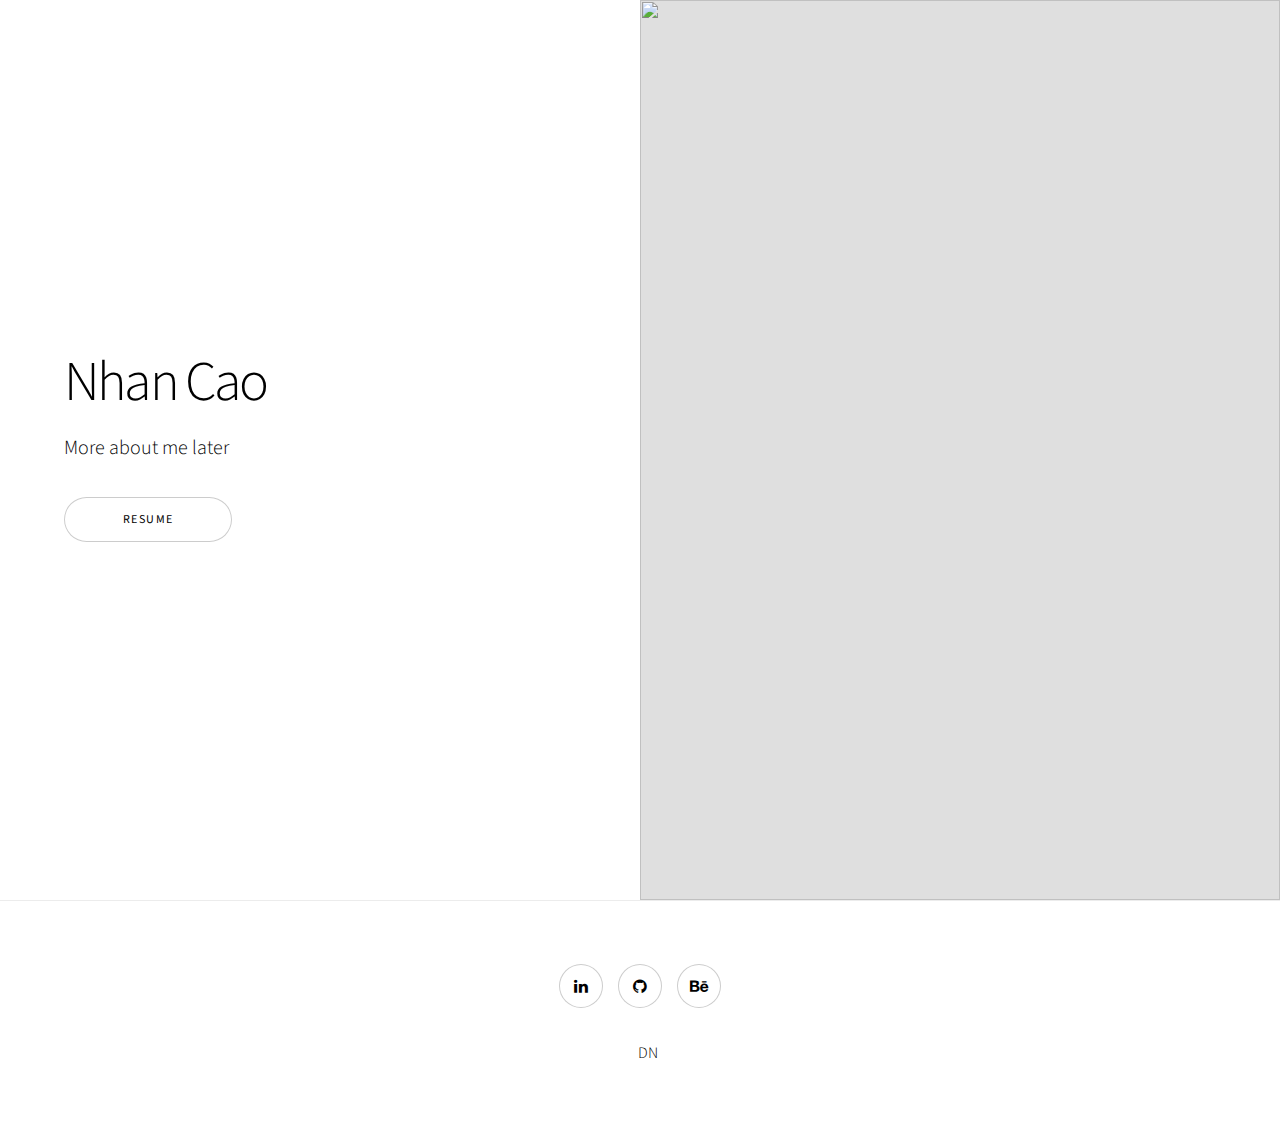
==== aboutme.html @ eec1fcb3 "Added about me" ====
<!DOCTYPE HTML>
<html>
<head>
    <title>Nhan Cao</title>
    <meta charset="utf-8" />
    <meta name="viewport" content="width=device-width, initial-scale=1, user-scalable=no" />
    <link rel="stylesheet" href="assets2/css/main.css" />
    <noscript><link rel="stylesheet" href="assets2 /css/noscript.css" /></noscript>
</head>
<body class="is-preload">

<!-- Wrapper -->
<div id="wrapper" class="divided">

    <!-- One -->
    <section class="banner style1 orient-left content-align-left image-position-right fullscreen onload-image-fade-in onload-content-fade-right">
        <div class="content">
            <h1><a href="index.html">Nhan Cao</a></h1>
            <p class="major">More about me later</p>
            <ul class="actions stacked">
                <li><a href="#first" class="button big wide smooth-scroll-middle">Resume</a></li>
            </ul>
        </div>
        <div class="image">
            <img src="images/banner.jpg" alt="" />
        </div>
    </section>

    <!-- Two -->
    <!--
    <section class="spotlight style1 orient-right content-align-left image-position-center onscroll-image-fade-in" id="first">
        <div class="content">
            <h2>Magna etiam feugiat</h2>
            <p>Lorem ipsum dolor sit amet, consectetur adipiscing elit. Morbi id ante sed ex pharetra lacinia sit amet vel massa. Donec facilisis laoreet nulla eu bibendum. Donec ut ex risus. Fusce lorem lectus, pharetra pretium massa et, hendrerit vestibulum odio lorem ipsum dolor sit amet.</p>
            <ul class="actions stacked">
                <li><a href="#" class="button">Learn More</a></li>
            </ul>
        </div>
        <div class="image">
            <img src="images/spotlight01.jpg" alt="" />
        </div>
    </section>
    -->


    <!-- Footer -->
    <footer class="wrapper style1 align-center">
        <div class="inner">
            <ul class="icons">
                <li><a href="https://www.linkedin.com/in/nhan-cao/" class="icon style2 fa-linkedin"><span class="label">LinkedIn</span></a></li>
                <li><a href="https://github.com/duynhan39" class="icon style2 fa-github"><span class="label">GitHub</span></a></li>
                <li><a href="https://www.behance.net/duynhan39" class="icon style2 fa-behance"><span class="label">Behance</span></a></li>
            </ul>
            <ul>DN</ul>
        </div>
    </footer>

</div>

<!-- Scripts -->
<script src="assets2/js/jquery.min.js"></script>
<script src="assets2/js/jquery.scrollex.min.js"></script>
<script src="assets2/js/jquery.scrolly.min.js"></script>
<script src="assets2/js/browser.min.js"></script>
<script src="assets2/js/breakpoints.min.js"></script>
<script src="assets2/js/util.js"></script>
<script src="assets2/js/main.js"></script>

</body>
</html>
---- assets2/css/main.css ----
@import url(font-awesome.min.css);
@import url("https://fonts.googleapis.com/css?family=Source+Sans+Pro:300,300i,400,400i");

/*
	Story by HTML5 UP
	html5up.net | @ajlkn
	Free for personal and commercial use under the CCA 3.0 license (html5up.net/license)
*/

html, body, div, span, applet, object,
iframe, h1, h2, h3, h4, h5, h6, p, blockquote,
pre, a, abbr, acronym, address, big, cite,
code, del, dfn, em, img, ins, kbd, q, s, samp,
small, strike, strong, sub, sup, tt, var, b,
u, i, center, dl, dt, dd, ol, ul, li, fieldset,
form, label, legend, table, caption, tbody,
tfoot, thead, tr, th, td, article, aside,
canvas, details, embed, figure, figcaption,
footer, header, hgroup, menu, nav, output, ruby,
section, summary, time, mark, audio, video {
	margin: 0;
	padding: 0;
	border: 0;
	font-size: 100%;
	font: inherit;
	vertical-align: baseline;}

article, aside, details, figcaption, figure,
footer, header, hgroup, menu, nav, section {
	display: block;}

body {
	line-height: 1;
}

ol, ul {
	list-style: none;
}

blockquote, q {
	quotes: none;
}

	blockquote:before, blockquote:after, q:before, q:after {
		content: '';
		content: none;
	}

table {
	border-collapse: collapse;
	border-spacing: 0;
}

body {
	-webkit-text-size-adjust: none;
}

mark {
	background-color: transparent;
	color: inherit;
}

input::-moz-focus-inner {
	border: 0;
	padding: 0;
}

input, select, textarea {
	-moz-appearance: none;
	-webkit-appearance: none;
	-ms-appearance: none;
	appearance: none;
}

/* Basic */

	@-ms-viewport {
		width: device-width;
	}

	body {
		-ms-overflow-style: scrollbar;
	}

	@media screen and (max-width: 480px) {

		html, body {
			min-width: 320px;
		}

	}

	html {
		box-sizing: border-box;
	}

	*, *:before, *:after {
		box-sizing: inherit;
	}

	body {
		background: #ffffff;
	}

		body.is-preload *, body.is-preload *:before, body.is-preload *:after {
			-moz-animation: none !important;
			-webkit-animation: none !important;
			-ms-animation: none !important;
			animation: none !important;
			-moz-transition: none !important;
			-webkit-transition: none !important;
			-ms-transition: none !important;
			transition: none !important;
		}

/* Type */

	html {
		font-size: 18pt;
	}

		@media screen and (max-width: 1680px) {

			html {
				font-size: 14pt;
			}

		}

		@media screen and (max-width: 1280px) {

			html {
				font-size: 12pt;
			}

		}

		@media screen and (max-width: 736px) {

			html {
				font-size: 11pt;
			}

		}

		@media screen and (max-width: 360px) {

			html {
				font-size: 10pt;
			}

		}

	body {
		background-color: #ffffff;
		color: #000000;
	}

	body, input, select, textarea {
		font-family: "Source Sans Pro", Helvetica, sans-serif;
		font-size: 1rem;
		font-weight: 300;
		line-height: 1.65;
	}

	a {
		-moz-transition: color 0.2s ease-in-out;
		-webkit-transition: color 0.2s ease-in-out;
		-ms-transition: color 0.2s ease-in-out;
		transition: color 0.2s ease-in-out;
		text-decoration: underline;
	}

		a:hover {
			text-decoration: none;
		}

	strong, b {
		font-weight: 400;
	}

	em, i {
		font-style: italic;
	}

	p {
		margin: 0 0 2rem 0;
	}

		p.major {
			font-size: 1.25rem;
		}

	h1, h2, h3, h4, h5, h6 {
		font-weight: 300;
		line-height: 1.375;
		letter-spacing: -0.05em;
		margin: 0 0 1rem 0;
	}

		h1 a, h2 a, h3 a, h4 a, h5 a, h6 a {
			color: inherit;
			text-decoration: none;
		}

	h1 {
		font-size: 3.5rem;
		line-height: 1.2;
	}

	h2 {
		font-size: 2.25rem;
	}

	h3 {
		font-size: 1.5rem;
	}

	h4 {
		font-size: 1.1rem;
	}

	h5 {
		font-size: 0.9rem;
	}

	h6 {
		font-size: 0.7rem;
	}

	sub {
		font-size: 0.8rem;
		position: relative;
		top: 0.5rem;
	}

	sup {
		font-size: 0.8rem;
		position: relative;
		top: -0.5rem;
	}

	blockquote {
		border-left: solid 4px;
		font-style: italic;
		margin: 0 0 2rem 0;
		padding: 0.5rem 0 0.5rem 2rem;
	}

	code {
		border-radius: 4px;
		font-family: "Courier New", monospace;
		font-size: 0.9em;
		margin: 0 0.25rem;
		padding: 0.25rem 0.325rem;
	}

	pre {
		-webkit-overflow-scrolling: touch;
		font-family: "Courier New", monospace;
		font-size: 0.9em;
		margin: 0 0 2rem 0;
	}

		pre code {
			display: block;
			line-height: 1.5;
			padding: 0.75rem 1rem;
			overflow-x: auto;
		}

	hr {
		border: 0;
		border-bottom: solid 1px;
		margin: 2.5rem 0;
	}

		hr.major {
			margin: 3.5rem 0;
		}

	.align-left {
		text-align: left;
	}

	.align-center {
		text-align: center;
	}

	.align-right {
		text-align: right;
	}

	@media screen and (max-width: 736px) {

		p.major {
			font-size: 1.1rem;
		}

		h1 {
			font-size: 2.5rem;
		}

		h2 {
			font-size: 2rem;
		}

		h3 {
			font-size: 1.25rem;
		}

		h4 {
			font-size: 1rem;
		}

	}

	input, select, textarea {
		color: #000000;
	}

	a {
		color: #000000;
	}

		a:hover {
			color: #47D3E5;
		}

	strong, b {
		color: #000000;
	}

	h1, h2, h3, h4, h5, h6 {
		color: #000000;
	}

	blockquote {
		border-left-color: rgba(0, 0, 0, 0.2);
	}

	code {
		background: rgba(0, 0, 0, 0.05);
		border-color: rgba(0, 0, 0, 0.2);
	}

	hr {
		border-bottom-color: rgba(0, 0, 0, 0.2);
	}

/* Row */

	.row {
		display: flex;
		flex-wrap: wrap;
		box-sizing: border-box;
		align-items: stretch;
	}

		.row > * {
			box-sizing: border-box;
		}

		.row.gtr-uniform > * > :last-child {
			margin-bottom: 0;
		}

		.row.aln-left {
			justify-content: flex-start;
		}

		.row.aln-center {
			justify-content: center;
		}

		.row.aln-right {
			justify-content: flex-end;
		}

		.row.aln-top {
			align-items: flex-start;
		}

		.row.aln-middle {
			align-items: center;
		}

		.row.aln-bottom {
			align-items: flex-end;
		}

		.row > .imp {
			order: -1;
		}

		.row > .col-1 {
			width: 8.3333333333%;
		}

		.row > .off-1 {
			margin-left: 8.3333333333%;
		}

		.row > .col-2 {
			width: 16.6666666667%;
		}

		.row > .off-2 {
			margin-left: 16.6666666667%;
		}

		.row > .col-3 {
			width: 25%;
		}

		.row > .off-3 {
			margin-left: 25%;
		}

		.row > .col-4 {
			width: 33.3333333333%;
		}

		.row > .off-4 {
			margin-left: 33.3333333333%;
		}

		.row > .col-5 {
			width: 41.6666666667%;
		}

		.row > .off-5 {
			margin-left: 41.6666666667%;
		}

		.row > .col-6 {
			width: 50%;
		}

		.row > .off-6 {
			margin-left: 50%;
		}

		.row > .col-7 {
			width: 58.3333333333%;
		}

		.row > .off-7 {
			margin-left: 58.3333333333%;
		}

		.row > .col-8 {
			width: 66.6666666667%;
		}

		.row > .off-8 {
			margin-left: 66.6666666667%;
		}

		.row > .col-9 {
			width: 75%;
		}

		.row > .off-9 {
			margin-left: 75%;
		}

		.row > .col-10 {
			width: 83.3333333333%;
		}

		.row > .off-10 {
			margin-left: 83.3333333333%;
		}

		.row > .col-11 {
			width: 91.6666666667%;
		}

		.row > .off-11 {
			margin-left: 91.6666666667%;
		}

		.row > .col-12 {
			width: 100%;
		}

		.row > .off-12 {
			margin-left: 100%;
		}

		.row.gtr-0 {
			margin-top: 0;
			margin-left: 0rem;
		}

			.row.gtr-0 > * {
				padding: 0 0 0 0rem;
			}

			.row.gtr-0.gtr-uniform {
				margin-top: 0rem;
			}

				.row.gtr-0.gtr-uniform > * {
					padding-top: 0rem;
				}

		.row.gtr-25 {
			margin-top: 0;
			margin-left: -0.5rem;
		}

			.row.gtr-25 > * {
				padding: 0 0 0 0.5rem;
			}

			.row.gtr-25.gtr-uniform {
				margin-top: -0.5rem;
			}

				.row.gtr-25.gtr-uniform > * {
					padding-top: 0.5rem;
				}

		.row.gtr-50 {
			margin-top: 0;
			margin-left: -1rem;
		}

			.row.gtr-50 > * {
				padding: 0 0 0 1rem;
			}

			.row.gtr-50.gtr-uniform {
				margin-top: -1rem;
			}

				.row.gtr-50.gtr-uniform > * {
					padding-top: 1rem;
				}

		.row {
			margin-top: 0;
			margin-left: -2rem;
		}

			.row > * {
				padding: 0 0 0 2rem;
			}

			.row.gtr-uniform {
				margin-top: -2rem;
			}

				.row.gtr-uniform > * {
					padding-top: 2rem;
				}

		.row.gtr-150 {
			margin-top: 0;
			margin-left: -3rem;
		}

			.row.gtr-150 > * {
				padding: 0 0 0 3rem;
			}

			.row.gtr-150.gtr-uniform {
				margin-top: -3rem;
			}

				.row.gtr-150.gtr-uniform > * {
					padding-top: 3rem;
				}

		.row.gtr-200 {
			margin-top: 0;
			margin-left: -4rem;
		}

			.row.gtr-200 > * {
				padding: 0 0 0 4rem;
			}

			.row.gtr-200.gtr-uniform {
				margin-top: -4rem;
			}

				.row.gtr-200.gtr-uniform > * {
					padding-top: 4rem;
				}

		@media screen and (max-width: 1680px) {

			.row {
				display: flex;
				flex-wrap: wrap;
				box-sizing: border-box;
				align-items: stretch;
			}

				.row > * {
					box-sizing: border-box;
				}

				.row.gtr-uniform > * > :last-child {
					margin-bottom: 0;
				}

				.row.aln-left {
					justify-content: flex-start;
				}

				.row.aln-center {
					justify-content: center;
				}

				.row.aln-right {
					justify-content: flex-end;
				}

				.row.aln-top {
					align-items: flex-start;
				}

				.row.aln-middle {
					align-items: center;
				}

				.row.aln-bottom {
					align-items: flex-end;
				}

				.row > .imp-xlarge {
					order: -1;
				}

				.row > .col-1-xlarge {
					width: 8.3333333333%;
				}

				.row > .off-1-xlarge {
					margin-left: 8.3333333333%;
				}

				.row > .col-2-xlarge {
					width: 16.6666666667%;
				}

				.row > .off-2-xlarge {
					margin-left: 16.6666666667%;
				}

				.row > .col-3-xlarge {
					width: 25%;
				}

				.row > .off-3-xlarge {
					margin-left: 25%;
				}

				.row > .col-4-xlarge {
					width: 33.3333333333%;
				}

				.row > .off-4-xlarge {
					margin-left: 33.3333333333%;
				}

				.row > .col-5-xlarge {
					width: 41.6666666667%;
				}

				.row > .off-5-xlarge {
					margin-left: 41.6666666667%;
				}

				.row > .col-6-xlarge {
					width: 50%;
				}

				.row > .off-6-xlarge {
					margin-left: 50%;
				}

				.row > .col-7-xlarge {
					width: 58.3333333333%;
				}

				.row > .off-7-xlarge {
					margin-left: 58.3333333333%;
				}

				.row > .col-8-xlarge {
					width: 66.6666666667%;
				}

				.row > .off-8-xlarge {
					margin-left: 66.6666666667%;
				}

				.row > .col-9-xlarge {
					width: 75%;
				}

				.row > .off-9-xlarge {
					margin-left: 75%;
				}

				.row > .col-10-xlarge {
					width: 83.3333333333%;
				}

				.row > .off-10-xlarge {
					margin-left: 83.3333333333%;
				}

				.row > .col-11-xlarge {
					width: 91.6666666667%;
				}

				.row > .off-11-xlarge {
					margin-left: 91.6666666667%;
				}

				.row > .col-12-xlarge {
					width: 100%;
				}

				.row > .off-12-xlarge {
					margin-left: 100%;
				}

				.row.gtr-0 {
					margin-top: 0;
					margin-left: 0rem;
				}

					.row.gtr-0 > * {
						padding: 0 0 0 0rem;
					}

					.row.gtr-0.gtr-uniform {
						margin-top: 0rem;
					}

						.row.gtr-0.gtr-uniform > * {
							padding-top: 0rem;
						}

				.row.gtr-25 {
					margin-top: 0;
					margin-left: -0.5rem;
				}

					.row.gtr-25 > * {
						padding: 0 0 0 0.5rem;
					}

					.row.gtr-25.gtr-uniform {
						margin-top: -0.5rem;
					}

						.row.gtr-25.gtr-uniform > * {
							padding-top: 0.5rem;
						}

				.row.gtr-50 {
					margin-top: 0;
					margin-left: -1rem;
				}

					.row.gtr-50 > * {
						padding: 0 0 0 1rem;
					}

					.row.gtr-50.gtr-uniform {
						margin-top: -1rem;
					}

						.row.gtr-50.gtr-uniform > * {
							padding-top: 1rem;
						}

				.row {
					margin-top: 0;
					margin-left: -2rem;
				}

					.row > * {
						padding: 0 0 0 2rem;
					}

					.row.gtr-uniform {
						margin-top: -2rem;
					}

						.row.gtr-uniform > * {
							padding-top: 2rem;
						}

				.row.gtr-150 {
					margin-top: 0;
					margin-left: -3rem;
				}

					.row.gtr-150 > * {
						padding: 0 0 0 3rem;
					}

					.row.gtr-150.gtr-uniform {
						margin-top: -3rem;
					}

						.row.gtr-150.gtr-uniform > * {
							padding-top: 3rem;
						}

				.row.gtr-200 {
					margin-top: 0;
					margin-left: -4rem;
				}

					.row.gtr-200 > * {
						padding: 0 0 0 4rem;
					}

					.row.gtr-200.gtr-uniform {
						margin-top: -4rem;
					}

						.row.gtr-200.gtr-uniform > * {
							padding-top: 4rem;
						}

		}

		@media screen and (max-width: 1280px) {

			.row {
				display: flex;
				flex-wrap: wrap;
				box-sizing: border-box;
				align-items: stretch;
			}

				.row > * {
					box-sizing: border-box;
				}

				.row.gtr-uniform > * > :last-child {
					margin-bottom: 0;
				}

				.row.aln-left {
					justify-content: flex-start;
				}

				.row.aln-center {
					justify-content: center;
				}

				.row.aln-right {
					justify-content: flex-end;
				}

				.row.aln-top {
					align-items: flex-start;
				}

				.row.aln-middle {
					align-items: center;
				}

				.row.aln-bottom {
					align-items: flex-end;
				}

				.row > .imp-large {
					order: -1;
				}

				.row > .col-1-large {
					width: 8.3333333333%;
				}

				.row > .off-1-large {
					margin-left: 8.3333333333%;
				}

				.row > .col-2-large {
					width: 16.6666666667%;
				}

				.row > .off-2-large {
					margin-left: 16.6666666667%;
				}

				.row > .col-3-large {
					width: 25%;
				}

				.row > .off-3-large {
					margin-left: 25%;
				}

				.row > .col-4-large {
					width: 33.3333333333%;
				}

				.row > .off-4-large {
					margin-left: 33.3333333333%;
				}

				.row > .col-5-large {
					width: 41.6666666667%;
				}

				.row > .off-5-large {
					margin-left: 41.6666666667%;
				}

				.row > .col-6-large {
					width: 50%;
				}

				.row > .off-6-large {
					margin-left: 50%;
				}

				.row > .col-7-large {
					width: 58.3333333333%;
				}

				.row > .off-7-large {
					margin-left: 58.3333333333%;
				}

				.row > .col-8-large {
					width: 66.6666666667%;
				}

				.row > .off-8-large {
					margin-left: 66.6666666667%;
				}

				.row > .col-9-large {
					width: 75%;
				}

				.row > .off-9-large {
					margin-left: 75%;
				}

				.row > .col-10-large {
					width: 83.3333333333%;
				}

				.row > .off-10-large {
					margin-left: 83.3333333333%;
				}

				.row > .col-11-large {
					width: 91.6666666667%;
				}

				.row > .off-11-large {
					margin-left: 91.6666666667%;
				}

				.row > .col-12-large {
					width: 100%;
				}

				.row > .off-12-large {
					margin-left: 100%;
				}

				.row.gtr-0 {
					margin-top: 0;
					margin-left: 0rem;
				}

					.row.gtr-0 > * {
						padding: 0 0 0 0rem;
					}

					.row.gtr-0.gtr-uniform {
						margin-top: 0rem;
					}

						.row.gtr-0.gtr-uniform > * {
							padding-top: 0rem;
						}

				.row.gtr-25 {
					margin-top: 0;
					margin-left: -0.5rem;
				}

					.row.gtr-25 > * {
						padding: 0 0 0 0.5rem;
					}

					.row.gtr-25.gtr-uniform {
						margin-top: -0.5rem;
					}

						.row.gtr-25.gtr-uniform > * {
							padding-top: 0.5rem;
						}

				.row.gtr-50 {
					margin-top: 0;
					margin-left: -1rem;
				}

					.row.gtr-50 > * {
						padding: 0 0 0 1rem;
					}

					.row.gtr-50.gtr-uniform {
						margin-top: -1rem;
					}

						.row.gtr-50.gtr-uniform > * {
							padding-top: 1rem;
						}

				.row {
					margin-top: 0;
					margin-left: -2rem;
				}

					.row > * {
						padding: 0 0 0 2rem;
					}

					.row.gtr-uniform {
						margin-top: -2rem;
					}

						.row.gtr-uniform > * {
							padding-top: 2rem;
						}

				.row.gtr-150 {
					margin-top: 0;
					margin-left: -3rem;
				}

					.row.gtr-150 > * {
						padding: 0 0 0 3rem;
					}

					.row.gtr-150.gtr-uniform {
						margin-top: -3rem;
					}

						.row.gtr-150.gtr-uniform > * {
							padding-top: 3rem;
						}

				.row.gtr-200 {
					margin-top: 0;
					margin-left: -4rem;
				}

					.row.gtr-200 > * {
						padding: 0 0 0 4rem;
					}

					.row.gtr-200.gtr-uniform {
						margin-top: -4rem;
					}

						.row.gtr-200.gtr-uniform > * {
							padding-top: 4rem;
						}

		}

		@media screen and (max-width: 980px) {

			.row {
				display: flex;
				flex-wrap: wrap;
				box-sizing: border-box;
				align-items: stretch;
			}

				.row > * {
					box-sizing: border-box;
				}

				.row.gtr-uniform > * > :last-child {
					margin-bottom: 0;
				}

				.row.aln-left {
					justify-content: flex-start;
				}

				.row.aln-center {
					justify-content: center;
				}

				.row.aln-right {
					justify-content: flex-end;
				}

				.row.aln-top {
					align-items: flex-start;
				}

				.row.aln-middle {
					align-items: center;
				}

				.row.aln-bottom {
					align-items: flex-end;
				}

				.row > .imp-medium {
					order: -1;
				}

				.row > .col-1-medium {
					width: 8.3333333333%;
				}

				.row > .off-1-medium {
					margin-left: 8.3333333333%;
				}

				.row > .col-2-medium {
					width: 16.6666666667%;
				}

				.row > .off-2-medium {
					margin-left: 16.6666666667%;
				}

				.row > .col-3-medium {
					width: 25%;
				}

				.row > .off-3-medium {
					margin-left: 25%;
				}

				.row > .col-4-medium {
					width: 33.3333333333%;
				}

				.row > .off-4-medium {
					margin-left: 33.3333333333%;
				}

				.row > .col-5-medium {
					width: 41.6666666667%;
				}

				.row > .off-5-medium {
					margin-left: 41.6666666667%;
				}

				.row > .col-6-medium {
					width: 50%;
				}

				.row > .off-6-medium {
					margin-left: 50%;
				}

				.row > .col-7-medium {
					width: 58.3333333333%;
				}

				.row > .off-7-medium {
					margin-left: 58.3333333333%;
				}

				.row > .col-8-medium {
					width: 66.6666666667%;
				}

				.row > .off-8-medium {
					margin-left: 66.6666666667%;
				}

				.row > .col-9-medium {
					width: 75%;
				}

				.row > .off-9-medium {
					margin-left: 75%;
				}

				.row > .col-10-medium {
					width: 83.3333333333%;
				}

				.row > .off-10-medium {
					margin-left: 83.3333333333%;
				}

				.row > .col-11-medium {
					width: 91.6666666667%;
				}

				.row > .off-11-medium {
					margin-left: 91.6666666667%;
				}

				.row > .col-12-medium {
					width: 100%;
				}

				.row > .off-12-medium {
					margin-left: 100%;
				}

				.row.gtr-0 {
					margin-top: 0;
					margin-left: 0rem;
				}

					.row.gtr-0 > * {
						padding: 0 0 0 0rem;
					}

					.row.gtr-0.gtr-uniform {
						margin-top: 0rem;
					}

						.row.gtr-0.gtr-uniform > * {
							padding-top: 0rem;
						}

				.row.gtr-25 {
					margin-top: 0;
					margin-left: -0.5rem;
				}

					.row.gtr-25 > * {
						padding: 0 0 0 0.5rem;
					}

					.row.gtr-25.gtr-uniform {
						margin-top: -0.5rem;
					}

						.row.gtr-25.gtr-uniform > * {
							padding-top: 0.5rem;
						}

				.row.gtr-50 {
					margin-top: 0;
					margin-left: -1rem;
				}

					.row.gtr-50 > * {
						padding: 0 0 0 1rem;
					}

					.row.gtr-50.gtr-uniform {
						margin-top: -1rem;
					}

						.row.gtr-50.gtr-uniform > * {
							padding-top: 1rem;
						}

				.row {
					margin-top: 0;
					margin-left: -2rem;
				}

					.row > * {
						padding: 0 0 0 2rem;
					}

					.row.gtr-uniform {
						margin-top: -2rem;
					}

						.row.gtr-uniform > * {
							padding-top: 2rem;
						}

				.row.gtr-150 {
					margin-top: 0;
					margin-left: -3rem;
				}

					.row.gtr-150 > * {
						padding: 0 0 0 3rem;
					}

					.row.gtr-150.gtr-uniform {
						margin-top: -3rem;
					}

						.row.gtr-150.gtr-uniform > * {
							padding-top: 3rem;
						}

				.row.gtr-200 {
					margin-top: 0;
					margin-left: -4rem;
				}

					.row.gtr-200 > * {
						padding: 0 0 0 4rem;
					}

					.row.gtr-200.gtr-uniform {
						margin-top: -4rem;
					}

						.row.gtr-200.gtr-uniform > * {
							padding-top: 4rem;
						}

		}

		@media screen and (max-width: 736px) {

			.row {
				display: flex;
				flex-wrap: wrap;
				box-sizing: border-box;
				align-items: stretch;
			}

				.row > * {
					box-sizing: border-box;
				}

				.row.gtr-uniform > * > :last-child {
					margin-bottom: 0;
				}

				.row.aln-left {
					justify-content: flex-start;
				}

				.row.aln-center {
					justify-content: center;
				}

				.row.aln-right {
					justify-content: flex-end;
				}

				.row.aln-top {
					align-items: flex-start;
				}

				.row.aln-middle {
					align-items: center;
				}

				.row.aln-bottom {
					align-items: flex-end;
				}

				.row > .imp-small {
					order: -1;
				}

				.row > .col-1-small {
					width: 8.3333333333%;
				}

				.row > .off-1-small {
					margin-left: 8.3333333333%;
				}

				.row > .col-2-small {
					width: 16.6666666667%;
				}

				.row > .off-2-small {
					margin-left: 16.6666666667%;
				}

				.row > .col-3-small {
					width: 25%;
				}

				.row > .off-3-small {
					margin-left: 25%;
				}

				.row > .col-4-small {
					width: 33.3333333333%;
				}

				.row > .off-4-small {
					margin-left: 33.3333333333%;
				}

				.row > .col-5-small {
					width: 41.6666666667%;
				}

				.row > .off-5-small {
					margin-left: 41.6666666667%;
				}

				.row > .col-6-small {
					width: 50%;
				}

				.row > .off-6-small {
					margin-left: 50%;
				}

				.row > .col-7-small {
					width: 58.3333333333%;
				}

				.row > .off-7-small {
					margin-left: 58.3333333333%;
				}

				.row > .col-8-small {
					width: 66.6666666667%;
				}

				.row > .off-8-small {
					margin-left: 66.6666666667%;
				}

				.row > .col-9-small {
					width: 75%;
				}

				.row > .off-9-small {
					margin-left: 75%;
				}

				.row > .col-10-small {
					width: 83.3333333333%;
				}

				.row > .off-10-small {
					margin-left: 83.3333333333%;
				}

				.row > .col-11-small {
					width: 91.6666666667%;
				}

				.row > .off-11-small {
					margin-left: 91.6666666667%;
				}

				.row > .col-12-small {
					width: 100%;
				}

				.row > .off-12-small {
					margin-left: 100%;
				}

				.row.gtr-0 {
					margin-top: 0;
					margin-left: 0rem;
				}

					.row.gtr-0 > * {
						padding: 0 0 0 0rem;
					}

					.row.gtr-0.gtr-uniform {
						margin-top: 0rem;
					}

						.row.gtr-0.gtr-uniform > * {
							padding-top: 0rem;
						}

				.row.gtr-25 {
					margin-top: 0;
					margin-left: -0.5rem;
				}

					.row.gtr-25 > * {
						padding: 0 0 0 0.5rem;
					}

					.row.gtr-25.gtr-uniform {
						margin-top: -0.5rem;
					}

						.row.gtr-25.gtr-uniform > * {
							padding-top: 0.5rem;
						}

				.row.gtr-50 {
					margin-top: 0;
					margin-left: -1rem;
				}

					.row.gtr-50 > * {
						padding: 0 0 0 1rem;
					}

					.row.gtr-50.gtr-uniform {
						margin-top: -1rem;
					}

						.row.gtr-50.gtr-uniform > * {
							padding-top: 1rem;
						}

				.row {
					margin-top: 0;
					margin-left: -2rem;
				}

					.row > * {
						padding: 0 0 0 2rem;
					}

					.row.gtr-uniform {
						margin-top: -2rem;
					}

						.row.gtr-uniform > * {
							padding-top: 2rem;
						}

				.row.gtr-150 {
					margin-top: 0;
					margin-left: -3rem;
				}

					.row.gtr-150 > * {
						padding: 0 0 0 3rem;
					}

					.row.gtr-150.gtr-uniform {
						margin-top: -3rem;
					}

						.row.gtr-150.gtr-uniform > * {
							padding-top: 3rem;
						}

				.row.gtr-200 {
					margin-top: 0;
					margin-left: -4rem;
				}

					.row.gtr-200 > * {
						padding: 0 0 0 4rem;
					}

					.row.gtr-200.gtr-uniform {
						margin-top: -4rem;
					}

						.row.gtr-200.gtr-uniform > * {
							padding-top: 4rem;
						}

		}

		@media screen and (max-width: 480px) {

			.row {
				display: flex;
				flex-wrap: wrap;
				box-sizing: border-box;
				align-items: stretch;
			}

				.row > * {
					box-sizing: border-box;
				}

				.row.gtr-uniform > * > :last-child {
					margin-bottom: 0;
				}

				.row.aln-left {
					justify-content: flex-start;
				}

				.row.aln-center {
					justify-content: center;
				}

				.row.aln-right {
					justify-content: flex-end;
				}

				.row.aln-top {
					align-items: flex-start;
				}

				.row.aln-middle {
					align-items: center;
				}

				.row.aln-bottom {
					align-items: flex-end;
				}

				.row > .imp-xsmall {
					order: -1;
				}

				.row > .col-1-xsmall {
					width: 8.3333333333%;
				}

				.row > .off-1-xsmall {
					margin-left: 8.3333333333%;
				}

				.row > .col-2-xsmall {
					width: 16.6666666667%;
				}

				.row > .off-2-xsmall {
					margin-left: 16.6666666667%;
				}

				.row > .col-3-xsmall {
					width: 25%;
				}

				.row > .off-3-xsmall {
					margin-left: 25%;
				}

				.row > .col-4-xsmall {
					width: 33.3333333333%;
				}

				.row > .off-4-xsmall {
					margin-left: 33.3333333333%;
				}

				.row > .col-5-xsmall {
					width: 41.6666666667%;
				}

				.row > .off-5-xsmall {
					margin-left: 41.6666666667%;
				}

				.row > .col-6-xsmall {
					width: 50%;
				}

				.row > .off-6-xsmall {
					margin-left: 50%;
				}

				.row > .col-7-xsmall {
					width: 58.3333333333%;
				}

				.row > .off-7-xsmall {
					margin-left: 58.3333333333%;
				}

				.row > .col-8-xsmall {
					width: 66.6666666667%;
				}

				.row > .off-8-xsmall {
					margin-left: 66.6666666667%;
				}

				.row > .col-9-xsmall {
					width: 75%;
				}

				.row > .off-9-xsmall {
					margin-left: 75%;
				}

				.row > .col-10-xsmall {
					width: 83.3333333333%;
				}

				.row > .off-10-xsmall {
					margin-left: 83.3333333333%;
				}

				.row > .col-11-xsmall {
					width: 91.6666666667%;
				}

				.row > .off-11-xsmall {
					margin-left: 91.6666666667%;
				}

				.row > .col-12-xsmall {
					width: 100%;
				}

				.row > .off-12-xsmall {
					margin-left: 100%;
				}

				.row.gtr-0 {
					margin-top: 0;
					margin-left: 0rem;
				}

					.row.gtr-0 > * {
						padding: 0 0 0 0rem;
					}

					.row.gtr-0.gtr-uniform {
						margin-top: 0rem;
					}

						.row.gtr-0.gtr-uniform > * {
							padding-top: 0rem;
						}

				.row.gtr-25 {
					margin-top: 0;
					margin-left: -0.5rem;
				}

					.row.gtr-25 > * {
						padding: 0 0 0 0.5rem;
					}

					.row.gtr-25.gtr-uniform {
						margin-top: -0.5rem;
					}

						.row.gtr-25.gtr-uniform > * {
							padding-top: 0.5rem;
						}

				.row.gtr-50 {
					margin-top: 0;
					margin-left: -1rem;
				}

					.row.gtr-50 > * {
						padding: 0 0 0 1rem;
					}

					.row.gtr-50.gtr-uniform {
						margin-top: -1rem;
					}

						.row.gtr-50.gtr-uniform > * {
							padding-top: 1rem;
						}

				.row {
					margin-top: 0;
					margin-left: -2rem;
				}

					.row > * {
						padding: 0 0 0 2rem;
					}

					.row.gtr-uniform {
						margin-top: -2rem;
					}

						.row.gtr-uniform > * {
							padding-top: 2rem;
						}

				.row.gtr-150 {
					margin-top: 0;
					margin-left: -3rem;
				}

					.row.gtr-150 > * {
						padding: 0 0 0 3rem;
					}

					.row.gtr-150.gtr-uniform {
						margin-top: -3rem;
					}

						.row.gtr-150.gtr-uniform > * {
							padding-top: 3rem;
						}

				.row.gtr-200 {
					margin-top: 0;
					margin-left: -4rem;
				}

					.row.gtr-200 > * {
						padding: 0 0 0 4rem;
					}

					.row.gtr-200.gtr-uniform {
						margin-top: -4rem;
					}

						.row.gtr-200.gtr-uniform > * {
							padding-top: 4rem;
						}

		}

		@media screen and (max-width: 360px) {

			.row {
				display: flex;
				flex-wrap: wrap;
				box-sizing: border-box;
				align-items: stretch;
			}

				.row > * {
					box-sizing: border-box;
				}

				.row.gtr-uniform > * > :last-child {
					margin-bottom: 0;
				}

				.row.aln-left {
					justify-content: flex-start;
				}

				.row.aln-center {
					justify-content: center;
				}

				.row.aln-right {
					justify-content: flex-end;
				}

				.row.aln-top {
					align-items: flex-start;
				}

				.row.aln-middle {
					align-items: center;
				}

				.row.aln-bottom {
					align-items: flex-end;
				}

				.row > .imp-xxsmall {
					order: -1;
				}

				.row > .col-1-xxsmall {
					width: 8.3333333333%;
				}

				.row > .off-1-xxsmall {
					margin-left: 8.3333333333%;
				}

				.row > .col-2-xxsmall {
					width: 16.6666666667%;
				}

				.row > .off-2-xxsmall {
					margin-left: 16.6666666667%;
				}

				.row > .col-3-xxsmall {
					width: 25%;
				}

				.row > .off-3-xxsmall {
					margin-left: 25%;
				}

				.row > .col-4-xxsmall {
					width: 33.3333333333%;
				}

				.row > .off-4-xxsmall {
					margin-left: 33.3333333333%;
				}

				.row > .col-5-xxsmall {
					width: 41.6666666667%;
				}

				.row > .off-5-xxsmall {
					margin-left: 41.6666666667%;
				}

				.row > .col-6-xxsmall {
					width: 50%;
				}

				.row > .off-6-xxsmall {
					margin-left: 50%;
				}

				.row > .col-7-xxsmall {
					width: 58.3333333333%;
				}

				.row > .off-7-xxsmall {
					margin-left: 58.3333333333%;
				}

				.row > .col-8-xxsmall {
					width: 66.6666666667%;
				}

				.row > .off-8-xxsmall {
					margin-left: 66.6666666667%;
				}

				.row > .col-9-xxsmall {
					width: 75%;
				}

				.row > .off-9-xxsmall {
					margin-left: 75%;
				}

				.row > .col-10-xxsmall {
					width: 83.3333333333%;
				}

				.row > .off-10-xxsmall {
					margin-left: 83.3333333333%;
				}

				.row > .col-11-xxsmall {
					width: 91.6666666667%;
				}

				.row > .off-11-xxsmall {
					margin-left: 91.6666666667%;
				}

				.row > .col-12-xxsmall {
					width: 100%;
				}

				.row > .off-12-xxsmall {
					margin-left: 100%;
				}

				.row.gtr-0 {
					margin-top: 0;
					margin-left: 0rem;
				}

					.row.gtr-0 > * {
						padding: 0 0 0 0rem;
					}

					.row.gtr-0.gtr-uniform {
						margin-top: 0rem;
					}

						.row.gtr-0.gtr-uniform > * {
							padding-top: 0rem;
						}

				.row.gtr-25 {
					margin-top: 0;
					margin-left: -0.5rem;
				}

					.row.gtr-25 > * {
						padding: 0 0 0 0.5rem;
					}

					.row.gtr-25.gtr-uniform {
						margin-top: -0.5rem;
					}

						.row.gtr-25.gtr-uniform > * {
							padding-top: 0.5rem;
						}

				.row.gtr-50 {
					margin-top: 0;
					margin-left: -1rem;
				}

					.row.gtr-50 > * {
						padding: 0 0 0 1rem;
					}

					.row.gtr-50.gtr-uniform {
						margin-top: -1rem;
					}

						.row.gtr-50.gtr-uniform > * {
							padding-top: 1rem;
						}

				.row {
					margin-top: 0;
					margin-left: -2rem;
				}

					.row > * {
						padding: 0 0 0 2rem;
					}

					.row.gtr-uniform {
						margin-top: -2rem;
					}

						.row.gtr-uniform > * {
							padding-top: 2rem;
						}

				.row.gtr-150 {
					margin-top: 0;
					margin-left: -3rem;
				}

					.row.gtr-150 > * {
						padding: 0 0 0 3rem;
					}

					.row.gtr-150.gtr-uniform {
						margin-top: -3rem;
					}

						.row.gtr-150.gtr-uniform > * {
							padding-top: 3rem;
						}

				.row.gtr-200 {
					margin-top: 0;
					margin-left: -4rem;
				}

					.row.gtr-200 > * {
						padding: 0 0 0 4rem;
					}

					.row.gtr-200.gtr-uniform {
						margin-top: -4rem;
					}

						.row.gtr-200.gtr-uniform > * {
							padding-top: 4rem;
						}

		}

/* Box */

	.box {
		border-radius: 4px;
		border: solid 1px;
		margin-bottom: 2rem;
		padding: 1.5rem;
	}

		.box > :last-child,
		.box > :last-child > :last-child,
		.box > :last-child > :last-child > :last-child {
			margin-bottom: 0;
		}

		.box.alt {
			border: 0;
			border-radius: 0;
			padding: 0;
		}

	.box {
		border-color: rgba(0, 0, 0, 0.2);
	}

/* Button */

	input[type="submit"],
	input[type="reset"],
	input[type="button"],
	button,
	.button {
		-moz-appearance: none;
		-webkit-appearance: none;
		-ms-appearance: none;
		appearance: none;
		-moz-transition: background-color 0.2s ease-in-out, box-shadow 0.2s ease-in-out, color 0.2s ease-in-out;
		-webkit-transition: background-color 0.2s ease-in-out, box-shadow 0.2s ease-in-out, color 0.2s ease-in-out;
		-ms-transition: background-color 0.2s ease-in-out, box-shadow 0.2s ease-in-out, color 0.2s ease-in-out;
		transition: background-color 0.2s ease-in-out, box-shadow 0.2s ease-in-out, color 0.2s ease-in-out;
		border: 0;
		cursor: pointer;
		display: inline-block;
		font-weight: 400;
		letter-spacing: 0.125em;
		text-align: center;
		text-decoration: none;
		text-transform: uppercase;
		white-space: nowrap;
		font-size: 0.75rem;
		max-width: 20rem;
		height: 3.75em;
		line-height: 3.75em;
		border-radius: 3.75em;
		padding: 0 2.5em;
		text-overflow: ellipsis;
		overflow: hidden;
	}

		input[type="submit"].icon:before,
		input[type="reset"].icon:before,
		input[type="button"].icon:before,
		button.icon:before,
		.button.icon:before {
			margin-right: 0.5rem;
		}

		input[type="submit"].fit,
		input[type="reset"].fit,
		input[type="button"].fit,
		button.fit,
		.button.fit {
			width: 100%;
		}

		input[type="submit"].small,
		input[type="reset"].small,
		input[type="button"].small,
		button.small,
		.button.small {
			font-size: 0.6rem;
			height: 3.325em;
			line-height: 3.325em;
			border-radius: 3.325em;
			padding: 0 2em;
		}

		input[type="submit"].large,
		input[type="reset"].large,
		input[type="button"].large,
		button.large,
		.button.large {
			font-size: 0.8rem;
			height: 4em;
			line-height: 4em;
			border-radius: 4em;
			padding: 0 3em;
		}

		input[type="submit"].wide,
		input[type="reset"].wide,
		input[type="button"].wide,
		button.wide,
		.button.wide {
			min-width: 14em;
		}

		input[type="submit"].disabled, input[type="submit"]:disabled,
		input[type="reset"].disabled,
		input[type="reset"]:disabled,
		input[type="button"].disabled,
		input[type="button"]:disabled,
		button.disabled,
		button:disabled,
		.button.disabled,
		.button:disabled {
			pointer-events: none;
			opacity: 0.25;
		}

	input[type="submit"],
	input[type="reset"],
	input[type="button"],
	button,
	.button {
		background-color: transparent;
		box-shadow: inset 0 0 0 1px rgba(0, 0, 0, 0.2);
		color: #000000 !important;
	}

		input[type="submit"]:hover,
		input[type="reset"]:hover,
		input[type="button"]:hover,
		button:hover,
		.button:hover {
			box-shadow: inset 0 0 0 1px #47D3E5;
			color: #47D3E5 !important;
		}

		input[type="submit"]:active,
		input[type="reset"]:active,
		input[type="button"]:active,
		button:active,
		.button:active {
			background-color: rgba(71, 211, 229, 0.2);
			box-shadow: inset 0 0 0 1px #47D3E5;
			color: #47D3E5 !important;
		}

		input[type="submit"].primary,
		input[type="reset"].primary,
		input[type="button"].primary,
		button.primary,
		.button.primary {
			background-color: #000000;
			box-shadow: none;
			color: #ffffff !important;
		}

			input[type="submit"].primary:hover,
			input[type="reset"].primary:hover,
			input[type="button"].primary:hover,
			button.primary:hover,
			.button.primary:hover {
				background-color: #47D3E5;
			}

			input[type="submit"].primary:active,
			input[type="reset"].primary:active,
			input[type="button"].primary:active,
			button.primary:active,
			.button.primary:active {
				background-color: #1ebdd1;
			}

/* Form */

	form {
		margin: 0 0 2rem 0;
	}

		form > :last-child {
			margin-bottom: 0;
		}

		form > .fields {
			display: -moz-flex;
			display: -webkit-flex;
			display: -ms-flex;
			display: flex;
			-moz-flex-wrap: wrap;
			-webkit-flex-wrap: wrap;
			-ms-flex-wrap: wrap;
			flex-wrap: wrap;
			width: calc(100% + 3rem);
			margin: -1.5rem 0 2rem -1.5rem;
		}

			form > .fields > .field {
				-moz-flex-grow: 0;
				-webkit-flex-grow: 0;
				-ms-flex-grow: 0;
				flex-grow: 0;
				-moz-flex-shrink: 0;
				-webkit-flex-shrink: 0;
				-ms-flex-shrink: 0;
				flex-shrink: 0;
				padding: 1.5rem 0 0 1.5rem;
				width: calc(100% - 1.5rem);
			}

				form > .fields > .field.half {
					width: calc(50% - 0.75rem);
				}

				form > .fields > .field.third {
					width: calc(100%/3 - 0.5rem);
				}

				form > .fields > .field.quarter {
					width: calc(25% - 0.375rem);
				}

		@media screen and (max-width: 480px) {

			form > .fields {
				width: calc(100% + 3rem);
				margin: -1.5rem 0 2rem -1.5rem;
			}

				form > .fields > .field {
					padding: 1.5rem 0 0 1.5rem;
					width: calc(100% - 1.5rem);
				}

					form > .fields > .field.half {
						width: calc(100% - 1.5rem);
					}

					form > .fields > .field.third {
						width: calc(100% - 1.5rem);
					}

					form > .fields > .field.quarter {
						width: calc(100% - 1.5rem);
					}

		}

	label {
		display: block;
		font-size: 0.9rem;
		font-weight: 400;
		margin: 0 0 1rem 0;
	}

	input[type="text"],
	input[type="password"],
	input[type="email"],
	input[type="tel"],
	input[type="search"],
	input[type="url"],
	select,
	textarea {
		-moz-appearance: none;
		-webkit-appearance: none;
		-ms-appearance: none;
		appearance: none;
		background-color: transparent;
		border-radius: 4px;
		border: none;
		border: solid 1px;
		color: inherit;
		display: block;
		outline: 0;
		padding: 0 0.825rem;
		text-decoration: none;
		width: 100%;
	}

		input[type="text"]:invalid,
		input[type="password"]:invalid,
		input[type="email"]:invalid,
		input[type="tel"]:invalid,
		input[type="search"]:invalid,
		input[type="url"]:invalid,
		select:invalid,
		textarea:invalid {
			box-shadow: none;
		}

	select {
		background-size: 1.25rem;
		background-repeat: no-repeat;
		background-position: calc(100% - 1rem) center;
		height: 2.75rem;
		padding-right: 2.75rem;
		text-overflow: ellipsis;
	}

		select:focus::-ms-value {
			background-color: transparent;
		}

		select::-ms-expand {
			display: none;
		}

	input[type="text"],
	input[type="password"],
	input[type="email"],
	input[type="tel"],
	input[type="search"],
	input[type="url"],
	select {
		height: 2.75rem;
	}

	textarea {
		padding: 0.75rem 1rem;
	}

	input[type="checkbox"],
	input[type="radio"] {
		-moz-appearance: none;
		-webkit-appearance: none;
		-ms-appearance: none;
		appearance: none;
		display: block;
		float: left;
		margin-right: -2rem;
		opacity: 0;
		width: 1rem;
		z-index: -1;
	}

		input[type="checkbox"] + label,
		input[type="radio"] + label {
			text-decoration: none;
			-moz-user-select: none;
			-webkit-user-select: none;
			-ms-user-select: none;
			user-select: none;
			cursor: pointer;
			display: inline-block;
			font-size: 1rem;
			font-weight: 300;
			padding-left: 2.4rem;
			padding-right: 0.75rem;
			position: relative;
			margin-bottom: 0;
		}

			input[type="checkbox"] + label:before,
			input[type="radio"] + label:before {
				-moz-osx-font-smoothing: grayscale;
				-webkit-font-smoothing: antialiased;
				font-family: FontAwesome;
				font-style: normal;
				font-weight: normal;
				text-transform: none !important;
			}

			input[type="checkbox"] + label:before,
			input[type="radio"] + label:before {
				border-radius: 4px;
				border: solid 1px;
				content: '';
				display: inline-block;
				height: 1.65rem;
				left: 0;
				line-height: 1.58125rem;
				position: absolute;
				text-align: center;
				top: 0;
				width: 1.65rem;
			}

		input[type="checkbox"]:checked + label:before,
		input[type="radio"]:checked + label:before {
			content: '\f00c';
		}

	input[type="checkbox"] + label:before {
		border-radius: 4px;
	}

	input[type="radio"] + label:before {
		border-radius: 100%;
	}

	::-webkit-input-placeholder {
		opacity: 1.0;
	}

	:-moz-placeholder {
		opacity: 1.0;
	}

	::-moz-placeholder {
		opacity: 1.0;
	}

	:-ms-input-placeholder {
		opacity: 1.0;
	}

	label {
		color: #000000;
	}

	input[type="text"],
	input[type="password"],
	input[type="email"],
	input[type="tel"],
	input[type="search"],
	input[type="url"],
	select,
	textarea {
		border-color: rgba(0, 0, 0, 0.2);
	}

		input[type="text"]:focus,
		input[type="password"]:focus,
		input[type="email"]:focus,
		input[type="tel"]:focus,
		input[type="search"]:focus,
		input[type="url"]:focus,
		select:focus,
		textarea:focus {
			border-color: #47D3E5;
			box-shadow: 0 0 0 1px #47D3E5;
		}

	select {
		background-image: url("data:image/svg+xml;charset=utf8,%3Csvg xmlns='http://www.w3.org/2000/svg' width='40' height='40' preserveAspectRatio='none' viewBox='0 0 40 40'%3E%3Cpath d='M9.4,12.3l10.4,10.4l10.4-10.4c0.2-0.2,0.5-0.4,0.9-0.4c0.3,0,0.6,0.1,0.9,0.4l3.3,3.3c0.2,0.2,0.4,0.5,0.4,0.9 c0,0.4-0.1,0.6-0.4,0.9L20.7,31.9c-0.2,0.2-0.5,0.4-0.9,0.4c-0.3,0-0.6-0.1-0.9-0.4L4.3,17.3c-0.2-0.2-0.4-0.5-0.4-0.9 c0-0.4,0.1-0.6,0.4-0.9l3.3-3.3c0.2-0.2,0.5-0.4,0.9-0.4S9.1,12.1,9.4,12.3z' fill='rgba(0, 0, 0, 0.2)' /%3E%3C/svg%3E");
	}

		select option {
			color: #000000;
			background: #ffffff;
		}

	input[type="checkbox"] + label,
	input[type="radio"] + label {
		color: #000000;
	}

		input[type="checkbox"] + label:before,
		input[type="radio"] + label:before {
			border-color: rgba(0, 0, 0, 0.2);
		}

	input[type="checkbox"]:checked + label:before,
	input[type="radio"]:checked + label:before {
		background-color: #000000;
		border-color: #000000;
		color: #ffffff;
	}

	input[type="checkbox"]:focus + label:before,
	input[type="radio"]:focus + label:before {
		border-color: #47D3E5;
		box-shadow: 0 0 0 1px #47D3E5;
	}

	::-webkit-input-placeholder {
		color: rgba(0, 0, 0, 0.75) !important;
	}

	:-moz-placeholder {
		color: rgba(0, 0, 0, 0.75) !important;
	}

	::-moz-placeholder {
		color: rgba(0, 0, 0, 0.75) !important;
	}

	:-ms-input-placeholder {
		color: rgba(0, 0, 0, 0.75) !important;
	}

/* Icon */

	.icon {
		text-decoration: none;
		border-bottom: none;
		position: relative;
		text-align: center;
	}

		.icon:before {
			-moz-osx-font-smoothing: grayscale;
			-webkit-font-smoothing: antialiased;
			font-family: FontAwesome;
			font-style: normal;
			font-weight: normal;
			text-transform: none !important;
		}

		.icon > .label {
			display: none;
		}

		.icon.style2:before {
			border-radius: 2.75em;
			display: inline-block;
			height: 2.75em;
			line-height: 2.75em;
			width: 2.75em;
		}

		.icon.major {
			display: block;
			margin: 0 0 1rem 0;
		}

			.icon.major:before {
				font-size: 1.25rem;
			}

	a.icon.style2:before {
		-moz-transition: background-color 0.2s ease-in-out, box-shadow 0.2s ease-in-out, color 0.2s ease-in-out;
		-webkit-transition: background-color 0.2s ease-in-out, box-shadow 0.2s ease-in-out, color 0.2s ease-in-out;
		-ms-transition: background-color 0.2s ease-in-out, box-shadow 0.2s ease-in-out, color 0.2s ease-in-out;
		transition: background-color 0.2s ease-in-out, box-shadow 0.2s ease-in-out, color 0.2s ease-in-out;
	}

	.icon.style2:before {
		box-shadow: inset 0 0 0 1px rgba(0, 0, 0, 0.2);
	}

	a.icon.style2:hover:before {
		box-shadow: inset 0 0 0 1px #47D3E5;
		color: #47D3E5;
	}

	a.icon.style2:active:before {
		background-color: rgba(71, 211, 229, 0.1);
		box-shadow: inset 0 0 0 1px #47D3E5;
		color: #47D3E5;
	}

/* Image */

	.image {
		border: 0;
		border-radius: 4px;
		display: inline-block;
		position: relative;
	}

		.image img {
			display: block;
			border-radius: 4px;
		}

		.image.left, .image.right {
			width: 40%;
			max-width: 10rem;
		}

			.image.left img, .image.right img {
				width: 100%;
			}

		.image.left {
			float: left;
			margin: 0 1.5rem 1rem 0;
			top: 0.25rem;
		}

		.image.right {
			float: right;
			margin: 0 0 1rem 1.5rem;
			top: 0.25rem;
		}

		.image.fit {
			display: block;
			margin: 0 0 2rem 0;
			width: 100%;
		}

			.image.fit img {
				width: 100%;
			}

		.image.main {
			display: block;
			margin: 0 0 3rem 0;
			width: 100%;
		}

			.image.main img {
				width: 100%;
			}

/* List */

	ol {
		list-style: decimal;
		margin: 0 0 2rem 0;
		padding-left: 1.25rem;
	}

		ol li {
			padding-left: 0.25rem;
		}

	ul {
		list-style: disc;
		margin: 0 0 2rem 0;
		padding-left: 1rem;
	}

		ul li {
			padding-left: 0.5rem;
		}

		ul.alt {
			list-style: none;
			padding-left: 0;
		}

			ul.alt li {
				border-top: solid 1px;
				padding: 0.5rem 0;
			}

				ul.alt li:first-child {
					border-top: 0;
					padding-top: 0;
				}

	dl {
		margin: 0 0 2rem 0;
	}

		dl dt {
			display: block;
			font-weight: 400;
			margin: 0 0 1rem 0;
		}

		dl dd {
			margin-left: 2rem;
		}

		dl.style2 dt {
			width: 25%;
			float: left;
		}

		dl.style2 dd {
			width: 70%;
			float: left;
		}

		dl.style2:after {
			content: '';
			display: block;
			clear: both;
		}

	ul.alt li {
		border-top-color: rgba(0, 0, 0, 0.2);
	}

/* Actions */

	ul.actions {
		display: -moz-flex;
		display: -webkit-flex;
		display: -ms-flex;
		display: flex;
		cursor: default;
		list-style: none;
		margin-left: -1rem;
		padding-left: 0;
	}

		ul.actions li {
			padding: 0 0 0 1rem;
			vertical-align: middle;
		}

		ul.actions.special {
			-moz-justify-content: center;
			-webkit-justify-content: center;
			-ms-justify-content: center;
			justify-content: center;
			width: 100%;
			margin-left: 0;
		}

			ul.actions.special li:first-child {
				padding-left: 0;
			}

		ul.actions.stacked {
			-moz-flex-direction: column;
			-webkit-flex-direction: column;
			-ms-flex-direction: column;
			flex-direction: column;
			margin-left: 0;
		}

			ul.actions.stacked li {
				padding: 1.3rem 0 0 0;
			}

				ul.actions.stacked li:first-child {
					padding-top: 0;
				}

		ul.actions.fit {
			width: calc(100% + 1rem);
		}

			ul.actions.fit li {
				-moz-flex-grow: 1;
				-webkit-flex-grow: 1;
				-ms-flex-grow: 1;
				flex-grow: 1;
				-moz-flex-shrink: 1;
				-webkit-flex-shrink: 1;
				-ms-flex-shrink: 1;
				flex-shrink: 1;
				width: 100%;
			}

				ul.actions.fit li > * {
					width: 100%;
				}

			ul.actions.fit.stacked {
				width: 100%;
			}

		@media screen and (max-width: 480px) {

			ul.actions:not(.fixed) {
				-moz-flex-direction: column;
				-webkit-flex-direction: column;
				-ms-flex-direction: column;
				flex-direction: column;
				margin-left: 0;
				width: 100% !important;
			}

				ul.actions:not(.fixed) li {
					-moz-flex-grow: 1;
					-webkit-flex-grow: 1;
					-ms-flex-grow: 1;
					flex-grow: 1;
					-moz-flex-shrink: 1;
					-webkit-flex-shrink: 1;
					-ms-flex-shrink: 1;
					flex-shrink: 1;
					padding: 1rem 0 0 0;
					text-align: center;
					width: 100%;
				}

					ul.actions:not(.fixed) li > * {
						width: 100%;
					}

					ul.actions:not(.fixed) li:first-child {
						padding-top: 0;
					}

					ul.actions:not(.fixed) li input[type="submit"],
					ul.actions:not(.fixed) li input[type="reset"],
					ul.actions:not(.fixed) li input[type="button"],
					ul.actions:not(.fixed) li button,
					ul.actions:not(.fixed) li .button {
						width: 100%;
					}

						ul.actions:not(.fixed) li input[type="submit"].icon:before,
						ul.actions:not(.fixed) li input[type="reset"].icon:before,
						ul.actions:not(.fixed) li input[type="button"].icon:before,
						ul.actions:not(.fixed) li button.icon:before,
						ul.actions:not(.fixed) li .button.icon:before {
							margin-left: -0.5rem;
						}

		}

/* Icons */

	ul.icons {
		cursor: default;
		list-style: none;
		padding-left: 0;
	}

		ul.icons li {
			display: inline-block;
			padding: 0 0.75rem 0 0;
		}

			ul.icons li:last-child {
				padding-right: 0;
			}

/* Section/Article */

	section.special, article.special {
		text-align: center;
	}

	header p {
		position: relative;
		margin: -0.65rem 0 1.5rem 0;
		font-style: italic;
	}

	header h1 + p {
		font-size: 1.375rem;
	}

	header h2 + p {
		font-size: 1.25rem;
	}

	header h3 + p {
		font-size: 1.1rem;
	}

	header h4 + p,
	header h5 + p,
	header h6 + p {
		font-size: 0.9rem;
	}

	header p {
		color: rgba(0, 0, 0, 0.75);
	}

/* Table */

	.table-wrapper {
		-webkit-overflow-scrolling: touch;
		margin: 0 0 2rem 0;
		overflow-x: auto;
	}

		.table-wrapper > table {
			margin-bottom: 0;
		}

	table {
		margin: 0 0 2rem 0;
		width: 100%;
	}

		table tbody tr {
			border: solid 1px;
			border-left: 0;
			border-right: 0;
		}

		table td {
			padding: 0.75rem 0.75rem;
		}

		table th {
			font-size: 0.9rem;
			font-weight: 400;
			padding: 0 0.75rem 0.75rem 0.75rem;
			text-align: left;
		}

		table thead {
			border-bottom: solid 2px;
		}

		table tfoot {
			border-top: solid 2px;
		}

		table.alt {
			border-collapse: separate;
		}

			table.alt tbody tr td {
				border: solid 1px;
				border-left-width: 0;
				border-top-width: 0;
			}

				table.alt tbody tr td:first-child {
					border-left-width: 1px;
				}

			table.alt tbody tr:first-child td {
				border-top-width: 1px;
			}

			table.alt thead {
				border-bottom: 0;
			}

			table.alt tfoot {
				border-top: 0;
			}

		table.fixed {
			table-layout: fixed;
		}

	table tbody tr {
		border-color: rgba(0, 0, 0, 0.2);
	}

		table tbody tr:nth-child(2n + 1) {
			background-color: rgba(0, 0, 0, 0.05);
		}

		table tbody tr.alt {
			background-color: rgba(0, 0, 0, 0.05) !important;
		}

	table th {
		color: #000000;
	}

	table thead {
		border-bottom-color: rgba(0, 0, 0, 0.2);
	}

	table tfoot {
		border-top-color: rgba(0, 0, 0, 0.2);
	}

	table.alt tbody tr td {
		border-color: rgba(0, 0, 0, 0.2);
	}

	table.uniform tbody tr:nth-child(2n + 1) {
		background-color: transparent;
	}

/* Banner (transitions) */

	.banner.onload-content-fade-up .content {
		-moz-transition: opacity 0.75s ease-in-out, -moz-transform 0.75s ease-in-out;
		-webkit-transition: opacity 0.75s ease-in-out, -webkit-transform 0.75s ease-in-out;
		-ms-transition: opacity 0.75s ease-in-out, -ms-transform 0.75s ease-in-out;
		transition: opacity 0.75s ease-in-out, transform 0.75s ease-in-out;
	}

	body.is-preload .banner.onload-content-fade-up .content {
		-moz-transform: translateY(1rem);
		-webkit-transform: translateY(1rem);
		-ms-transform: translateY(1rem);
		transform: translateY(1rem);
		opacity: 0;
	}

	.banner.onload-content-fade-down .content {
		-moz-transition: opacity 0.75s ease-in-out, -moz-transform 0.75s ease-in-out;
		-webkit-transition: opacity 0.75s ease-in-out, -webkit-transform 0.75s ease-in-out;
		-ms-transition: opacity 0.75s ease-in-out, -ms-transform 0.75s ease-in-out;
		transition: opacity 0.75s ease-in-out, transform 0.75s ease-in-out;
	}

	body.is-preload .banner.onload-content-fade-down .content {
		-moz-transform: translateY(-1rem);
		-webkit-transform: translateY(-1rem);
		-ms-transform: translateY(-1rem);
		transform: translateY(-1rem);
		opacity: 0;
	}

	.banner.onload-content-fade-left .content {
		-moz-transition: opacity 0.75s ease-in-out, -moz-transform 0.75s ease-in-out;
		-webkit-transition: opacity 0.75s ease-in-out, -webkit-transform 0.75s ease-in-out;
		-ms-transition: opacity 0.75s ease-in-out, -ms-transform 0.75s ease-in-out;
		transition: opacity 0.75s ease-in-out, transform 0.75s ease-in-out;
	}

	body.is-preload .banner.onload-content-fade-left .content {
		-moz-transform: translateX(1rem);
		-webkit-transform: translateX(1rem);
		-ms-transform: translateX(1rem);
		transform: translateX(1rem);
		opacity: 0;
	}

	.banner.onload-content-fade-right .content {
		-moz-transition: opacity 0.75s ease-in-out, -moz-transform 0.75s ease-in-out;
		-webkit-transition: opacity 0.75s ease-in-out, -webkit-transform 0.75s ease-in-out;
		-ms-transition: opacity 0.75s ease-in-out, -ms-transform 0.75s ease-in-out;
		transition: opacity 0.75s ease-in-out, transform 0.75s ease-in-out;
	}

	body.is-preload .banner.onload-content-fade-right .content {
		-moz-transform: translateX(-1rem);
		-webkit-transform: translateX(-1rem);
		-ms-transform: translateX(-1rem);
		transform: translateX(-1rem);
		opacity: 0;
	}

	.banner.onload-content-fade-in .content {
		-moz-transition: opacity 0.75s ease-in-out;
		-webkit-transition: opacity 0.75s ease-in-out;
		-ms-transition: opacity 0.75s ease-in-out;
		transition: opacity 0.75s ease-in-out;
	}

	body.is-preload .banner.onload-content-fade-in .content {
		opacity: 0;
	}

	.banner.onload-image-fade-up .image {
		-moz-transition: opacity 0.75s ease-in-out, -moz-transform 0.75s ease-in-out;
		-webkit-transition: opacity 0.75s ease-in-out, -webkit-transform 0.75s ease-in-out;
		-ms-transition: opacity 0.75s ease-in-out, -ms-transform 0.75s ease-in-out;
		transition: opacity 0.75s ease-in-out, transform 0.75s ease-in-out;
	}

		.banner.onload-image-fade-up .image img {
			-moz-transition: opacity 0.75s ease-in-out;
			-webkit-transition: opacity 0.75s ease-in-out;
			-ms-transition: opacity 0.75s ease-in-out;
			transition: opacity 0.75s ease-in-out;
			-moz-transition-delay: 0.5625s;
			-webkit-transition-delay: 0.5625s;
			-ms-transition-delay: 0.5625s;
			transition-delay: 0.5625s;
		}

	body.is-preload .banner.onload-image-fade-up .image {
		-moz-transform: translateY(1rem);
		-webkit-transform: translateY(1rem);
		-ms-transform: translateY(1rem);
		transform: translateY(1rem);
		opacity: 0;
	}

		body.is-preload .banner.onload-image-fade-up .image img {
			opacity: 0;
		}

	.banner.onload-image-fade-down .image {
		-moz-transition: opacity 0.75s ease-in-out, -moz-transform 0.75s ease-in-out;
		-webkit-transition: opacity 0.75s ease-in-out, -webkit-transform 0.75s ease-in-out;
		-ms-transition: opacity 0.75s ease-in-out, -ms-transform 0.75s ease-in-out;
		transition: opacity 0.75s ease-in-out, transform 0.75s ease-in-out;
	}

		.banner.onload-image-fade-down .image img {
			-moz-transition: opacity 0.75s ease-in-out;
			-webkit-transition: opacity 0.75s ease-in-out;
			-ms-transition: opacity 0.75s ease-in-out;
			transition: opacity 0.75s ease-in-out;
			-moz-transition-delay: 0.5625s;
			-webkit-transition-delay: 0.5625s;
			-ms-transition-delay: 0.5625s;
			transition-delay: 0.5625s;
		}

	body.is-preload .banner.onload-image-fade-down .image {
		-moz-transform: translateY(-1rem);
		-webkit-transform: translateY(-1rem);
		-ms-transform: translateY(-1rem);
		transform: translateY(-1rem);
		opacity: 0;
	}

		body.is-preload .banner.onload-image-fade-down .image img {
			opacity: 0;
		}

	.banner.onload-image-fade-left .image {
		-moz-transition: opacity 0.75s ease-in-out, -moz-transform 0.75s ease-in-out;
		-webkit-transition: opacity 0.75s ease-in-out, -webkit-transform 0.75s ease-in-out;
		-ms-transition: opacity 0.75s ease-in-out, -ms-transform 0.75s ease-in-out;
		transition: opacity 0.75s ease-in-out, transform 0.75s ease-in-out;
	}

		.banner.onload-image-fade-left .image img {
			-moz-transition: opacity 0.75s ease-in-out;
			-webkit-transition: opacity 0.75s ease-in-out;
			-ms-transition: opacity 0.75s ease-in-out;
			transition: opacity 0.75s ease-in-out;
			-moz-transition-delay: 0.5625s;
			-webkit-transition-delay: 0.5625s;
			-ms-transition-delay: 0.5625s;
			transition-delay: 0.5625s;
		}

	body.is-preload .banner.onload-image-fade-left .image {
		-moz-transform: translateX(1rem);
		-webkit-transform: translateX(1rem);
		-ms-transform: translateX(1rem);
		transform: translateX(1rem);
		opacity: 0;
	}

		body.is-preload .banner.onload-image-fade-left .image img {
			opacity: 0;
		}

	.banner.onload-image-fade-right .image {
		-moz-transition: opacity 0.75s ease-in-out, -moz-transform 0.75s ease-in-out;
		-webkit-transition: opacity 0.75s ease-in-out, -webkit-transform 0.75s ease-in-out;
		-ms-transition: opacity 0.75s ease-in-out, -ms-transform 0.75s ease-in-out;
		transition: opacity 0.75s ease-in-out, transform 0.75s ease-in-out;
	}

		.banner.onload-image-fade-right .image img {
			-moz-transition: opacity 0.75s ease-in-out;
			-webkit-transition: opacity 0.75s ease-in-out;
			-ms-transition: opacity 0.75s ease-in-out;
			transition: opacity 0.75s ease-in-out;
			-moz-transition-delay: 0.5625s;
			-webkit-transition-delay: 0.5625s;
			-ms-transition-delay: 0.5625s;
			transition-delay: 0.5625s;
		}

	body.is-preload .banner.onload-image-fade-right .image {
		-moz-transform: translateX(-1rem);
		-webkit-transform: translateX(-1rem);
		-ms-transform: translateX(-1rem);
		transform: translateX(-1rem);
		opacity: 0;
	}

		body.is-preload .banner.onload-image-fade-right .image img {
			opacity: 0;
		}

	.banner.onload-image-fade-in .image img {
		-moz-transition: opacity 0.75s ease-in-out;
		-webkit-transition: opacity 0.75s ease-in-out;
		-ms-transition: opacity 0.75s ease-in-out;
		transition: opacity 0.75s ease-in-out;
	}

	body.is-preload .banner.onload-image-fade-in .image img {
		opacity: 0;
	}

	.banner.onscroll-content-fade-up .content {
		-moz-transition: opacity 0.75s ease-in-out, -moz-transform 0.75s ease-in-out;
		-webkit-transition: opacity 0.75s ease-in-out, -webkit-transform 0.75s ease-in-out;
		-ms-transition: opacity 0.75s ease-in-out, -ms-transform 0.75s ease-in-out;
		transition: opacity 0.75s ease-in-out, transform 0.75s ease-in-out;
	}

	.banner.onscroll-content-fade-up.is-inactive .content {
		-moz-transform: translateY(1rem);
		-webkit-transform: translateY(1rem);
		-ms-transform: translateY(1rem);
		transform: translateY(1rem);
		opacity: 0;
	}

	.banner.onscroll-content-fade-down .content {
		-moz-transition: opacity 0.75s ease-in-out, -moz-transform 0.75s ease-in-out;
		-webkit-transition: opacity 0.75s ease-in-out, -webkit-transform 0.75s ease-in-out;
		-ms-transition: opacity 0.75s ease-in-out, -ms-transform 0.75s ease-in-out;
		transition: opacity 0.75s ease-in-out, transform 0.75s ease-in-out;
	}

	.banner.onscroll-content-fade-down.is-inactive .content {
		-moz-transform: translateY(-1rem);
		-webkit-transform: translateY(-1rem);
		-ms-transform: translateY(-1rem);
		transform: translateY(-1rem);
		opacity: 0;
	}

	.banner.onscroll-content-fade-left .content {
		-moz-transition: opacity 0.75s ease-in-out, -moz-transform 0.75s ease-in-out;
		-webkit-transition: opacity 0.75s ease-in-out, -webkit-transform 0.75s ease-in-out;
		-ms-transition: opacity 0.75s ease-in-out, -ms-transform 0.75s ease-in-out;
		transition: opacity 0.75s ease-in-out, transform 0.75s ease-in-out;
	}

	.banner.onscroll-content-fade-left.is-inactive .content {
		-moz-transform: translateX(1rem);
		-webkit-transform: translateX(1rem);
		-ms-transform: translateX(1rem);
		transform: translateX(1rem);
		opacity: 0;
	}

	.banner.onscroll-content-fade-right .content {
		-moz-transition: opacity 0.75s ease-in-out, -moz-transform 0.75s ease-in-out;
		-webkit-transition: opacity 0.75s ease-in-out, -webkit-transform 0.75s ease-in-out;
		-ms-transition: opacity 0.75s ease-in-out, -ms-transform 0.75s ease-in-out;
		transition: opacity 0.75s ease-in-out, transform 0.75s ease-in-out;
	}

	.banner.onscroll-content-fade-right.is-inactive .content {
		-moz-transform: translateX(-1rem);
		-webkit-transform: translateX(-1rem);
		-ms-transform: translateX(-1rem);
		transform: translateX(-1rem);
		opacity: 0;
	}

	.banner.onscroll-content-fade-in .content {
		-moz-transition: opacity 0.75s ease-in-out;
		-webkit-transition: opacity 0.75s ease-in-out;
		-ms-transition: opacity 0.75s ease-in-out;
		transition: opacity 0.75s ease-in-out;
	}

	.banner.onscroll-content-fade-in.is-inactive .content {
		opacity: 0;
	}

	.banner.onscroll-image-fade-up .image {
		-moz-transition: opacity 0.75s ease-in-out, -moz-transform 0.75s ease-in-out;
		-webkit-transition: opacity 0.75s ease-in-out, -webkit-transform 0.75s ease-in-out;
		-ms-transition: opacity 0.75s ease-in-out, -ms-transform 0.75s ease-in-out;
		transition: opacity 0.75s ease-in-out, transform 0.75s ease-in-out;
	}

		.banner.onscroll-image-fade-up .image img {
			-moz-transition: opacity 0.75s ease-in-out;
			-webkit-transition: opacity 0.75s ease-in-out;
			-ms-transition: opacity 0.75s ease-in-out;
			transition: opacity 0.75s ease-in-out;
			-moz-transition-delay: 0.5625s;
			-webkit-transition-delay: 0.5625s;
			-ms-transition-delay: 0.5625s;
			transition-delay: 0.5625s;
		}

	.banner.onscroll-image-fade-up.is-inactive .image {
		-moz-transform: translateY(1rem);
		-webkit-transform: translateY(1rem);
		-ms-transform: translateY(1rem);
		transform: translateY(1rem);
		opacity: 0;
	}

		.banner.onscroll-image-fade-up.is-inactive .image img {
			opacity: 0;
		}

	.banner.onscroll-image-fade-down .image {
		-moz-transition: opacity 0.75s ease-in-out, -moz-transform 0.75s ease-in-out;
		-webkit-transition: opacity 0.75s ease-in-out, -webkit-transform 0.75s ease-in-out;
		-ms-transition: opacity 0.75s ease-in-out, -ms-transform 0.75s ease-in-out;
		transition: opacity 0.75s ease-in-out, transform 0.75s ease-in-out;
	}

		.banner.onscroll-image-fade-down .image img {
			-moz-transition: opacity 0.75s ease-in-out;
			-webkit-transition: opacity 0.75s ease-in-out;
			-ms-transition: opacity 0.75s ease-in-out;
			transition: opacity 0.75s ease-in-out;
			-moz-transition-delay: 0.5625s;
			-webkit-transition-delay: 0.5625s;
			-ms-transition-delay: 0.5625s;
			transition-delay: 0.5625s;
		}

	.banner.onscroll-image-fade-down.is-inactive .image {
		-moz-transform: translateY(-1rem);
		-webkit-transform: translateY(-1rem);
		-ms-transform: translateY(-1rem);
		transform: translateY(-1rem);
		opacity: 0;
	}

		.banner.onscroll-image-fade-down.is-inactive .image img {
			opacity: 0;
		}

	.banner.onscroll-image-fade-left .image {
		-moz-transition: opacity 0.75s ease-in-out, -moz-transform 0.75s ease-in-out;
		-webkit-transition: opacity 0.75s ease-in-out, -webkit-transform 0.75s ease-in-out;
		-ms-transition: opacity 0.75s ease-in-out, -ms-transform 0.75s ease-in-out;
		transition: opacity 0.75s ease-in-out, transform 0.75s ease-in-out;
	}

		.banner.onscroll-image-fade-left .image img {
			-moz-transition: opacity 0.75s ease-in-out;
			-webkit-transition: opacity 0.75s ease-in-out;
			-ms-transition: opacity 0.75s ease-in-out;
			transition: opacity 0.75s ease-in-out;
			-moz-transition-delay: 0.5625s;
			-webkit-transition-delay: 0.5625s;
			-ms-transition-delay: 0.5625s;
			transition-delay: 0.5625s;
		}

	.banner.onscroll-image-fade-left.is-inactive .image {
		-moz-transform: translateX(1rem);
		-webkit-transform: translateX(1rem);
		-ms-transform: translateX(1rem);
		transform: translateX(1rem);
		opacity: 0;
	}

		.banner.onscroll-image-fade-left.is-inactive .image img {
			opacity: 0;
		}

	.banner.onscroll-image-fade-right .image {
		-moz-transition: opacity 0.75s ease-in-out, -moz-transform 0.75s ease-in-out;
		-webkit-transition: opacity 0.75s ease-in-out, -webkit-transform 0.75s ease-in-out;
		-ms-transition: opacity 0.75s ease-in-out, -ms-transform 0.75s ease-in-out;
		transition: opacity 0.75s ease-in-out, transform 0.75s ease-in-out;
	}

		.banner.onscroll-image-fade-right .image img {
			-moz-transition: opacity 0.75s ease-in-out;
			-webkit-transition: opacity 0.75s ease-in-out;
			-ms-transition: opacity 0.75s ease-in-out;
			transition: opacity 0.75s ease-in-out;
			-moz-transition-delay: 0.5625s;
			-webkit-transition-delay: 0.5625s;
			-ms-transition-delay: 0.5625s;
			transition-delay: 0.5625s;
		}

	.banner.onscroll-image-fade-right.is-inactive .image {
		-moz-transform: translateX(-1rem);
		-webkit-transform: translateX(-1rem);
		-ms-transform: translateX(-1rem);
		transform: translateX(-1rem);
		opacity: 0;
	}

		.banner.onscroll-image-fade-right.is-inactive .image img {
			opacity: 0;
		}

	.banner.onscroll-image-fade-in .image img {
		-moz-transition: opacity 0.75s ease-in-out;
		-webkit-transition: opacity 0.75s ease-in-out;
		-ms-transition: opacity 0.75s ease-in-out;
		transition: opacity 0.75s ease-in-out;
	}

	.banner.onscroll-image-fade-in.is-inactive .image img {
		opacity: 0;
	}

/* Banner (style1) */

	.banner.style1 {
		-moz-align-items: -moz-stretch;
		-webkit-align-items: -webkit-stretch;
		-ms-align-items: -ms-stretch;
		align-items: stretch;
		display: -moz-flex;
		display: -webkit-flex;
		display: -ms-flex;
		display: flex;
		-moz-flex-direction: row;
		-webkit-flex-direction: row;
		-ms-flex-direction: row;
		flex-direction: row;
		-moz-justify-content: -moz-flex-end;
		-webkit-justify-content: -webkit-flex-end;
		-ms-justify-content: -ms-flex-end;
		justify-content: flex-end;
		position: relative;
		text-align: left;
		overflow-x: hidden;
	}

		.banner.style1 .content {
			padding: 7rem 7rem 5rem 7rem ;
			-moz-align-self: center;
			-webkit-align-self: center;
			-ms-align-self: center;
			align-self: center;
			-moz-flex-grow: 1;
			-webkit-flex-grow: 1;
			-ms-flex-grow: 1;
			flex-grow: 1;
			-moz-flex-shrink: 1;
			-webkit-flex-shrink: 1;
			-ms-flex-shrink: 1;
			flex-shrink: 1;
			width: 50%;
			max-width: 48rem;
			margin: 0 auto;
		}

		.banner.style1 .image {
			-moz-flex-grow: 0;
			-webkit-flex-grow: 0;
			-ms-flex-grow: 0;
			flex-grow: 0;
			-moz-flex-shrink: 0;
			-webkit-flex-shrink: 0;
			-ms-flex-shrink: 0;
			flex-shrink: 0;
			border-radius: 0;
			width: 50%;
		}

			.banner.style1 .image img {
				-moz-object-fit: cover;
				-webkit-object-fit: cover;
				-ms-object-fit: cover;
				object-fit: cover;
				-moz-object-position: center;
				-webkit-object-position: center;
				-ms-object-position: center;
				object-position: center;
				display: block;
				position: absolute;
				top: 0;
				left: 0;
				width: 100%;
				height: 100%;
				border-radius: 0;
			}

		@media screen and (max-width: 1680px) {

			.banner.style1 .content {
				padding: 5rem 5rem 3rem 5rem ;
			}

		}

		@media screen and (max-width: 1280px) {

			.banner.style1 .content {
				padding: 4rem 4rem 2rem 4rem ;
			}

		}

		@media screen and (max-width: 980px) {

			.banner.style1 .content {
				padding: 3.75rem 3rem 1.75rem 3rem ;
			}

		}

		@media screen and (max-width: 736px) {

			.banner.style1 .content {
				padding: 2.5rem 2rem 0.5rem 2rem ;
			}

		}

		@media screen and (orientation: portrait) {

			.banner.style1 {
				-moz-flex-direction: column-reverse;
				-webkit-flex-direction: column-reverse;
				-ms-flex-direction: column-reverse;
				flex-direction: column-reverse;
				text-align: center;
			}

				.banner.style1 .content {
					display: -moz-flex;
					display: -webkit-flex;
					display: -ms-flex;
					display: flex;
					-moz-flex-direction: column;
					-webkit-flex-direction: column;
					-ms-flex-direction: column;
					flex-direction: column;
					-moz-justify-content: center;
					-webkit-justify-content: center;
					-ms-justify-content: center;
					justify-content: center;
					width: 100%;
					max-width: 100%;
				}

				.banner.style1 .image {
					width: 100%;
					max-width: 100%;
					height: 45vh;
				}

		}

		.banner.style1.fullscreen {
			min-height: 100vh;
		}

			@media screen and (orientation: portrait) {

				.banner.style1.fullscreen .content {
					min-height: 50vh;
				}

				.banner.style1.fullscreen .image {
					height: 50vh;
				}

			}

		.banner.style1.orient-right {
			-moz-flex-direction: row-reverse;
			-webkit-flex-direction: row-reverse;
			-ms-flex-direction: row-reverse;
			flex-direction: row-reverse;
		}

			@media screen and (orientation: portrait) {

				.banner.style1.orient-right {
					-moz-flex-direction: column-reverse;
					-webkit-flex-direction: column-reverse;
					-ms-flex-direction: column-reverse;
					flex-direction: column-reverse;
				}

			}

		.banner.style1.content-align-center {
			text-align: center;
		}

		.banner.style1.content-align-right {
			text-align: right;
		}

			@media screen and (orientation: portrait) {

				.banner.style1.content-align-right {
					text-align: center;
				}

			}

		.banner.style1.image-position-left .image img {
			-moz-object-position: left;
			-webkit-object-position: left;
			-ms-object-position: left;
			object-position: left;
		}

		.banner.style1.image-position-right .image img {
			-moz-object-position: right;
			-webkit-object-position: right;
			-ms-object-position: right;
			object-position: right;
		}

/* Banner (style2) */

	.banner.style2 {
		padding: 5.25rem 5.25rem 3.25rem 5.25rem ;
		-moz-align-items: center;
		-webkit-align-items: center;
		-ms-align-items: center;
		align-items: center;
		display: -moz-flex;
		display: -webkit-flex;
		display: -ms-flex;
		display: flex;
		-moz-justify-content: center;
		-webkit-justify-content: center;
		-ms-justify-content: center;
		justify-content: center;
		background-color: inherit;
		position: relative;
		text-align: center;
		overflow-x: hidden;
	}

		.banner.style2 .content {
			padding: 5.25rem 5.25rem 3.25rem 5.25rem ;
			position: relative;
			width: 40rem;
			max-width: 100%;
			background-color: inherit;
			border-radius: 0.5rem;
			margin-bottom: 2rem;
			z-index: 1;
		}

		.banner.style2 .image {
			-moz-flex-grow: 0;
			-webkit-flex-grow: 0;
			-ms-flex-grow: 0;
			flex-grow: 0;
			-moz-flex-shrink: 0;
			-webkit-flex-shrink: 0;
			-ms-flex-shrink: 0;
			flex-shrink: 0;
			position: absolute;
			width: 100%;
			height: 100%;
			top: 0;
			left: 0;
			border-radius: 0;
		}

			.banner.style2 .image img {
				-moz-object-fit: cover;
				-webkit-object-fit: cover;
				-ms-object-fit: cover;
				object-fit: cover;
				-moz-object-position: center;
				-webkit-object-position: center;
				-ms-object-position: center;
				object-position: center;
				display: block;
				position: absolute;
				top: 0;
				left: 0;
				width: 100%;
				height: 100%;
				border-radius: 0;
			}

		@media screen and (max-width: 1680px) {

			.banner.style2 {
				padding: 3.75rem 3.75rem 1.75rem 3.75rem ;
			}

				.banner.style2 .content {
					padding: 3.75rem 3.75rem 1.75rem 3.75rem ;
				}

		}

		@media screen and (max-width: 1280px) {

			.banner.style2 {
				padding: 4rem 3rem 2rem 3rem ;
			}

				.banner.style2 .content {
					padding: 4rem 3rem 2rem 3rem ;
				}

		}

		@media screen and (max-width: 980px) {

			.banner.style2 {
				padding: 3rem 3rem 1rem 3rem ;
			}

				.banner.style2 .content {
					padding: 3.75rem 2.25rem 1.75rem 2.25rem ;
				}

		}

		@media screen and (max-width: 736px) {

			.banner.style2 {
				padding: 2rem 2rem 0.1rem 2rem ;
			}

				.banner.style2 .content {
					padding: 2.5rem 1.5rem 0.5rem 1.5rem ;
				}

		}

		.banner.style2.fullscreen {
			min-height: 100vh;
		}

		.banner.style2.orient-left {
			-moz-justify-content: -moz-flex-start;
			-webkit-justify-content: -webkit-flex-start;
			-ms-justify-content: -ms-flex-start;
			justify-content: flex-start;
			padding-left: 0;
		}

			.banner.style2.orient-left .content {
				border-top-left-radius: 0;
				border-bottom-left-radius: 0;
			}

		.banner.style2.orient-right {
			-moz-justify-content: -moz-flex-end;
			-webkit-justify-content: -webkit-flex-end;
			-ms-justify-content: -ms-flex-end;
			justify-content: flex-end;
			padding-right: 0;
		}

			.banner.style2.orient-right .content {
				border-top-right-radius: 0;
				border-bottom-right-radius: 0;
			}

		.banner.style2.content-align-left {
			text-align: left;
		}

		.banner.style2.content-align-right {
			text-align: right;
		}

		.banner.style2.image-position-left .image img {
			-moz-object-position: left;
			-webkit-object-position: left;
			-ms-object-position: left;
			object-position: left;
		}

		.banner.style2.image-position-right .image img {
			-moz-object-position: right;
			-webkit-object-position: right;
			-ms-object-position: right;
			object-position: right;
		}

/* Banner (style3) */

	.banner.style3 {
		padding: 7rem 7rem 5rem 7rem ;
		-moz-align-items: center;
		-webkit-align-items: center;
		-ms-align-items: center;
		align-items: center;
		display: -moz-flex;
		display: -webkit-flex;
		display: -ms-flex;
		display: flex;
		-moz-flex-direction: row-reverse;
		-webkit-flex-direction: row-reverse;
		-ms-flex-direction: row-reverse;
		flex-direction: row-reverse;
		-moz-justify-content: center;
		-webkit-justify-content: center;
		-ms-justify-content: center;
		justify-content: center;
		position: relative;
		text-align: left;
		overflow-x: hidden;
	}

		.banner.style3 .content {
			width: 31.5rem;
			max-width: 100%;
		}

		.banner.style3 .image {
			-moz-flex-grow: 0;
			-webkit-flex-grow: 0;
			-ms-flex-grow: 0;
			flex-grow: 0;
			-moz-flex-shrink: 0;
			-webkit-flex-shrink: 0;
			-ms-flex-shrink: 0;
			flex-shrink: 0;
			width: 21rem;
			height: 21rem;
			border-radius: 100%;
			margin: 0 3.5rem 2rem 0;
		}

			.banner.style3 .image img {
				-moz-object-fit: cover;
				-webkit-object-fit: cover;
				-ms-object-fit: cover;
				object-fit: cover;
				-moz-object-position: center;
				-webkit-object-position: center;
				-ms-object-position: center;
				object-position: center;
				display: block;
				width: 100%;
				height: 100%;
				border-radius: 100%;
			}

		@media screen and (max-width: 1680px) {

			.banner.style3 {
				padding: 5rem 5rem 3rem 5rem ;
			}

		}

		@media screen and (max-width: 1280px) {

			.banner.style3 {
				padding: 4rem 4rem 2rem 4rem ;
			}

		}

		@media screen and (max-width: 980px) {

			.banner.style3 {
				padding: 3.75rem 3rem 1.75rem 3rem ;
			}

				.banner.style3 .image {
					width: 18.375rem;
					height: 18.375rem;
				}

		}

		@media screen and (max-width: 736px) {

			.banner.style3 {
				padding: 2.5rem 2rem 0.5rem 2rem ;
				-moz-align-items: -moz-flex-start;
				-webkit-align-items: -webkit-flex-start;
				-ms-align-items: -ms-flex-start;
				align-items: flex-start;
			}

				.banner.style3 .image {
					width: 15.75rem;
					height: 15.75rem;
					margin: 0 2rem 2rem 0;
				}

		}

		@media screen and (orientation: portrait) {

			.banner.style3 {
				-moz-align-items: center;
				-webkit-align-items: center;
				-ms-align-items: center;
				align-items: center;
				-moz-flex-direction: column-reverse;
				-webkit-flex-direction: column-reverse;
				-ms-flex-direction: column-reverse;
				flex-direction: column-reverse;
				text-align: center;
			}

				.banner.style3 .content {
					width: 34rem;
					max-width: 100%;
				}

				.banner.style3 .image {
					margin-right: 0;
				}

		}

		.banner.style3.fullscreen {
			min-height: 100vh;
		}

		.banner.style3.orient-left {
			-moz-flex-direction: row;
			-webkit-flex-direction: row;
			-ms-flex-direction: row;
			flex-direction: row;
		}

			.banner.style3.orient-left .image {
				margin: 0 0 2rem 3.5rem;
			}

			@media screen and (max-width: 736px) {

				.banner.style3.orient-left .image {
					margin: 0 0 2rem 2rem;
				}

			}

			@media screen and (orientation: portrait) {

				.banner.style3.orient-left {
					-moz-flex-direction: column-reverse;
					-webkit-flex-direction: column-reverse;
					-ms-flex-direction: column-reverse;
					flex-direction: column-reverse;
				}

					.banner.style3.orient-left .image {
						margin-left: 0;
					}

			}

		.banner.style3.content-align-center {
			text-align: center;
		}

		.banner.style3.content-align-right {
			text-align: right;
		}

		.banner.style3.image-position-left .image img {
			-moz-object-position: left;
			-webkit-object-position: left;
			-ms-object-position: left;
			object-position: left;
		}

		.banner.style3.image-position-right .image img {
			-moz-object-position: right;
			-webkit-object-position: right;
			-ms-object-position: right;
			object-position: right;
		}

/* Banner (style4) */

	.banner.style4 {
		padding: 7rem 7rem 5rem 7rem ;
		-moz-align-items: center;
		-webkit-align-items: center;
		-ms-align-items: center;
		align-items: center;
		display: -moz-flex;
		display: -webkit-flex;
		display: -ms-flex;
		display: flex;
		-moz-flex-direction: row-reverse;
		-webkit-flex-direction: row-reverse;
		-ms-flex-direction: row-reverse;
		flex-direction: row-reverse;
		-moz-justify-content: center;
		-webkit-justify-content: center;
		-ms-justify-content: center;
		justify-content: center;
		position: relative;
		text-align: left;
		overflow-x: hidden;
	}

		.banner.style4 .content {
			width: 31.5rem;
			max-width: 100%;
		}

		.banner.style4 .image {
			-moz-flex-grow: 0;
			-webkit-flex-grow: 0;
			-ms-flex-grow: 0;
			flex-grow: 0;
			-moz-flex-shrink: 0;
			-webkit-flex-shrink: 0;
			-ms-flex-shrink: 0;
			flex-shrink: 0;
			border-radius: 0;
			border: solid 1px;
			width: 13rem;
			height: 23.1111111111rem;
			margin-top: 2.5rem;
			margin-bottom: 5rem;
			margin-right: 3.5rem;
		}

			.banner.style4 .image img {
				-moz-object-fit: cover;
				-webkit-object-fit: cover;
				-ms-object-fit: cover;
				object-fit: cover;
				-moz-object-position: center;
				-webkit-object-position: center;
				-ms-object-position: center;
				object-position: center;
				display: block;
				width: 100%;
				height: 100%;
				border-radius: 0;
			}

			.banner.style4 .image:before {
				content: '';
				display: block;
				background-position: center;
				background-repeat: no-repeat;
				border: solid 1px;
				border-bottom: 0;
			}

			.banner.style4 .image:after {
				content: '';
				display: block;
				background-position: center;
				background-repeat: no-repeat;
				border: solid 1px;
				border-top: 0;
			}

			.banner.style4 .image:before {
				height: 2.5rem;
				background-size: 64px 32px;
				margin-top: -2.5rem;
				border-radius: 1rem 1rem 0 0;
			}

			.banner.style4 .image:after {
				height: 3rem;
				background-size: 64px 32px;
				margin-bottom: -3rem;
				border-radius: 0 0 1rem 1rem;
			}

		@media screen and (max-width: 1680px) {

			.banner.style4 {
				padding: 5rem 5rem 3rem 5rem ;
			}

		}

		@media screen and (max-width: 1280px) {

			.banner.style4 {
				padding: 4rem 4rem 2rem 4rem ;
			}

		}

		@media screen and (max-width: 980px) {

			.banner.style4 {
				padding: 3.75rem 3rem 1.75rem 3rem ;
			}

				.banner.style4 .image {
					width: 11.375rem;
					height: 20.2222222222rem;
					margin-top: 2.1875rem;
					margin-bottom: 4.625rem;
				}

					.banner.style4 .image:before {
						height: 2.1875rem;
						background-size: 56px 28px;
						margin-top: -2.1875rem;
						border-radius: 0.875rem 0.875rem 0 0;
					}

					.banner.style4 .image:after {
						height: 2.625rem;
						background-size: 56px 28px;
						margin-bottom: -2.625rem;
						border-radius: 0 0 0.875rem 0.875rem;
					}

		}

		@media screen and (max-width: 736px) {

			.banner.style4 {
				padding: 2.5rem 2rem 0.5rem 2rem ;
				-moz-align-items: -moz-flex-start;
				-webkit-align-items: -webkit-flex-start;
				-ms-align-items: -ms-flex-start;
				align-items: flex-start;
			}

				.banner.style4 .image {
					width: 8.125rem;
					height: 14.4444444444rem;
					margin-top: 1.5625rem;
					margin-bottom: 3.875rem;
				}

					.banner.style4 .image:before {
						height: 1.5625rem;
						background-size: 40px 20px;
						margin-top: -1.5625rem;
						border-radius: 0.625rem 0.625rem 0 0;
					}

					.banner.style4 .image:after {
						height: 1.875rem;
						background-size: 40px 20px;
						margin-bottom: -1.875rem;
						border-radius: 0 0 0.625rem 0.625rem;
					}

		}

		@media screen and (orientation: portrait) {

			.banner.style4 {
				-moz-align-items: center;
				-webkit-align-items: center;
				-ms-align-items: center;
				align-items: center;
				-moz-flex-direction: column-reverse;
				-webkit-flex-direction: column-reverse;
				-ms-flex-direction: column-reverse;
				flex-direction: column-reverse;
				text-align: center;
			}

				.banner.style4 .content {
					width: 34rem;
					max-width: 100%;
				}

				.banner.style4 .image {
					margin-right: 0;
					margin-left: 0;
				}

		}

		.banner.style4.fullscreen {
			min-height: 100vh;
		}

		.banner.style4.orient-left {
			-moz-flex-direction: row;
			-webkit-flex-direction: row;
			-ms-flex-direction: row;
			flex-direction: row;
		}

			.banner.style4.orient-left .image {
				margin-right: 0;
				margin-left: 3.5rem;
			}

			@media screen and (orientation: portrait) {

				.banner.style4.orient-left {
					-moz-flex-direction: column-reverse;
					-webkit-flex-direction: column-reverse;
					-ms-flex-direction: column-reverse;
					flex-direction: column-reverse;
				}

					.banner.style4.orient-left .image {
						margin-right: 0;
						margin-left: 0;
					}

			}

		.banner.style4.content-align-center {
			text-align: center;
		}

		.banner.style4.content-align-right {
			text-align: right;
		}

		.banner.style4.image-position-left .image img {
			-moz-object-position: left;
			-webkit-object-position: left;
			-ms-object-position: left;
			object-position: left;
		}

		.banner.style4.image-position-right .image img {
			-moz-object-position: right;
			-webkit-object-position: right;
			-ms-object-position: right;
			object-position: right;
		}

/* Banner (style5) */

	.banner.style5 {
		padding: 7rem 7rem 5rem 7rem ;
		-moz-align-items: center;
		-webkit-align-items: center;
		-ms-align-items: center;
		align-items: center;
		display: -moz-flex;
		display: -webkit-flex;
		display: -ms-flex;
		display: flex;
		-moz-justify-content: center;
		-webkit-justify-content: center;
		-ms-justify-content: center;
		justify-content: center;
		background-color: inherit;
		position: relative;
		text-align: center;
		overflow-x: hidden;
	}

		.banner.style5 .content {
			position: relative;
			width: 40rem;
			max-width: 100%;
			margin-bottom: 2rem;
			z-index: 1;
		}

		.banner.style5 .image {
			-moz-flex-grow: 0;
			-webkit-flex-grow: 0;
			-ms-flex-grow: 0;
			flex-grow: 0;
			-moz-flex-shrink: 0;
			-webkit-flex-shrink: 0;
			-ms-flex-shrink: 0;
			flex-shrink: 0;
			position: absolute;
			width: 100%;
			height: 100%;
			top: 0;
			left: 0;
			border-radius: 0;
			opacity: 0.5;
		}

			.banner.style5 .image img {
				-moz-object-fit: cover;
				-webkit-object-fit: cover;
				-ms-object-fit: cover;
				object-fit: cover;
				-moz-object-position: center;
				-webkit-object-position: center;
				-ms-object-position: center;
				object-position: center;
				display: block;
				position: absolute;
				top: 0;
				left: 0;
				width: 100%;
				height: 100%;
				border-radius: 0;
			}

		@media screen and (max-width: 1680px) {

			.banner.style5 {
				padding: 5rem 5rem 3rem 5rem ;
			}

		}

		@media screen and (max-width: 1280px) {

			.banner.style5 {
				padding: 4rem 4rem 2rem 4rem ;
			}

		}

		@media screen and (max-width: 980px) {

			.banner.style5 {
				padding: 3.75rem 3rem 1.75rem 3rem ;
			}

		}

		@media screen and (max-width: 736px) {

			.banner.style5 {
				padding: 2.5rem 2rem 0.5rem 2rem ;
			}

		}

		.banner.style5.fullscreen {
			min-height: 100vh;
		}

		.banner.style5.content-align-left {
			text-align: left;
		}

		.banner.style5.content-align-right {
			text-align: right;
		}

		.banner.style5.image-position-left .image img {
			-moz-object-position: left;
			-webkit-object-position: left;
			-ms-object-position: left;
			object-position: left;
		}

		.banner.style5.image-position-right .image img {
			-moz-object-position: right;
			-webkit-object-position: right;
			-ms-object-position: right;
			object-position: right;
		}

	.banner .image {
		background-color: rgba(0, 0, 0, 0.125);
	}

	.banner.invert .image {
		background-color: rgba(255, 255, 255, 0.125);
	}

	.banner.style4 .image {
		border-color: rgba(0, 0, 0, 0.2);
		background-color: rgba(0, 0, 0, 0.2);
		border-width: 0;
	}

		.banner.style4 .image:before {
			background-image: url("data:image/svg+xml;charset=utf8,%3Csvg xmlns='http://www.w3.org/2000/svg' xmlns:xlink='http://www.w3.org/1999/xlink' width='64px' height='32px' viewBox='0 0 64 32' zoomAndPan='disable'%3E%3Cstyle%3Erect %7Bfill: transparent%3B stroke: rgba(0, 0, 0, 0.2)%3B stroke-width: 1px%3B %7D%3C/style%3E%3Crect rx='4' ry='4' x='11' y='12' width='42' height='8' vector-effect='non-scaling-stroke' /%3E%3C/svg%3E");
			border-color: rgba(0, 0, 0, 0.2);
			width: 100%;
		}

		.banner.style4 .image:after {
			background-image: url("data:image/svg+xml;charset=utf8,%3Csvg xmlns='http://www.w3.org/2000/svg' xmlns:xlink='http://www.w3.org/1999/xlink' width='64px' height='32px' viewBox='0 0 64 32' zoomAndPan='disable'%3E%3Cstyle%3Ecircle %7Bfill: transparent%3B stroke: rgba(0, 0, 0, 0.2)%3B stroke-width: 1px%3B %7D%3C/style%3E%3Ccircle cx='32' cy='16' r='14' vector-effect='non-scaling-stroke' /%3E%3C/svg%3E");
			border-color: rgba(0, 0, 0, 0.2);
			width: 100%;
		}

	.banner.style4.android .image:after {
		background-image: url("data:image/svg+xml;charset=utf8,%3Csvg xmlns='http://www.w3.org/2000/svg' xmlns:xlink='http://www.w3.org/1999/xlink' width='64px' height='32px' viewBox='0 0 64 32' zoomAndPan='disable'%3E%3Cstyle%3Erect %7Bfill: transparent%3B stroke: rgba(0, 0, 0, 0.2)%3B stroke-width: 1px%3B %7D%3C/style%3E%3Crect rx='4' ry='4' x='6' y='4' width='52' height='24' vector-effect='non-scaling-stroke' /%3E%3C/svg%3E");
	}

	.banner.style4.invert .image {
		border-color: white;
		background-color: white;
		border-width: 1px;
	}

		.banner.style4.invert .image:before {
			background-image: url("data:image/svg+xml;charset=utf8,%3Csvg xmlns='http://www.w3.org/2000/svg' xmlns:xlink='http://www.w3.org/1999/xlink' width='64px' height='32px' viewBox='0 0 64 32' zoomAndPan='disable'%3E%3Cstyle%3Erect %7Bfill: transparent%3B stroke: white%3B stroke-width: 1px%3B %7D%3C/style%3E%3Crect rx='4' ry='4' x='11' y='12' width='42' height='8' vector-effect='non-scaling-stroke' /%3E%3C/svg%3E");
			border-color: white;
			width: calc(100% + 2px);
			margin-left: -1px;
		}

		.banner.style4.invert .image:after {
			background-image: url("data:image/svg+xml;charset=utf8,%3Csvg xmlns='http://www.w3.org/2000/svg' xmlns:xlink='http://www.w3.org/1999/xlink' width='64px' height='32px' viewBox='0 0 64 32' zoomAndPan='disable'%3E%3Cstyle%3Ecircle %7Bfill: transparent%3B stroke: white%3B stroke-width: 1px%3B %7D%3C/style%3E%3Ccircle cx='32' cy='16' r='14' vector-effect='non-scaling-stroke' /%3E%3C/svg%3E");
			border-color: white;
			width: calc(100% + 2px);
			margin-left: -1px;
		}

	.banner.style4.invert.android .image:after {
		background-image: url("data:image/svg+xml;charset=utf8,%3Csvg xmlns='http://www.w3.org/2000/svg' xmlns:xlink='http://www.w3.org/1999/xlink' width='64px' height='32px' viewBox='0 0 64 32' zoomAndPan='disable'%3E%3Cstyle%3Erect %7Bfill: transparent%3B stroke: white%3B stroke-width: 1px%3B %7D%3C/style%3E%3Crect rx='4' ry='4' x='6' y='4' width='52' height='24' vector-effect='non-scaling-stroke' /%3E%3C/svg%3E");
	}

/* Spotlight (transitions) */

	.spotlight.onload-content-fade-up .content {
		-moz-transition: opacity 0.75s ease-in-out, -moz-transform 0.75s ease-in-out;
		-webkit-transition: opacity 0.75s ease-in-out, -webkit-transform 0.75s ease-in-out;
		-ms-transition: opacity 0.75s ease-in-out, -ms-transform 0.75s ease-in-out;
		transition: opacity 0.75s ease-in-out, transform 0.75s ease-in-out;
	}

	body.is-preload .spotlight.onload-content-fade-up .content {
		-moz-transform: translateY(1rem);
		-webkit-transform: translateY(1rem);
		-ms-transform: translateY(1rem);
		transform: translateY(1rem);
		opacity: 0;
	}

	.spotlight.onload-content-fade-down .content {
		-moz-transition: opacity 0.75s ease-in-out, -moz-transform 0.75s ease-in-out;
		-webkit-transition: opacity 0.75s ease-in-out, -webkit-transform 0.75s ease-in-out;
		-ms-transition: opacity 0.75s ease-in-out, -ms-transform 0.75s ease-in-out;
		transition: opacity 0.75s ease-in-out, transform 0.75s ease-in-out;
	}

	body.is-preload .spotlight.onload-content-fade-down .content {
		-moz-transform: translateY(-1rem);
		-webkit-transform: translateY(-1rem);
		-ms-transform: translateY(-1rem);
		transform: translateY(-1rem);
		opacity: 0;
	}

	.spotlight.onload-content-fade-left .content {
		-moz-transition: opacity 0.75s ease-in-out, -moz-transform 0.75s ease-in-out;
		-webkit-transition: opacity 0.75s ease-in-out, -webkit-transform 0.75s ease-in-out;
		-ms-transition: opacity 0.75s ease-in-out, -ms-transform 0.75s ease-in-out;
		transition: opacity 0.75s ease-in-out, transform 0.75s ease-in-out;
	}

	body.is-preload .spotlight.onload-content-fade-left .content {
		-moz-transform: translateX(1rem);
		-webkit-transform: translateX(1rem);
		-ms-transform: translateX(1rem);
		transform: translateX(1rem);
		opacity: 0;
	}

	.spotlight.onload-content-fade-right .content {
		-moz-transition: opacity 0.75s ease-in-out, -moz-transform 0.75s ease-in-out;
		-webkit-transition: opacity 0.75s ease-in-out, -webkit-transform 0.75s ease-in-out;
		-ms-transition: opacity 0.75s ease-in-out, -ms-transform 0.75s ease-in-out;
		transition: opacity 0.75s ease-in-out, transform 0.75s ease-in-out;
	}

	body.is-preload .spotlight.onload-content-fade-right .content {
		-moz-transform: translateX(-1rem);
		-webkit-transform: translateX(-1rem);
		-ms-transform: translateX(-1rem);
		transform: translateX(-1rem);
		opacity: 0;
	}

	.spotlight.onload-content-fade-in .content {
		-moz-transition: opacity 0.75s ease-in-out;
		-webkit-transition: opacity 0.75s ease-in-out;
		-ms-transition: opacity 0.75s ease-in-out;
		transition: opacity 0.75s ease-in-out;
	}

	body.is-preload .spotlight.onload-content-fade-in .content {
		opacity: 0;
	}

	.spotlight.onload-image-fade-up .image {
		-moz-transition: opacity 0.75s ease-in-out, -moz-transform 0.75s ease-in-out;
		-webkit-transition: opacity 0.75s ease-in-out, -webkit-transform 0.75s ease-in-out;
		-ms-transition: opacity 0.75s ease-in-out, -ms-transform 0.75s ease-in-out;
		transition: opacity 0.75s ease-in-out, transform 0.75s ease-in-out;
	}

		.spotlight.onload-image-fade-up .image img {
			-moz-transition: opacity 0.75s ease-in-out;
			-webkit-transition: opacity 0.75s ease-in-out;
			-ms-transition: opacity 0.75s ease-in-out;
			transition: opacity 0.75s ease-in-out;
			-moz-transition-delay: 0.5625s;
			-webkit-transition-delay: 0.5625s;
			-ms-transition-delay: 0.5625s;
			transition-delay: 0.5625s;
		}

	body.is-preload .spotlight.onload-image-fade-up .image {
		-moz-transform: translateY(1rem);
		-webkit-transform: translateY(1rem);
		-ms-transform: translateY(1rem);
		transform: translateY(1rem);
		opacity: 0;
	}

		body.is-preload .spotlight.onload-image-fade-up .image img {
			opacity: 0;
		}

	.spotlight.onload-image-fade-down .image {
		-moz-transition: opacity 0.75s ease-in-out, -moz-transform 0.75s ease-in-out;
		-webkit-transition: opacity 0.75s ease-in-out, -webkit-transform 0.75s ease-in-out;
		-ms-transition: opacity 0.75s ease-in-out, -ms-transform 0.75s ease-in-out;
		transition: opacity 0.75s ease-in-out, transform 0.75s ease-in-out;
	}

		.spotlight.onload-image-fade-down .image img {
			-moz-transition: opacity 0.75s ease-in-out;
			-webkit-transition: opacity 0.75s ease-in-out;
			-ms-transition: opacity 0.75s ease-in-out;
			transition: opacity 0.75s ease-in-out;
			-moz-transition-delay: 0.5625s;
			-webkit-transition-delay: 0.5625s;
			-ms-transition-delay: 0.5625s;
			transition-delay: 0.5625s;
		}

	body.is-preload .spotlight.onload-image-fade-down .image {
		-moz-transform: translateY(-1rem);
		-webkit-transform: translateY(-1rem);
		-ms-transform: translateY(-1rem);
		transform: translateY(-1rem);
		opacity: 0;
	}

		body.is-preload .spotlight.onload-image-fade-down .image img {
			opacity: 0;
		}

	.spotlight.onload-image-fade-left .image {
		-moz-transition: opacity 0.75s ease-in-out, -moz-transform 0.75s ease-in-out;
		-webkit-transition: opacity 0.75s ease-in-out, -webkit-transform 0.75s ease-in-out;
		-ms-transition: opacity 0.75s ease-in-out, -ms-transform 0.75s ease-in-out;
		transition: opacity 0.75s ease-in-out, transform 0.75s ease-in-out;
	}

		.spotlight.onload-image-fade-left .image img {
			-moz-transition: opacity 0.75s ease-in-out;
			-webkit-transition: opacity 0.75s ease-in-out;
			-ms-transition: opacity 0.75s ease-in-out;
			transition: opacity 0.75s ease-in-out;
			-moz-transition-delay: 0.5625s;
			-webkit-transition-delay: 0.5625s;
			-ms-transition-delay: 0.5625s;
			transition-delay: 0.5625s;
		}

	body.is-preload .spotlight.onload-image-fade-left .image {
		-moz-transform: translateX(1rem);
		-webkit-transform: translateX(1rem);
		-ms-transform: translateX(1rem);
		transform: translateX(1rem);
		opacity: 0;
	}

		body.is-preload .spotlight.onload-image-fade-left .image img {
			opacity: 0;
		}

	.spotlight.onload-image-fade-right .image {
		-moz-transition: opacity 0.75s ease-in-out, -moz-transform 0.75s ease-in-out;
		-webkit-transition: opacity 0.75s ease-in-out, -webkit-transform 0.75s ease-in-out;
		-ms-transition: opacity 0.75s ease-in-out, -ms-transform 0.75s ease-in-out;
		transition: opacity 0.75s ease-in-out, transform 0.75s ease-in-out;
	}

		.spotlight.onload-image-fade-right .image img {
			-moz-transition: opacity 0.75s ease-in-out;
			-webkit-transition: opacity 0.75s ease-in-out;
			-ms-transition: opacity 0.75s ease-in-out;
			transition: opacity 0.75s ease-in-out;
			-moz-transition-delay: 0.5625s;
			-webkit-transition-delay: 0.5625s;
			-ms-transition-delay: 0.5625s;
			transition-delay: 0.5625s;
		}

	body.is-preload .spotlight.onload-image-fade-right .image {
		-moz-transform: translateX(-1rem);
		-webkit-transform: translateX(-1rem);
		-ms-transform: translateX(-1rem);
		transform: translateX(-1rem);
		opacity: 0;
	}

		body.is-preload .spotlight.onload-image-fade-right .image img {
			opacity: 0;
		}

	.spotlight.onload-image-fade-in .image img {
		-moz-transition: opacity 0.75s ease-in-out;
		-webkit-transition: opacity 0.75s ease-in-out;
		-ms-transition: opacity 0.75s ease-in-out;
		transition: opacity 0.75s ease-in-out;
	}

	body.is-preload .spotlight.onload-image-fade-in .image img {
		opacity: 0;
	}

	.spotlight.onscroll-content-fade-up .content {
		-moz-transition: opacity 0.75s ease-in-out, -moz-transform 0.75s ease-in-out;
		-webkit-transition: opacity 0.75s ease-in-out, -webkit-transform 0.75s ease-in-out;
		-ms-transition: opacity 0.75s ease-in-out, -ms-transform 0.75s ease-in-out;
		transition: opacity 0.75s ease-in-out, transform 0.75s ease-in-out;
	}

	.spotlight.onscroll-content-fade-up.is-inactive .content {
		-moz-transform: translateY(1rem);
		-webkit-transform: translateY(1rem);
		-ms-transform: translateY(1rem);
		transform: translateY(1rem);
		opacity: 0;
	}

	.spotlight.onscroll-content-fade-down .content {
		-moz-transition: opacity 0.75s ease-in-out, -moz-transform 0.75s ease-in-out;
		-webkit-transition: opacity 0.75s ease-in-out, -webkit-transform 0.75s ease-in-out;
		-ms-transition: opacity 0.75s ease-in-out, -ms-transform 0.75s ease-in-out;
		transition: opacity 0.75s ease-in-out, transform 0.75s ease-in-out;
	}

	.spotlight.onscroll-content-fade-down.is-inactive .content {
		-moz-transform: translateY(-1rem);
		-webkit-transform: translateY(-1rem);
		-ms-transform: translateY(-1rem);
		transform: translateY(-1rem);
		opacity: 0;
	}

	.spotlight.onscroll-content-fade-left .content {
		-moz-transition: opacity 0.75s ease-in-out, -moz-transform 0.75s ease-in-out;
		-webkit-transition: opacity 0.75s ease-in-out, -webkit-transform 0.75s ease-in-out;
		-ms-transition: opacity 0.75s ease-in-out, -ms-transform 0.75s ease-in-out;
		transition: opacity 0.75s ease-in-out, transform 0.75s ease-in-out;
	}

	.spotlight.onscroll-content-fade-left.is-inactive .content {
		-moz-transform: translateX(1rem);
		-webkit-transform: translateX(1rem);
		-ms-transform: translateX(1rem);
		transform: translateX(1rem);
		opacity: 0;
	}

	.spotlight.onscroll-content-fade-right .content {
		-moz-transition: opacity 0.75s ease-in-out, -moz-transform 0.75s ease-in-out;
		-webkit-transition: opacity 0.75s ease-in-out, -webkit-transform 0.75s ease-in-out;
		-ms-transition: opacity 0.75s ease-in-out, -ms-transform 0.75s ease-in-out;
		transition: opacity 0.75s ease-in-out, transform 0.75s ease-in-out;
	}

	.spotlight.onscroll-content-fade-right.is-inactive .content {
		-moz-transform: translateX(-1rem);
		-webkit-transform: translateX(-1rem);
		-ms-transform: translateX(-1rem);
		transform: translateX(-1rem);
		opacity: 0;
	}

	.spotlight.onscroll-content-fade-in .content {
		-moz-transition: opacity 0.75s ease-in-out;
		-webkit-transition: opacity 0.75s ease-in-out;
		-ms-transition: opacity 0.75s ease-in-out;
		transition: opacity 0.75s ease-in-out;
	}

	.spotlight.onscroll-content-fade-in.is-inactive .content {
		opacity: 0;
	}

	.spotlight.onscroll-image-fade-up .image {
		-moz-transition: opacity 0.75s ease-in-out, -moz-transform 0.75s ease-in-out;
		-webkit-transition: opacity 0.75s ease-in-out, -webkit-transform 0.75s ease-in-out;
		-ms-transition: opacity 0.75s ease-in-out, -ms-transform 0.75s ease-in-out;
		transition: opacity 0.75s ease-in-out, transform 0.75s ease-in-out;
	}

		.spotlight.onscroll-image-fade-up .image img {
			-moz-transition: opacity 0.75s ease-in-out;
			-webkit-transition: opacity 0.75s ease-in-out;
			-ms-transition: opacity 0.75s ease-in-out;
			transition: opacity 0.75s ease-in-out;
			-moz-transition-delay: 0.5625s;
			-webkit-transition-delay: 0.5625s;
			-ms-transition-delay: 0.5625s;
			transition-delay: 0.5625s;
		}

	.spotlight.onscroll-image-fade-up.is-inactive .image {
		-moz-transform: translateY(1rem);
		-webkit-transform: translateY(1rem);
		-ms-transform: translateY(1rem);
		transform: translateY(1rem);
		opacity: 0;
	}

		.spotlight.onscroll-image-fade-up.is-inactive .image img {
			opacity: 0;
		}

	.spotlight.onscroll-image-fade-down .image {
		-moz-transition: opacity 0.75s ease-in-out, -moz-transform 0.75s ease-in-out;
		-webkit-transition: opacity 0.75s ease-in-out, -webkit-transform 0.75s ease-in-out;
		-ms-transition: opacity 0.75s ease-in-out, -ms-transform 0.75s ease-in-out;
		transition: opacity 0.75s ease-in-out, transform 0.75s ease-in-out;
	}

		.spotlight.onscroll-image-fade-down .image img {
			-moz-transition: opacity 0.75s ease-in-out;
			-webkit-transition: opacity 0.75s ease-in-out;
			-ms-transition: opacity 0.75s ease-in-out;
			transition: opacity 0.75s ease-in-out;
			-moz-transition-delay: 0.5625s;
			-webkit-transition-delay: 0.5625s;
			-ms-transition-delay: 0.5625s;
			transition-delay: 0.5625s;
		}

	.spotlight.onscroll-image-fade-down.is-inactive .image {
		-moz-transform: translateY(-1rem);
		-webkit-transform: translateY(-1rem);
		-ms-transform: translateY(-1rem);
		transform: translateY(-1rem);
		opacity: 0;
	}

		.spotlight.onscroll-image-fade-down.is-inactive .image img {
			opacity: 0;
		}

	.spotlight.onscroll-image-fade-left .image {
		-moz-transition: opacity 0.75s ease-in-out, -moz-transform 0.75s ease-in-out;
		-webkit-transition: opacity 0.75s ease-in-out, -webkit-transform 0.75s ease-in-out;
		-ms-transition: opacity 0.75s ease-in-out, -ms-transform 0.75s ease-in-out;
		transition: opacity 0.75s ease-in-out, transform 0.75s ease-in-out;
	}

		.spotlight.onscroll-image-fade-left .image img {
			-moz-transition: opacity 0.75s ease-in-out;
			-webkit-transition: opacity 0.75s ease-in-out;
			-ms-transition: opacity 0.75s ease-in-out;
			transition: opacity 0.75s ease-in-out;
			-moz-transition-delay: 0.5625s;
			-webkit-transition-delay: 0.5625s;
			-ms-transition-delay: 0.5625s;
			transition-delay: 0.5625s;
		}

	.spotlight.onscroll-image-fade-left.is-inactive .image {
		-moz-transform: translateX(1rem);
		-webkit-transform: translateX(1rem);
		-ms-transform: translateX(1rem);
		transform: translateX(1rem);
		opacity: 0;
	}

		.spotlight.onscroll-image-fade-left.is-inactive .image img {
			opacity: 0;
		}

	.spotlight.onscroll-image-fade-right .image {
		-moz-transition: opacity 0.75s ease-in-out, -moz-transform 0.75s ease-in-out;
		-webkit-transition: opacity 0.75s ease-in-out, -webkit-transform 0.75s ease-in-out;
		-ms-transition: opacity 0.75s ease-in-out, -ms-transform 0.75s ease-in-out;
		transition: opacity 0.75s ease-in-out, transform 0.75s ease-in-out;
	}

		.spotlight.onscroll-image-fade-right .image img {
			-moz-transition: opacity 0.75s ease-in-out;
			-webkit-transition: opacity 0.75s ease-in-out;
			-ms-transition: opacity 0.75s ease-in-out;
			transition: opacity 0.75s ease-in-out;
			-moz-transition-delay: 0.5625s;
			-webkit-transition-delay: 0.5625s;
			-ms-transition-delay: 0.5625s;
			transition-delay: 0.5625s;
		}

	.spotlight.onscroll-image-fade-right.is-inactive .image {
		-moz-transform: translateX(-1rem);
		-webkit-transform: translateX(-1rem);
		-ms-transform: translateX(-1rem);
		transform: translateX(-1rem);
		opacity: 0;
	}

		.spotlight.onscroll-image-fade-right.is-inactive .image img {
			opacity: 0;
		}

	.spotlight.onscroll-image-fade-in .image img {
		-moz-transition: opacity 0.75s ease-in-out;
		-webkit-transition: opacity 0.75s ease-in-out;
		-ms-transition: opacity 0.75s ease-in-out;
		transition: opacity 0.75s ease-in-out;
	}

	.spotlight.onscroll-image-fade-in.is-inactive .image img {
		opacity: 0;
	}

/* Spotlight (style1) */

	.spotlight.style1 {
		-moz-align-items: -moz-stretch;
		-webkit-align-items: -webkit-stretch;
		-ms-align-items: -ms-stretch;
		align-items: stretch;
		display: -moz-flex;
		display: -webkit-flex;
		display: -ms-flex;
		display: flex;
		-moz-flex-direction: row;
		-webkit-flex-direction: row;
		-ms-flex-direction: row;
		flex-direction: row;
		-moz-justify-content: -moz-flex-end;
		-webkit-justify-content: -webkit-flex-end;
		-ms-justify-content: -ms-flex-end;
		justify-content: flex-end;
		position: relative;
		overflow-x: hidden;
		text-align: left;
	}

		.spotlight.style1 .content {
			padding: 7rem 7rem 5rem 7rem ;
			-moz-align-self: center;
			-webkit-align-self: center;
			-ms-align-self: center;
			align-self: center;
			-moz-flex-grow: 1;
			-webkit-flex-grow: 1;
			-ms-flex-grow: 1;
			flex-grow: 1;
			-moz-flex-shrink: 1;
			-webkit-flex-shrink: 1;
			-ms-flex-shrink: 1;
			flex-shrink: 1;
			width: 65%;
			max-width: 64rem;
			margin: 0 auto;
		}

		.spotlight.style1 .image {
			-moz-flex-grow: 0;
			-webkit-flex-grow: 0;
			-ms-flex-grow: 0;
			flex-grow: 0;
			-moz-flex-shrink: 0;
			-webkit-flex-shrink: 0;
			-ms-flex-shrink: 0;
			flex-shrink: 0;
			width: 35%;
			min-width: 25rem;
			border-radius: 0;
		}

			.spotlight.style1 .image img {
				-moz-object-fit: cover;
				-webkit-object-fit: cover;
				-ms-object-fit: cover;
				object-fit: cover;
				-moz-object-position: center;
				-webkit-object-position: center;
				-ms-object-position: center;
				object-position: center;
				display: block;
				position: absolute;
				top: 0;
				left: 0;
				width: 100%;
				height: 100%;
				border-radius: 0;
			}

		@media screen and (max-width: 1680px) {

			.spotlight.style1 .content {
				padding: 5rem 5rem 3rem 5rem ;
			}

		}

		@media screen and (max-width: 1280px) {

			.spotlight.style1 .content {
				padding: 4rem 4rem 2rem 4rem ;
			}

		}

		@media screen and (max-width: 980px) {

			.spotlight.style1 .content {
				padding: 3.75rem 3rem 1.75rem 3rem ;
				width: 50%;
				min-width: 0;
			}

			.spotlight.style1 .image {
				width: 50%;
				min-width: 0;
			}

		}

		@media screen and (max-width: 736px) {

			.spotlight.style1 .content {
				padding: 2.5rem 2rem 0.5rem 2rem ;
			}

		}

	@media screen and (max-width: 736px) and (orientation: portrait) {

		.spotlight.style1 {
			-moz-flex-direction: column-reverse;
			-webkit-flex-direction: column-reverse;
			-ms-flex-direction: column-reverse;
			flex-direction: column-reverse;
			text-align: center !important;
		}

			.spotlight.style1 .content {
				width: 100%;
			}

			.spotlight.style1 .image {
				width: 100%;
			}

				.spotlight.style1 .image img {
					position: relative;
				}

	}

		.spotlight.style1.orient-right {
			-moz-flex-direction: row-reverse;
			-webkit-flex-direction: row-reverse;
			-ms-flex-direction: row-reverse;
			flex-direction: row-reverse;
		}

	@media screen and (max-width: 736px) and (orientation: portrait) {

		.spotlight.style1.orient-right {
			-moz-flex-direction: column-reverse;
			-webkit-flex-direction: column-reverse;
			-ms-flex-direction: column-reverse;
			flex-direction: column-reverse;
		}

	}

		.spotlight.style1.content-align-center {
			text-align: center;
		}

		.spotlight.style1.content-align-right {
			text-align: right;
		}

		.spotlight.style1.image-position-left .image img {
			-moz-object-position: left;
			-webkit-object-position: left;
			-ms-object-position: left;
			object-position: left;
		}

		.spotlight.style1.image-position-right .image img {
			-moz-object-position: right;
			-webkit-object-position: right;
			-ms-object-position: right;
			object-position: right;
		}

/* Spotlight (style2) */

	.spotlight.style2 {
		padding: 7rem 7rem 5rem 7rem ;
		-moz-align-items: center;
		-webkit-align-items: center;
		-ms-align-items: center;
		align-items: center;
		display: -moz-flex;
		display: -webkit-flex;
		display: -ms-flex;
		display: flex;
		-moz-flex-direction: row-reverse;
		-webkit-flex-direction: row-reverse;
		-ms-flex-direction: row-reverse;
		flex-direction: row-reverse;
		-moz-justify-content: center;
		-webkit-justify-content: center;
		-ms-justify-content: center;
		justify-content: center;
		position: relative;
		overflow-x: hidden;
		text-align: left;
	}

		.spotlight.style2 .content {
			width: 44.5rem;
			max-width: 100%;
		}

		.spotlight.style2 .image {
			-moz-flex-grow: 0;
			-webkit-flex-grow: 0;
			-ms-flex-grow: 0;
			flex-grow: 0;
			-moz-flex-shrink: 0;
			-webkit-flex-shrink: 0;
			-ms-flex-shrink: 0;
			flex-shrink: 0;
			width: 21rem;
			height: 21rem;
			border-radius: 100%;
			margin: 0 3.5rem 2rem 0;
		}

			.spotlight.style2 .image img {
				-moz-object-fit: cover;
				-webkit-object-fit: cover;
				-ms-object-fit: cover;
				object-fit: cover;
				-moz-object-position: center;
				-webkit-object-position: center;
				-ms-object-position: center;
				object-position: center;
				display: block;
				width: 100%;
				height: 100%;
				border-radius: 100%;
			}

		@media screen and (max-width: 1680px) {

			.spotlight.style2 {
				padding: 5rem 5rem 3rem 5rem ;
			}

		}

		@media screen and (max-width: 1280px) {

			.spotlight.style2 {
				padding: 4rem 4rem 2rem 4rem ;
			}

		}

		@media screen and (max-width: 980px) {

			.spotlight.style2 {
				padding: 3.75rem 3rem 1.75rem 3rem ;
			}

				.spotlight.style2 .image {
					width: 18.375rem;
					height: 18.375rem;
				}

		}

		@media screen and (max-width: 736px) {

			.spotlight.style2 {
				padding: 2.5rem 2rem 0.5rem 2rem ;
				-moz-align-items: -moz-flex-start;
				-webkit-align-items: -webkit-flex-start;
				-ms-align-items: -ms-flex-start;
				align-items: flex-start;
			}

				.spotlight.style2 .image {
					width: 15.75rem;
					height: 15.75rem;
					margin: 0 2rem 2rem 0;
				}

		}

		@media screen and (orientation: portrait) {

			.spotlight.style2 {
				-moz-align-items: center;
				-webkit-align-items: center;
				-ms-align-items: center;
				align-items: center;
				-moz-flex-direction: column-reverse;
				-webkit-flex-direction: column-reverse;
				-ms-flex-direction: column-reverse;
				flex-direction: column-reverse;
				text-align: center !important;
			}

				.spotlight.style2 .content {
					width: 34rem;
					max-width: 100%;
				}

				.spotlight.style2 .image {
					margin-right: 0;
				}

		}

		.spotlight.style2.orient-left {
			-moz-flex-direction: row;
			-webkit-flex-direction: row;
			-ms-flex-direction: row;
			flex-direction: row;
		}

			.spotlight.style2.orient-left .image {
				margin: 0 0 2rem 3.5rem;
			}

			@media screen and (max-width: 736px) {

				.spotlight.style2.orient-left .image {
					margin: 0 0 2rem 2rem;
				}

			}

			@media screen and (orientation: portrait) {

				.spotlight.style2.orient-left {
					-moz-flex-direction: column-reverse;
					-webkit-flex-direction: column-reverse;
					-ms-flex-direction: column-reverse;
					flex-direction: column-reverse;
				}

					.spotlight.style2.orient-left .image {
						margin-left: 0;
					}

			}

		.spotlight.style2.content-align-center {
			text-align: center;
		}

		.spotlight.style2.content-align-right {
			text-align: right;
		}

		.spotlight.style2.image-position-left .image img {
			-moz-object-position: left;
			-webkit-object-position: left;
			-ms-object-position: left;
			object-position: left;
		}

		.spotlight.style2.image-position-right .image img {
			-moz-object-position: right;
			-webkit-object-position: right;
			-ms-object-position: right;
			object-position: right;
		}

/* Spotlight (style3) */

	.spotlight.style3 {
		padding: 7rem 7rem 5rem 7rem ;
		-moz-align-items: center;
		-webkit-align-items: center;
		-ms-align-items: center;
		align-items: center;
		display: -moz-flex;
		display: -webkit-flex;
		display: -ms-flex;
		display: flex;
		-moz-flex-direction: row-reverse;
		-webkit-flex-direction: row-reverse;
		-ms-flex-direction: row-reverse;
		flex-direction: row-reverse;
		-moz-justify-content: center;
		-webkit-justify-content: center;
		-ms-justify-content: center;
		justify-content: center;
		position: relative;
		overflow-x: hidden;
		text-align: left;
	}

		.spotlight.style3 .content {
			width: 44.5rem;
			max-width: 100%;
		}

		.spotlight.style3 .image {
			-moz-flex-grow: 0;
			-webkit-flex-grow: 0;
			-ms-flex-grow: 0;
			flex-grow: 0;
			-moz-flex-shrink: 0;
			-webkit-flex-shrink: 0;
			-ms-flex-shrink: 0;
			flex-shrink: 0;
			border-radius: 0;
			border: solid 1px;
			width: 13rem;
			height: 23.1111111111rem;
			margin-top: 2.5rem;
			margin-bottom: 5rem;
			margin-right: 3.5rem;
		}

			.spotlight.style3 .image img {
				-moz-object-fit: cover;
				-webkit-object-fit: cover;
				-ms-object-fit: cover;
				object-fit: cover;
				-moz-object-position: center;
				-webkit-object-position: center;
				-ms-object-position: center;
				object-position: center;
				display: block;
				width: 100%;
				height: 100%;
				border-radius: 0;
			}

			.spotlight.style3 .image:before {
				content: '';
				display: block;
				background-position: center;
				background-repeat: no-repeat;
				border: solid 1px;
				border-bottom: 0;
			}

			.spotlight.style3 .image:after {
				content: '';
				display: block;
				background-position: center;
				background-repeat: no-repeat;
				border: solid 1px;
				border-top: 0;
			}

			.spotlight.style3 .image:before {
				height: 2.5rem;
				background-size: 64px 32px;
				margin-top: -2.5rem;
				border-radius: 1rem 1rem 0 0;
			}

			.spotlight.style3 .image:after {
				height: 3rem;
				background-size: 64px 32px;
				margin-bottom: -3rem;
				border-radius: 0 0 1rem 1rem;
			}

		@media screen and (max-width: 1680px) {

			.spotlight.style3 {
				padding: 5rem 5rem 3rem 5rem ;
			}

		}

		@media screen and (max-width: 1280px) {

			.spotlight.style3 {
				padding: 4rem 4rem 2rem 4rem ;
			}

		}

		@media screen and (max-width: 980px) {

			.spotlight.style3 {
				padding: 3.75rem 3rem 1.75rem 3rem ;
			}

				.spotlight.style3 .image {
					width: 11.375rem;
					height: 20.2222222222rem;
					margin-top: 2.1875rem;
					margin-bottom: 4.625rem;
				}

					.spotlight.style3 .image:before {
						height: 2.1875rem;
						background-size: 56px 28px;
						margin-top: -2.1875rem;
						border-radius: 0.875rem 0.875rem 0 0;
					}

					.spotlight.style3 .image:after {
						height: 2.625rem;
						background-size: 56px 28px;
						margin-bottom: -2.625rem;
						border-radius: 0 0 0.875rem 0.875rem;
					}

		}

		@media screen and (max-width: 736px) {

			.spotlight.style3 {
				padding: 2.5rem 2rem 0.5rem 2rem ;
				-moz-align-items: -moz-flex-start;
				-webkit-align-items: -webkit-flex-start;
				-ms-align-items: -ms-flex-start;
				align-items: flex-start;
			}

				.spotlight.style3 .image {
					width: 8.125rem;
					height: 14.4444444444rem;
					margin-top: 1.5625rem;
					margin-bottom: 3.875rem;
				}

					.spotlight.style3 .image:before {
						height: 1.5625rem;
						background-size: 40px 20px;
						margin-top: -1.5625rem;
						border-radius: 0.625rem 0.625rem 0 0;
					}

					.spotlight.style3 .image:after {
						height: 1.875rem;
						background-size: 40px 20px;
						margin-bottom: -1.875rem;
						border-radius: 0 0 0.625rem 0.625rem;
					}

		}

		@media screen and (orientation: portrait) {

			.spotlight.style3 {
				-moz-align-items: center;
				-webkit-align-items: center;
				-ms-align-items: center;
				align-items: center;
				-moz-flex-direction: column-reverse;
				-webkit-flex-direction: column-reverse;
				-ms-flex-direction: column-reverse;
				flex-direction: column-reverse;
				text-align: center !important;
			}

				.spotlight.style3 .content {
					width: 34rem;
					max-width: 100%;
				}

				.spotlight.style3 .image {
					margin-right: 0;
					margin-left: 0;
				}

		}

		.spotlight.style3.orient-left {
			-moz-flex-direction: row;
			-webkit-flex-direction: row;
			-ms-flex-direction: row;
			flex-direction: row;
		}

			.spotlight.style3.orient-left .image {
				margin-right: 0;
				margin-left: 3.5rem;
			}

			@media screen and (orientation: portrait) {

				.spotlight.style3.orient-left {
					-moz-flex-direction: column-reverse;
					-webkit-flex-direction: column-reverse;
					-ms-flex-direction: column-reverse;
					flex-direction: column-reverse;
				}

					.spotlight.style3.orient-left .image {
						margin-right: 0;
						margin-left: 0;
					}

			}

		.spotlight.style3.content-align-center {
			text-align: center;
		}

		.spotlight.style3.content-align-right {
			text-align: right;
		}

		.spotlight.style3.image-position-left .image img {
			-moz-object-position: left;
			-webkit-object-position: left;
			-ms-object-position: left;
			object-position: left;
		}

		.spotlight.style3.image-position-right .image img {
			-moz-object-position: right;
			-webkit-object-position: right;
			-ms-object-position: right;
			object-position: right;
		}

/* Spotlight (style4) */

	.spotlight.style4 {
		padding: 7rem 5.25rem 5rem 5.25rem ;
		-moz-align-items: center;
		-webkit-align-items: center;
		-ms-align-items: center;
		align-items: center;
		display: -moz-flex;
		display: -webkit-flex;
		display: -ms-flex;
		display: flex;
		-moz-justify-content: center;
		-webkit-justify-content: center;
		-ms-justify-content: center;
		justify-content: center;
		background-color: inherit;
		position: relative;
		overflow-x: hidden;
		text-align: center;
	}

		.spotlight.style4 .content {
			padding: 3.5rem 3.5rem 1.5rem 3.5rem ;
			position: relative;
			width: 40rem;
			max-width: 50%;
			background-color: inherit;
			border-radius: 0.5rem;
			margin-bottom: 2rem;
			z-index: 1;
		}

		.spotlight.style4 .image {
			-moz-flex-grow: 0;
			-webkit-flex-grow: 0;
			-ms-flex-grow: 0;
			flex-grow: 0;
			-moz-flex-shrink: 0;
			-webkit-flex-shrink: 0;
			-ms-flex-shrink: 0;
			flex-shrink: 0;
			position: absolute;
			width: 100%;
			height: 100%;
			top: 0;
			left: 0;
			border-radius: 0;
		}

			.spotlight.style4 .image img {
				-moz-object-fit: cover;
				-webkit-object-fit: cover;
				-ms-object-fit: cover;
				object-fit: cover;
				-moz-object-position: center;
				-webkit-object-position: center;
				-ms-object-position: center;
				object-position: center;
				display: block;
				position: absolute;
				top: 0;
				left: 0;
				width: 100%;
				height: 100%;
				border-radius: 0;
			}

		@media screen and (max-width: 1680px) {

			.spotlight.style4 {
				padding: 5rem 3.75rem 3rem 3.75rem ;
			}

				.spotlight.style4 .content {
					padding: 2.5rem 2.5rem 0.5rem 2.5rem ;
				}

		}

		@media screen and (max-width: 1280px) {

			.spotlight.style4 {
				padding: 4rem 3rem 2rem 3rem ;
			}

				.spotlight.style4 .content {
					padding: 3rem 3rem 1rem 3rem ;
				}

		}

		@media screen and (max-width: 980px) {

			.spotlight.style4 {
				padding: 3rem 2.25rem 1rem 2.25rem ;
			}

				.spotlight.style4 .content {
					padding: 2.25rem 2.25rem 0.25rem 2.25rem ;
				}

		}

		@media screen and (max-width: 736px) {

			.spotlight.style4 {
				padding: 2rem 1.5rem 0.1rem 1.5rem ;
			}

				.spotlight.style4 .content {
					padding: 1.5rem 1.5rem 0.1rem 1.5rem ;
				}

		}

		@media screen and (max-width: 480px) {

			.spotlight.style4 .content {
				max-width: 80%;
			}

		}

		.spotlight.style4.fullscreen {
			min-height: 100vh;
		}

		.spotlight.style4.halfscreen {
			min-height: 50vh;
		}

		.spotlight.style4.orient-left {
			-moz-justify-content: -moz-flex-start;
			-webkit-justify-content: -webkit-flex-start;
			-ms-justify-content: -ms-flex-start;
			justify-content: flex-start;
			padding-left: 0;
		}

			.spotlight.style4.orient-left .content {
				border-top-left-radius: 0;
				border-bottom-left-radius: 0;
			}

		.spotlight.style4.orient-right {
			-moz-justify-content: -moz-flex-end;
			-webkit-justify-content: -webkit-flex-end;
			-ms-justify-content: -ms-flex-end;
			justify-content: flex-end;
			padding-right: 0;
		}

			.spotlight.style4.orient-right .content {
				border-top-right-radius: 0;
				border-bottom-right-radius: 0;
			}

		.spotlight.style4.content-align-left {
			text-align: left;
		}

		.spotlight.style4.content-align-right {
			text-align: right;
		}

		.spotlight.style4.image-position-left .image img {
			-moz-object-position: left;
			-webkit-object-position: left;
			-ms-object-position: left;
			object-position: left;
		}

		.spotlight.style4.image-position-right .image img {
			-moz-object-position: right;
			-webkit-object-position: right;
			-ms-object-position: right;
			object-position: right;
		}

/* Spotlight (style5) */

	.spotlight.style5 {
		padding: 7rem 5.25rem 5rem 5.25rem ;
		-moz-align-items: center;
		-webkit-align-items: center;
		-ms-align-items: center;
		align-items: center;
		display: -moz-flex;
		display: -webkit-flex;
		display: -ms-flex;
		display: flex;
		-moz-justify-content: center;
		-webkit-justify-content: center;
		-ms-justify-content: center;
		justify-content: center;
		background-color: inherit;
		position: relative;
		overflow-x: hidden;
		text-align: center;
	}

		.spotlight.style5 .content {
			padding: 3.5rem 3.5rem 1.5rem 3.5rem ;
			position: relative;
			width: 40rem;
			max-width: 52.5%;
			background-color: inherit;
			border-radius: 0.5rem;
			margin-bottom: 2rem;
			z-index: 1;
		}

		.spotlight.style5 .image {
			-moz-flex-grow: 0;
			-webkit-flex-grow: 0;
			-ms-flex-grow: 0;
			flex-grow: 0;
			-moz-flex-shrink: 0;
			-webkit-flex-shrink: 0;
			-ms-flex-shrink: 0;
			flex-shrink: 0;
			position: absolute;
			width: 100%;
			height: 100%;
			top: 0;
			left: 0;
			border-radius: 0;
		}

			.spotlight.style5 .image img {
				-moz-object-fit: cover;
				-webkit-object-fit: cover;
				-ms-object-fit: cover;
				object-fit: cover;
				-moz-object-position: center;
				-webkit-object-position: center;
				-ms-object-position: center;
				object-position: center;
				display: block;
				position: absolute;
				top: 0;
				left: 0;
				width: 100%;
				height: 100%;
				border-radius: 0;
			}

		@media screen and (max-width: 1680px) {

			.spotlight.style5 {
				padding: 5rem 3.75rem 3rem 3.75rem ;
			}

				.spotlight.style5 .content {
					padding: 2.5rem 2.5rem 0.5rem 2.5rem ;
				}

		}

		@media screen and (max-width: 1280px) {

			.spotlight.style5 {
				padding: 4rem 3rem 2rem 3rem ;
			}

				.spotlight.style5 .content {
					padding: 3rem 3rem 1rem 3rem ;
				}

		}

		@media screen and (max-width: 980px) {

			.spotlight.style5 {
				padding: 3rem 2.25rem 1rem 2.25rem ;
			}

				.spotlight.style5 .content {
					padding: 2.25rem 2.25rem 0.25rem 2.25rem ;
				}

		}

		@media screen and (max-width: 736px) {

			.spotlight.style5 {
				padding: 2rem 1.5rem 0.1rem 1.5rem ;
			}

				.spotlight.style5 .content {
					padding: 1.5rem 1.5rem 0.1rem 1.5rem ;
				}

		}

		@media screen and (max-width: 480px) {

			.spotlight.style5 .content {
				max-width: 80%;
			}

		}

		.spotlight.style5.fullscreen {
			min-height: 100vh;
		}

		.spotlight.style5.halfscreen {
			min-height: 50vh;
		}

		.spotlight.style5.orient-left {
			-moz-justify-content: -moz-flex-start;
			-webkit-justify-content: -webkit-flex-start;
			-ms-justify-content: -ms-flex-start;
			justify-content: flex-start;
		}

		.spotlight.style5.orient-right {
			-moz-justify-content: -moz-flex-end;
			-webkit-justify-content: -webkit-flex-end;
			-ms-justify-content: -ms-flex-end;
			justify-content: flex-end;
		}

		.spotlight.style5.content-align-left {
			text-align: left;
		}

		.spotlight.style5.content-align-right {
			text-align: right;
		}

		.spotlight.style5.image-position-left .image img {
			-moz-object-position: left;
			-webkit-object-position: left;
			-ms-object-position: left;
			object-position: left;
		}

		.spotlight.style5.image-position-right .image img {
			-moz-object-position: right;
			-webkit-object-position: right;
			-ms-object-position: right;
			object-position: right;
		}

	.spotlight .image {
		background-color: rgba(0, 0, 0, 0.125);
	}

	.spotlight.invert .image {
		background-color: rgba(255, 255, 255, 0.125);
	}

	.spotlight.style3 .image {
		border-color: rgba(0, 0, 0, 0.2);
		background-color: rgba(0, 0, 0, 0.2);
		border-width: 0;
	}

		.spotlight.style3 .image:before {
			background-image: url("data:image/svg+xml;charset=utf8,%3Csvg xmlns='http://www.w3.org/2000/svg' xmlns:xlink='http://www.w3.org/1999/xlink' width='64px' height='32px' viewBox='0 0 64 32' zoomAndPan='disable'%3E%3Cstyle%3Erect %7Bfill: transparent%3B stroke: rgba(0, 0, 0, 0.2)%3B stroke-width: 1px%3B %7D%3C/style%3E%3Crect rx='4' ry='4' x='11' y='12' width='42' height='8' vector-effect='non-scaling-stroke' /%3E%3C/svg%3E");
			border-color: rgba(0, 0, 0, 0.2);
			width: 100%;
		}

		.spotlight.style3 .image:after {
			background-image: url("data:image/svg+xml;charset=utf8,%3Csvg xmlns='http://www.w3.org/2000/svg' xmlns:xlink='http://www.w3.org/1999/xlink' width='64px' height='32px' viewBox='0 0 64 32' zoomAndPan='disable'%3E%3Cstyle%3Ecircle %7Bfill: transparent%3B stroke: rgba(0, 0, 0, 0.2)%3B stroke-width: 1px%3B %7D%3C/style%3E%3Ccircle cx='32' cy='16' r='14' vector-effect='non-scaling-stroke' /%3E%3C/svg%3E");
			border-color: rgba(0, 0, 0, 0.2);
			width: 100%;
		}

	.spotlight.style3.android .image:after {
		background-image: url("data:image/svg+xml;charset=utf8,%3Csvg xmlns='http://www.w3.org/2000/svg' xmlns:xlink='http://www.w3.org/1999/xlink' width='64px' height='32px' viewBox='0 0 64 32' zoomAndPan='disable'%3E%3Cstyle%3Erect %7Bfill: transparent%3B stroke: rgba(0, 0, 0, 0.2)%3B stroke-width: 1px%3B %7D%3C/style%3E%3Crect rx='4' ry='4' x='6' y='4' width='52' height='24' vector-effect='non-scaling-stroke' /%3E%3C/svg%3E");
	}

	.spotlight.style3.invert .image {
		border-color: white;
		background-color: white;
		border-width: 1px;
	}

		.spotlight.style3.invert .image:before {
			background-image: url("data:image/svg+xml;charset=utf8,%3Csvg xmlns='http://www.w3.org/2000/svg' xmlns:xlink='http://www.w3.org/1999/xlink' width='64px' height='32px' viewBox='0 0 64 32' zoomAndPan='disable'%3E%3Cstyle%3Erect %7Bfill: transparent%3B stroke: white%3B stroke-width: 1px%3B %7D%3C/style%3E%3Crect rx='4' ry='4' x='11' y='12' width='42' height='8' vector-effect='non-scaling-stroke' /%3E%3C/svg%3E");
			border-color: white;
			width: calc(100% + 2px);
			margin-left: -1px;
		}

		.spotlight.style3.invert .image:after {
			background-image: url("data:image/svg+xml;charset=utf8,%3Csvg xmlns='http://www.w3.org/2000/svg' xmlns:xlink='http://www.w3.org/1999/xlink' width='64px' height='32px' viewBox='0 0 64 32' zoomAndPan='disable'%3E%3Cstyle%3Ecircle %7Bfill: transparent%3B stroke: white%3B stroke-width: 1px%3B %7D%3C/style%3E%3Ccircle cx='32' cy='16' r='14' vector-effect='non-scaling-stroke' /%3E%3C/svg%3E");
			border-color: white;
			width: calc(100% + 2px);
			margin-left: -1px;
		}

	.spotlight.style3.invert.android .image:after {
		background-image: url("data:image/svg+xml;charset=utf8,%3Csvg xmlns='http://www.w3.org/2000/svg' xmlns:xlink='http://www.w3.org/1999/xlink' width='64px' height='32px' viewBox='0 0 64 32' zoomAndPan='disable'%3E%3Cstyle%3Erect %7Bfill: transparent%3B stroke: white%3B stroke-width: 1px%3B %7D%3C/style%3E%3Crect rx='4' ry='4' x='6' y='4' width='52' height='24' vector-effect='non-scaling-stroke' /%3E%3C/svg%3E");
	}

/* Gallery (transitions) */

	.gallery.onload-fade-in article .image img {
		-moz-transition: opacity 0.75s ease-in-out;
		-webkit-transition: opacity 0.75s ease-in-out;
		-ms-transition: opacity 0.75s ease-in-out;
		transition: opacity 0.75s ease-in-out;
		-moz-transition-delay: 4.8s;
		-webkit-transition-delay: 4.8s;
		-ms-transition-delay: 4.8s;
		transition-delay: 4.8s;
	}

	.gallery.onload-fade-in article:nth-child(1) .image img {
		-moz-transition-delay: 0s;
		-webkit-transition-delay: 0s;
		-ms-transition-delay: 0s;
		transition-delay: 0s;
	}

	.gallery.onload-fade-in article:nth-child(2) .image img {
		-moz-transition-delay: 0.15s;
		-webkit-transition-delay: 0.15s;
		-ms-transition-delay: 0.15s;
		transition-delay: 0.15s;
	}

	.gallery.onload-fade-in article:nth-child(3) .image img {
		-moz-transition-delay: 0.3s;
		-webkit-transition-delay: 0.3s;
		-ms-transition-delay: 0.3s;
		transition-delay: 0.3s;
	}

	.gallery.onload-fade-in article:nth-child(4) .image img {
		-moz-transition-delay: 0.45s;
		-webkit-transition-delay: 0.45s;
		-ms-transition-delay: 0.45s;
		transition-delay: 0.45s;
	}

	.gallery.onload-fade-in article:nth-child(5) .image img {
		-moz-transition-delay: 0.6s;
		-webkit-transition-delay: 0.6s;
		-ms-transition-delay: 0.6s;
		transition-delay: 0.6s;
	}

	.gallery.onload-fade-in article:nth-child(6) .image img {
		-moz-transition-delay: 0.75s;
		-webkit-transition-delay: 0.75s;
		-ms-transition-delay: 0.75s;
		transition-delay: 0.75s;
	}

	.gallery.onload-fade-in article:nth-child(7) .image img {
		-moz-transition-delay: 0.9s;
		-webkit-transition-delay: 0.9s;
		-ms-transition-delay: 0.9s;
		transition-delay: 0.9s;
	}

	.gallery.onload-fade-in article:nth-child(8) .image img {
		-moz-transition-delay: 1.05s;
		-webkit-transition-delay: 1.05s;
		-ms-transition-delay: 1.05s;
		transition-delay: 1.05s;
	}

	.gallery.onload-fade-in article:nth-child(9) .image img {
		-moz-transition-delay: 1.2s;
		-webkit-transition-delay: 1.2s;
		-ms-transition-delay: 1.2s;
		transition-delay: 1.2s;
	}

	.gallery.onload-fade-in article:nth-child(10) .image img {
		-moz-transition-delay: 1.35s;
		-webkit-transition-delay: 1.35s;
		-ms-transition-delay: 1.35s;
		transition-delay: 1.35s;
	}

	.gallery.onload-fade-in article:nth-child(11) .image img {
		-moz-transition-delay: 1.5s;
		-webkit-transition-delay: 1.5s;
		-ms-transition-delay: 1.5s;
		transition-delay: 1.5s;
	}

	.gallery.onload-fade-in article:nth-child(12) .image img {
		-moz-transition-delay: 1.65s;
		-webkit-transition-delay: 1.65s;
		-ms-transition-delay: 1.65s;
		transition-delay: 1.65s;
	}

	.gallery.onload-fade-in article:nth-child(13) .image img {
		-moz-transition-delay: 1.8s;
		-webkit-transition-delay: 1.8s;
		-ms-transition-delay: 1.8s;
		transition-delay: 1.8s;
	}

	.gallery.onload-fade-in article:nth-child(14) .image img {
		-moz-transition-delay: 1.95s;
		-webkit-transition-delay: 1.95s;
		-ms-transition-delay: 1.95s;
		transition-delay: 1.95s;
	}

	.gallery.onload-fade-in article:nth-child(15) .image img {
		-moz-transition-delay: 2.1s;
		-webkit-transition-delay: 2.1s;
		-ms-transition-delay: 2.1s;
		transition-delay: 2.1s;
	}

	.gallery.onload-fade-in article:nth-child(16) .image img {
		-moz-transition-delay: 2.25s;
		-webkit-transition-delay: 2.25s;
		-ms-transition-delay: 2.25s;
		transition-delay: 2.25s;
	}

	.gallery.onload-fade-in article:nth-child(17) .image img {
		-moz-transition-delay: 2.4s;
		-webkit-transition-delay: 2.4s;
		-ms-transition-delay: 2.4s;
		transition-delay: 2.4s;
	}

	.gallery.onload-fade-in article:nth-child(18) .image img {
		-moz-transition-delay: 2.55s;
		-webkit-transition-delay: 2.55s;
		-ms-transition-delay: 2.55s;
		transition-delay: 2.55s;
	}

	.gallery.onload-fade-in article:nth-child(19) .image img {
		-moz-transition-delay: 2.7s;
		-webkit-transition-delay: 2.7s;
		-ms-transition-delay: 2.7s;
		transition-delay: 2.7s;
	}

	.gallery.onload-fade-in article:nth-child(20) .image img {
		-moz-transition-delay: 2.85s;
		-webkit-transition-delay: 2.85s;
		-ms-transition-delay: 2.85s;
		transition-delay: 2.85s;
	}

	.gallery.onload-fade-in article:nth-child(21) .image img {
		-moz-transition-delay: 3s;
		-webkit-transition-delay: 3s;
		-ms-transition-delay: 3s;
		transition-delay: 3s;
	}

	.gallery.onload-fade-in article:nth-child(22) .image img {
		-moz-transition-delay: 3.15s;
		-webkit-transition-delay: 3.15s;
		-ms-transition-delay: 3.15s;
		transition-delay: 3.15s;
	}

	.gallery.onload-fade-in article:nth-child(23) .image img {
		-moz-transition-delay: 3.3s;
		-webkit-transition-delay: 3.3s;
		-ms-transition-delay: 3.3s;
		transition-delay: 3.3s;
	}

	.gallery.onload-fade-in article:nth-child(24) .image img {
		-moz-transition-delay: 3.45s;
		-webkit-transition-delay: 3.45s;
		-ms-transition-delay: 3.45s;
		transition-delay: 3.45s;
	}

	.gallery.onload-fade-in article:nth-child(25) .image img {
		-moz-transition-delay: 3.6s;
		-webkit-transition-delay: 3.6s;
		-ms-transition-delay: 3.6s;
		transition-delay: 3.6s;
	}

	.gallery.onload-fade-in article:nth-child(26) .image img {
		-moz-transition-delay: 3.75s;
		-webkit-transition-delay: 3.75s;
		-ms-transition-delay: 3.75s;
		transition-delay: 3.75s;
	}

	.gallery.onload-fade-in article:nth-child(27) .image img {
		-moz-transition-delay: 3.9s;
		-webkit-transition-delay: 3.9s;
		-ms-transition-delay: 3.9s;
		transition-delay: 3.9s;
	}

	.gallery.onload-fade-in article:nth-child(28) .image img {
		-moz-transition-delay: 4.05s;
		-webkit-transition-delay: 4.05s;
		-ms-transition-delay: 4.05s;
		transition-delay: 4.05s;
	}

	.gallery.onload-fade-in article:nth-child(29) .image img {
		-moz-transition-delay: 4.2s;
		-webkit-transition-delay: 4.2s;
		-ms-transition-delay: 4.2s;
		transition-delay: 4.2s;
	}

	.gallery.onload-fade-in article:nth-child(30) .image img {
		-moz-transition-delay: 4.35s;
		-webkit-transition-delay: 4.35s;
		-ms-transition-delay: 4.35s;
		transition-delay: 4.35s;
	}

	.gallery.onload-fade-in article:nth-child(31) .image img {
		-moz-transition-delay: 4.5s;
		-webkit-transition-delay: 4.5s;
		-ms-transition-delay: 4.5s;
		transition-delay: 4.5s;
	}

	.gallery.onload-fade-in article:nth-child(32) .image img {
		-moz-transition-delay: 4.65s;
		-webkit-transition-delay: 4.65s;
		-ms-transition-delay: 4.65s;
		transition-delay: 4.65s;
	}

	.gallery.onload-fade-in article:nth-child(33) .image img {
		-moz-transition-delay: 4.8s;
		-webkit-transition-delay: 4.8s;
		-ms-transition-delay: 4.8s;
		transition-delay: 4.8s;
	}

	body.is-preload .gallery.onload-fade-in article .image img {
		opacity: 0;
	}

	.gallery.onscroll-fade-in article .image img {
		-moz-transition: opacity 0.75s ease-in-out;
		-webkit-transition: opacity 0.75s ease-in-out;
		-ms-transition: opacity 0.75s ease-in-out;
		transition: opacity 0.75s ease-in-out;
		-moz-transition-delay: 4.8s;
		-webkit-transition-delay: 4.8s;
		-ms-transition-delay: 4.8s;
		transition-delay: 4.8s;
	}

	.gallery.onscroll-fade-in article:nth-child(1) .image img {
		-moz-transition-delay: 0s;
		-webkit-transition-delay: 0s;
		-ms-transition-delay: 0s;
		transition-delay: 0s;
	}

	.gallery.onscroll-fade-in article:nth-child(2) .image img {
		-moz-transition-delay: 0.15s;
		-webkit-transition-delay: 0.15s;
		-ms-transition-delay: 0.15s;
		transition-delay: 0.15s;
	}

	.gallery.onscroll-fade-in article:nth-child(3) .image img {
		-moz-transition-delay: 0.3s;
		-webkit-transition-delay: 0.3s;
		-ms-transition-delay: 0.3s;
		transition-delay: 0.3s;
	}

	.gallery.onscroll-fade-in article:nth-child(4) .image img {
		-moz-transition-delay: 0.45s;
		-webkit-transition-delay: 0.45s;
		-ms-transition-delay: 0.45s;
		transition-delay: 0.45s;
	}

	.gallery.onscroll-fade-in article:nth-child(5) .image img {
		-moz-transition-delay: 0.6s;
		-webkit-transition-delay: 0.6s;
		-ms-transition-delay: 0.6s;
		transition-delay: 0.6s;
	}

	.gallery.onscroll-fade-in article:nth-child(6) .image img {
		-moz-transition-delay: 0.75s;
		-webkit-transition-delay: 0.75s;
		-ms-transition-delay: 0.75s;
		transition-delay: 0.75s;
	}

	.gallery.onscroll-fade-in article:nth-child(7) .image img {
		-moz-transition-delay: 0.9s;
		-webkit-transition-delay: 0.9s;
		-ms-transition-delay: 0.9s;
		transition-delay: 0.9s;
	}

	.gallery.onscroll-fade-in article:nth-child(8) .image img {
		-moz-transition-delay: 1.05s;
		-webkit-transition-delay: 1.05s;
		-ms-transition-delay: 1.05s;
		transition-delay: 1.05s;
	}

	.gallery.onscroll-fade-in article:nth-child(9) .image img {
		-moz-transition-delay: 1.2s;
		-webkit-transition-delay: 1.2s;
		-ms-transition-delay: 1.2s;
		transition-delay: 1.2s;
	}

	.gallery.onscroll-fade-in article:nth-child(10) .image img {
		-moz-transition-delay: 1.35s;
		-webkit-transition-delay: 1.35s;
		-ms-transition-delay: 1.35s;
		transition-delay: 1.35s;
	}

	.gallery.onscroll-fade-in article:nth-child(11) .image img {
		-moz-transition-delay: 1.5s;
		-webkit-transition-delay: 1.5s;
		-ms-transition-delay: 1.5s;
		transition-delay: 1.5s;
	}

	.gallery.onscroll-fade-in article:nth-child(12) .image img {
		-moz-transition-delay: 1.65s;
		-webkit-transition-delay: 1.65s;
		-ms-transition-delay: 1.65s;
		transition-delay: 1.65s;
	}

	.gallery.onscroll-fade-in article:nth-child(13) .image img {
		-moz-transition-delay: 1.8s;
		-webkit-transition-delay: 1.8s;
		-ms-transition-delay: 1.8s;
		transition-delay: 1.8s;
	}

	.gallery.onscroll-fade-in article:nth-child(14) .image img {
		-moz-transition-delay: 1.95s;
		-webkit-transition-delay: 1.95s;
		-ms-transition-delay: 1.95s;
		transition-delay: 1.95s;
	}

	.gallery.onscroll-fade-in article:nth-child(15) .image img {
		-moz-transition-delay: 2.1s;
		-webkit-transition-delay: 2.1s;
		-ms-transition-delay: 2.1s;
		transition-delay: 2.1s;
	}

	.gallery.onscroll-fade-in article:nth-child(16) .image img {
		-moz-transition-delay: 2.25s;
		-webkit-transition-delay: 2.25s;
		-ms-transition-delay: 2.25s;
		transition-delay: 2.25s;
	}

	.gallery.onscroll-fade-in article:nth-child(17) .image img {
		-moz-transition-delay: 2.4s;
		-webkit-transition-delay: 2.4s;
		-ms-transition-delay: 2.4s;
		transition-delay: 2.4s;
	}

	.gallery.onscroll-fade-in article:nth-child(18) .image img {
		-moz-transition-delay: 2.55s;
		-webkit-transition-delay: 2.55s;
		-ms-transition-delay: 2.55s;
		transition-delay: 2.55s;
	}

	.gallery.onscroll-fade-in article:nth-child(19) .image img {
		-moz-transition-delay: 2.7s;
		-webkit-transition-delay: 2.7s;
		-ms-transition-delay: 2.7s;
		transition-delay: 2.7s;
	}

	.gallery.onscroll-fade-in article:nth-child(20) .image img {
		-moz-transition-delay: 2.85s;
		-webkit-transition-delay: 2.85s;
		-ms-transition-delay: 2.85s;
		transition-delay: 2.85s;
	}

	.gallery.onscroll-fade-in article:nth-child(21) .image img {
		-moz-transition-delay: 3s;
		-webkit-transition-delay: 3s;
		-ms-transition-delay: 3s;
		transition-delay: 3s;
	}

	.gallery.onscroll-fade-in article:nth-child(22) .image img {
		-moz-transition-delay: 3.15s;
		-webkit-transition-delay: 3.15s;
		-ms-transition-delay: 3.15s;
		transition-delay: 3.15s;
	}

	.gallery.onscroll-fade-in article:nth-child(23) .image img {
		-moz-transition-delay: 3.3s;
		-webkit-transition-delay: 3.3s;
		-ms-transition-delay: 3.3s;
		transition-delay: 3.3s;
	}

	.gallery.onscroll-fade-in article:nth-child(24) .image img {
		-moz-transition-delay: 3.45s;
		-webkit-transition-delay: 3.45s;
		-ms-transition-delay: 3.45s;
		transition-delay: 3.45s;
	}

	.gallery.onscroll-fade-in article:nth-child(25) .image img {
		-moz-transition-delay: 3.6s;
		-webkit-transition-delay: 3.6s;
		-ms-transition-delay: 3.6s;
		transition-delay: 3.6s;
	}

	.gallery.onscroll-fade-in article:nth-child(26) .image img {
		-moz-transition-delay: 3.75s;
		-webkit-transition-delay: 3.75s;
		-ms-transition-delay: 3.75s;
		transition-delay: 3.75s;
	}

	.gallery.onscroll-fade-in article:nth-child(27) .image img {
		-moz-transition-delay: 3.9s;
		-webkit-transition-delay: 3.9s;
		-ms-transition-delay: 3.9s;
		transition-delay: 3.9s;
	}

	.gallery.onscroll-fade-in article:nth-child(28) .image img {
		-moz-transition-delay: 4.05s;
		-webkit-transition-delay: 4.05s;
		-ms-transition-delay: 4.05s;
		transition-delay: 4.05s;
	}

	.gallery.onscroll-fade-in article:nth-child(29) .image img {
		-moz-transition-delay: 4.2s;
		-webkit-transition-delay: 4.2s;
		-ms-transition-delay: 4.2s;
		transition-delay: 4.2s;
	}

	.gallery.onscroll-fade-in article:nth-child(30) .image img {
		-moz-transition-delay: 4.35s;
		-webkit-transition-delay: 4.35s;
		-ms-transition-delay: 4.35s;
		transition-delay: 4.35s;
	}

	.gallery.onscroll-fade-in article:nth-child(31) .image img {
		-moz-transition-delay: 4.5s;
		-webkit-transition-delay: 4.5s;
		-ms-transition-delay: 4.5s;
		transition-delay: 4.5s;
	}

	.gallery.onscroll-fade-in article:nth-child(32) .image img {
		-moz-transition-delay: 4.65s;
		-webkit-transition-delay: 4.65s;
		-ms-transition-delay: 4.65s;
		transition-delay: 4.65s;
	}

	.gallery.onscroll-fade-in article:nth-child(33) .image img {
		-moz-transition-delay: 4.8s;
		-webkit-transition-delay: 4.8s;
		-ms-transition-delay: 4.8s;
		transition-delay: 4.8s;
	}

	.gallery.onscroll-fade-in.is-inactive article .image img {
		opacity: 0;
	}

/* Gallery (style1) */

	.gallery.style1 {
		background-color: #000000;
		color: #ffffff;
		-moz-align-items: center;
		-webkit-align-items: center;
		-ms-align-items: center;
		align-items: center;
		display: -moz-flex;
		display: -webkit-flex;
		display: -ms-flex;
		display: flex;
		-moz-flex-wrap: wrap;
		-webkit-flex-wrap: wrap;
		-ms-flex-wrap: wrap;
		flex-wrap: wrap;
		-moz-justify-content: center;
		-webkit-justify-content: center;
		-ms-justify-content: center;
		justify-content: center;
		position: relative;
		width: 100%;
		background-color: transparent;
	}

		.gallery.style1 input, .gallery.style1 select, .gallery.style1 textarea {
			color: #ffffff;
		}

		.gallery.style1 a {
			color: #ffffff;
		}

			.gallery.style1 a:hover {
				color: #47D3E5;
			}

		.gallery.style1 strong, .gallery.style1 b {
			color: #ffffff;
		}

		.gallery.style1 h1, .gallery.style1 h2, .gallery.style1 h3, .gallery.style1 h4, .gallery.style1 h5, .gallery.style1 h6 {
			color: #ffffff;
		}

		.gallery.style1 blockquote {
			border-left-color: white;
		}

		.gallery.style1 code {
			background: rgba(255, 255, 255, 0.125);
			border-color: white;
		}

		.gallery.style1 hr {
			border-bottom-color: white;
		}

		.gallery.style1 input[type="submit"],
		.gallery.style1 input[type="reset"],
		.gallery.style1 input[type="button"],
		.gallery.style1 button,
		.gallery.style1 .button {
			background-color: transparent;
			box-shadow: inset 0 0 0 1px white;
			color: #ffffff !important;
		}

			.gallery.style1 input[type="submit"]:hover,
			.gallery.style1 input[type="reset"]:hover,
			.gallery.style1 input[type="button"]:hover,
			.gallery.style1 button:hover,
			.gallery.style1 .button:hover {
				box-shadow: inset 0 0 0 1px #47D3E5;
				color: #47D3E5 !important;
			}

			.gallery.style1 input[type="submit"]:active,
			.gallery.style1 input[type="reset"]:active,
			.gallery.style1 input[type="button"]:active,
			.gallery.style1 button:active,
			.gallery.style1 .button:active {
				background-color: rgba(71, 211, 229, 0.2);
				box-shadow: inset 0 0 0 1px #47D3E5;
				color: #47D3E5 !important;
			}

			.gallery.style1 input[type="submit"].primary,
			.gallery.style1 input[type="reset"].primary,
			.gallery.style1 input[type="button"].primary,
			.gallery.style1 button.primary,
			.gallery.style1 .button.primary {
				background-color: #ffffff;
				box-shadow: none;
				color: #000000 !important;
			}

				.gallery.style1 input[type="submit"].primary:hover,
				.gallery.style1 input[type="reset"].primary:hover,
				.gallery.style1 input[type="button"].primary:hover,
				.gallery.style1 button.primary:hover,
				.gallery.style1 .button.primary:hover {
					background-color: #47D3E5;
				}

				.gallery.style1 input[type="submit"].primary:active,
				.gallery.style1 input[type="reset"].primary:active,
				.gallery.style1 input[type="button"].primary:active,
				.gallery.style1 button.primary:active,
				.gallery.style1 .button.primary:active {
					background-color: #1ebdd1;
				}

		.gallery.style1 > .forward, .gallery.style1 > .backward {
			display: none;
		}

		.gallery.style1 > .inner {
			-moz-align-items: inherit;
			-webkit-align-items: inherit;
			-ms-align-items: inherit;
			align-items: inherit;
			display: inherit;
			-moz-flex-wrap: inherit;
			-webkit-flex-wrap: inherit;
			-ms-flex-wrap: inherit;
			flex-wrap: inherit;
			-moz-justify-content: inherit;
			-webkit-justify-content: inherit;
			-ms-justify-content: inherit;
			justify-content: inherit;
		}

		.gallery.style1 article {
			overflow: hidden;
			position: relative;
			width: 25%;
		}

			.gallery.style1 article .image {
				-moz-transition: opacity 0.2s ease-in-out;
				-webkit-transition: opacity 0.2s ease-in-out;
				-ms-transition: opacity 0.2s ease-in-out;
				transition: opacity 0.2s ease-in-out;
				display: block;
				width: 100%;
				border-radius: 0;
			}

				.gallery.style1 article .image img {
					display: block;
					width: 100%;
					border-radius: 0;
				}

			.gallery.style1 article .caption {
				-moz-align-items: center;
				-webkit-align-items: center;
				-ms-align-items: center;
				align-items: center;
				display: -moz-flex;
				display: -webkit-flex;
				display: -ms-flex;
				display: flex;
				-moz-flex-direction: column;
				-webkit-flex-direction: column;
				-ms-flex-direction: column;
				flex-direction: column;
				-moz-justify-content: center;
				-webkit-justify-content: center;
				-ms-justify-content: center;
				justify-content: center;
				pointer-events: none;
				-moz-transition: opacity 0.2s ease-in-out;
				-webkit-transition: opacity 0.2s ease-in-out;
				-ms-transition: opacity 0.2s ease-in-out;
				transition: opacity 0.2s ease-in-out;
				position: absolute;
				top: 0;
				left: 0;
				width: 100%;
				height: 100%;
				background-color: rgba(0, 0, 0, 0.5);
				opacity: 0;
				padding: 2rem;
				z-index: 1;
				font-size: 0.8rem;
			}

				.gallery.style1 article .caption a {
					pointer-events: auto;
				}

				.gallery.style1 article .caption h2, .gallery.style1 article .caption h3, .gallery.style1 article .caption h4, .gallery.style1 article .caption h5, .gallery.style1 article .caption h6 {
					font-size: 1.25rem;
					margin-bottom: 0.25rem;
				}

				.gallery.style1 article .caption > * {
					max-width: 100%;
					margin-bottom: 1rem;
				}

				.gallery.style1 article .caption > :last-child {
					margin-bottom: 0;
				}

			.gallery.style1 article:hover .caption {
				opacity: 1;
			}

		@media screen and (max-width: 1280px) {

			.gallery.style1 article {
				width: 33.3333333333%;
			}

				.gallery.style1 article .caption {
					padding: 1rem;
				}

		}

		@media screen and (max-width: 980px) {

			.gallery.style1 article {
				width: 50%;
			}

				.gallery.style1 article .caption {
					padding: 1rem;
				}

		}

		@media screen and (max-width: 480px) {

			.gallery.style1 article {
				width: 100%;
			}

				.gallery.style1 article .caption {
					padding: 1rem;
				}

		}

		.gallery.style1.small article {
			width: 20%;
		}

			.gallery.style1.small article .caption {
				padding: 1rem;
			}

		@media screen and (max-width: 1280px) {

			.gallery.style1.small article {
				width: 25%;
			}

				.gallery.style1.small article .caption {
					padding: 1rem;
				}

		}

		@media screen and (max-width: 980px) {

			.gallery.style1.small article {
				width: 33.3333333333%;
			}

				.gallery.style1.small article .caption {
					padding: 1rem;
				}

		}

		@media screen and (max-width: 480px) {

			.gallery.style1.small article {
				width: 50%;
			}

				.gallery.style1.small article .caption {
					padding: 1rem;
				}

		}

		.gallery.style1.big article {
			width: 33.3333333333%;
		}

			.gallery.style1.big article .caption {
				padding: 3rem;
			}

		@media screen and (max-width: 1280px) {

			.gallery.style1.big article {
				width: 50%;
			}

				.gallery.style1.big article .caption {
					padding: 2rem;
				}

		}

		@media screen and (max-width: 980px) {

			.gallery.style1.big article {
				width: 50%;
			}

				.gallery.style1.big article .caption {
					padding: 2rem;
				}

		}

		@media screen and (max-width: 480px) {

			.gallery.style1.big article {
				width: 100%;
			}

				.gallery.style1.big article .caption {
					padding: 1rem;
				}

		}

/* Gallery (style2) */

	.gallery.style2 {
		background-color: #000000;
		color: #ffffff;
		display: -moz-flex;
		display: -webkit-flex;
		display: -ms-flex;
		display: flex;
		-webkit-overflow-scrolling: touch;
		position: relative;
		background-color: transparent;
	}

		.gallery.style2 input, .gallery.style2 select, .gallery.style2 textarea {
			color: #ffffff;
		}

		.gallery.style2 a {
			color: #ffffff;
		}

			.gallery.style2 a:hover {
				color: #47D3E5;
			}

		.gallery.style2 strong, .gallery.style2 b {
			color: #ffffff;
		}

		.gallery.style2 h1, .gallery.style2 h2, .gallery.style2 h3, .gallery.style2 h4, .gallery.style2 h5, .gallery.style2 h6 {
			color: #ffffff;
		}

		.gallery.style2 blockquote {
			border-left-color: white;
		}

		.gallery.style2 code {
			background: rgba(255, 255, 255, 0.125);
			border-color: white;
		}

		.gallery.style2 hr {
			border-bottom-color: white;
		}

		.gallery.style2 input[type="submit"],
		.gallery.style2 input[type="reset"],
		.gallery.style2 input[type="button"],
		.gallery.style2 button,
		.gallery.style2 .button {
			background-color: transparent;
			box-shadow: inset 0 0 0 1px white;
			color: #ffffff !important;
		}

			.gallery.style2 input[type="submit"]:hover,
			.gallery.style2 input[type="reset"]:hover,
			.gallery.style2 input[type="button"]:hover,
			.gallery.style2 button:hover,
			.gallery.style2 .button:hover {
				box-shadow: inset 0 0 0 1px #47D3E5;
				color: #47D3E5 !important;
			}

			.gallery.style2 input[type="submit"]:active,
			.gallery.style2 input[type="reset"]:active,
			.gallery.style2 input[type="button"]:active,
			.gallery.style2 button:active,
			.gallery.style2 .button:active {
				background-color: rgba(71, 211, 229, 0.2);
				box-shadow: inset 0 0 0 1px #47D3E5;
				color: #47D3E5 !important;
			}

			.gallery.style2 input[type="submit"].primary,
			.gallery.style2 input[type="reset"].primary,
			.gallery.style2 input[type="button"].primary,
			.gallery.style2 button.primary,
			.gallery.style2 .button.primary {
				background-color: #ffffff;
				box-shadow: none;
				color: #000000 !important;
			}

				.gallery.style2 input[type="submit"].primary:hover,
				.gallery.style2 input[type="reset"].primary:hover,
				.gallery.style2 input[type="button"].primary:hover,
				.gallery.style2 button.primary:hover,
				.gallery.style2 .button.primary:hover {
					background-color: #47D3E5;
				}

				.gallery.style2 input[type="submit"].primary:active,
				.gallery.style2 input[type="reset"].primary:active,
				.gallery.style2 input[type="button"].primary:active,
				.gallery.style2 button.primary:active,
				.gallery.style2 .button.primary:active {
					background-color: #1ebdd1;
				}

		.gallery.style2 > .forward, .gallery.style2 > .backward {
			text-decoration: none;
			-moz-transition: opacity 0.2s ease-in-out;
			-webkit-transition: opacity 0.2s ease-in-out;
			-ms-transition: opacity 0.2s ease-in-out;
			transition: opacity 0.2s ease-in-out;
			position: absolute;
			top: 0;
			width: 5rem;
			height: 100%;
			cursor: pointer;
			opacity: 0;
			z-index: 2;
		}

			.gallery.style2 > .forward:before, .gallery.style2 > .backward:before {
				-moz-osx-font-smoothing: grayscale;
				-webkit-font-smoothing: antialiased;
				font-family: FontAwesome;
				font-style: normal;
				font-weight: normal;
				text-transform: none !important;
			}

			.gallery.style2 > .forward:before, .gallery.style2 > .backward:before {
				display: block;
				top: calc(50% - 1.5rem);
				width: 4rem;
				height: 3rem;
				line-height: 1em;
				font-size: 3rem;
				position: absolute;
				text-align: center;
			}

		.gallery.style2:hover > .forward, .gallery.style2:hover > .backward {
			opacity: 1;
		}

		.gallery.style2 > .forward {
			right: 0;
			background-image: linear-gradient(to left, rgba(0, 0, 0, 0.25) 15%, rgba(0, 0, 0, 0));
		}

			.gallery.style2 > .forward:before {
				content: '\f105';
				right: 0;
			}

		.gallery.style2 > .backward {
			left: 0;
			background-image: linear-gradient(to right, rgba(0, 0, 0, 0.25) 15%, rgba(0, 0, 0, 0));
		}

			.gallery.style2 > .backward:before {
				content: '\f104';
				left: 0;
			}

		.gallery.style2 > .inner {
			display: inherit;
			overflow-x: auto;
			overflow-y: hidden;
			position: relative;
			width: 100%;
		}

		.gallery.style2 article {
			-moz-flex-grow: 0;
			-webkit-flex-grow: 0;
			-ms-flex-grow: 0;
			flex-grow: 0;
			-moz-flex-shrink: 0;
			-webkit-flex-shrink: 0;
			-ms-flex-shrink: 0;
			flex-shrink: 0;
			display: block;
			position: relative;
			overflow: hidden;
			width: 22.5rem;
			max-width: 75vw;
		}

			.gallery.style2 article .image {
				display: block;
				width: 100%;
				border-radius: 0;
			}

				.gallery.style2 article .image img {
					display: block;
					width: 100%;
					border-radius: 0;
				}

			.gallery.style2 article .caption {
				-moz-align-items: center;
				-webkit-align-items: center;
				-ms-align-items: center;
				align-items: center;
				display: -moz-flex;
				display: -webkit-flex;
				display: -ms-flex;
				display: flex;
				-moz-flex-direction: column;
				-webkit-flex-direction: column;
				-ms-flex-direction: column;
				flex-direction: column;
				-moz-justify-content: center;
				-webkit-justify-content: center;
				-ms-justify-content: center;
				justify-content: center;
				pointer-events: none;
				-moz-transition: opacity 0.2s ease-in-out;
				-webkit-transition: opacity 0.2s ease-in-out;
				-ms-transition: opacity 0.2s ease-in-out;
				transition: opacity 0.2s ease-in-out;
				position: absolute;
				top: 0;
				left: 0;
				width: 100%;
				height: 100%;
				background-color: rgba(0, 0, 0, 0.5);
				opacity: 0;
				padding: 3rem;
				z-index: 1;
				font-size: 0.8rem;
			}

				.gallery.style2 article .caption a {
					pointer-events: auto;
				}

				.gallery.style2 article .caption h2, .gallery.style2 article .caption h3, .gallery.style2 article .caption h4, .gallery.style2 article .caption h5, .gallery.style2 article .caption h6 {
					font-size: 1.25rem;
					margin-bottom: 0.25rem;
				}

				.gallery.style2 article .caption > * {
					max-width: 100%;
					margin-bottom: 1rem;
				}

				.gallery.style2 article .caption > :last-child {
					margin-bottom: 0;
				}

			.gallery.style2 article:hover .caption {
				opacity: 1;
			}

		@media screen and (max-width: 980px) {

			.gallery.style2 article .caption {
				padding: 2rem;
			}

		}

		@media screen and (max-width: 736px) {

			.gallery.style2 article .caption {
				padding: 2rem;
			}

		}

		.gallery.style2.small article {
			width: 17.5rem;
		}

			.gallery.style2.small article .caption {
				padding: 2rem;
			}

		@media screen and (max-width: 980px) {

			.gallery.style2.small article .caption {
				padding: 2rem;
			}

		}

		@media screen and (max-width: 736px) {

			.gallery.style2.small article .caption {
				padding: 2rem;
			}

		}

		.gallery.style2.big article {
			width: 30rem;
		}

			.gallery.style2.big article .caption {
				padding: 4rem;
			}

		@media screen and (max-width: 980px) {

			.gallery.style2.big article .caption {
				padding: 3rem;
			}

		}

		@media screen and (max-width: 736px) {

			.gallery.style2.big article .caption {
				padding: 2rem;
			}

		}

/* Gallery (lightbox) */

	@-moz-keyframes gallery-modal-spinner {
		0% {
			-moz-transform: rotate(0deg);
			-webkit-transform: rotate(0deg);
			-ms-transform: rotate(0deg);
			transform: rotate(0deg);
		}

		100% {
			-moz-transform: rotate(360deg);
			-webkit-transform: rotate(360deg);
			-ms-transform: rotate(360deg);
			transform: rotate(360deg);
		}
	}

	@-webkit-keyframes gallery-modal-spinner {
		0% {
			-moz-transform: rotate(0deg);
			-webkit-transform: rotate(0deg);
			-ms-transform: rotate(0deg);
			transform: rotate(0deg);
		}

		100% {
			-moz-transform: rotate(360deg);
			-webkit-transform: rotate(360deg);
			-ms-transform: rotate(360deg);
			transform: rotate(360deg);
		}
	}

	@-ms-keyframes gallery-modal-spinner {
		0% {
			-moz-transform: rotate(0deg);
			-webkit-transform: rotate(0deg);
			-ms-transform: rotate(0deg);
			transform: rotate(0deg);
		}

		100% {
			-moz-transform: rotate(360deg);
			-webkit-transform: rotate(360deg);
			-ms-transform: rotate(360deg);
			transform: rotate(360deg);
		}
	}

	@keyframes gallery-modal-spinner {
		0% {
			-moz-transform: rotate(0deg);
			-webkit-transform: rotate(0deg);
			-ms-transform: rotate(0deg);
			transform: rotate(0deg);
		}

		100% {
			-moz-transform: rotate(360deg);
			-webkit-transform: rotate(360deg);
			-ms-transform: rotate(360deg);
			transform: rotate(360deg);
		}
	}

	.gallery.lightbox .modal {
		display: -moz-flex;
		display: -webkit-flex;
		display: -ms-flex;
		display: flex;
		-moz-align-items: center;
		-webkit-align-items: center;
		-ms-align-items: center;
		align-items: center;
		-moz-justify-content: center;
		-webkit-justify-content: center;
		-ms-justify-content: center;
		justify-content: center;
		pointer-events: none;
		-moz-user-select: none;
		-webkit-user-select: none;
		-ms-user-select: none;
		user-select: none;
		-moz-transition: opacity 0.5s ease, visibility 0.5s, z-index 0.5s;
		-webkit-transition: opacity 0.5s ease, visibility 0.5s, z-index 0.5s;
		-ms-transition: opacity 0.5s ease, visibility 0.5s, z-index 0.5s;
		transition: opacity 0.5s ease, visibility 0.5s, z-index 0.5s;
		-webkit-tap-highlight-color: rgba(0, 0, 0, 0);
		position: fixed;
		top: 0;
		left: 0;
		width: 100%;
		height: 100%;
		outline: 0;
		background-color: rgba(0, 0, 0, 0.75);
		visibility: none;
		opacity: 0;
		z-index: 0;
	}

		.gallery.lightbox .modal:before {
			-moz-animation: gallery-modal-spinner 1s infinite linear;
			-webkit-animation: gallery-modal-spinner 1s infinite linear;
			-ms-animation: gallery-modal-spinner 1s infinite linear;
			animation: gallery-modal-spinner 1s infinite linear;
			-moz-transition: opacity 0.25s ease;
			-webkit-transition: opacity 0.25s ease;
			-ms-transition: opacity 0.25s ease;
			transition: opacity 0.25s ease;
			-moz-transition-delay: 0.5s;
			-webkit-transition-delay: 0.5s;
			-ms-transition-delay: 0.5s;
			transition-delay: 0.5s;
			content: '';
			display: block;
			position: absolute;
			top: 50%;
			left: 50%;
			width: 4rem;
			height: 4rem;
			margin: -2rem 0 0 -2rem;
			background-image: url("data:image/svg+xml;charset=utf8,%3Csvg xmlns='http://www.w3.org/2000/svg' xmlns:xlink='http://www.w3.org/1999/xlink' width='96px' height='96px' viewBox='0 0 96 96' zoomAndPan='disable'%3E%3Cstyle%3Ecircle %7Bfill: transparent%3B stroke: %23ffffff%3B stroke-width: 1.5px%3B %7D%3C/style%3E%3Cdefs%3E%3CclipPath id='corner'%3E%3Cpolygon points='0,0 48,0 48,48 96,48 96,96 0,96' /%3E%3C/clipPath%3E%3C/defs%3E%3Cg clip-path='url(%23corner)'%3E%3Ccircle cx='48' cy='48' r='32'/%3E%3C/g%3E%3C/svg%3E");
			background-position: center;
			background-repeat: no-repeat;
			background-size: 4rem;
			opacity: 0;
		}

		.gallery.lightbox .modal:after {
			content: '';
			display: block;
			position: absolute;
			top: 0.5rem;
			right: 0.5rem;
			width: 4rem;
			height: 4rem;
			cursor: pointer;
			background-image: url("data:image/svg+xml;charset=utf8,%3Csvg xmlns='http://www.w3.org/2000/svg' xmlns:xlink='http://www.w3.org/1999/xlink' width='64px' height='64px' viewBox='0 0 64 64' zoomAndPan='disable'%3E%3Cstyle%3Eline %7Bstroke: %23ffffff%3Bstroke-width: 1.5px%3B%7D%3C/style%3E%3Cline x1='20' y1='20' x2='44' y2='44' /%3E%3Cline x1='20' y1='44' x2='44' y2='20' /%3E%3C/svg%3E");
			background-position: center;
			background-repeat: no-repeat;
			background-size: 3rem;
		}

		.gallery.lightbox .modal .inner {
			-moz-transform: translateY(0.75rem);
			-webkit-transform: translateY(0.75rem);
			-ms-transform: translateY(0.75rem);
			transform: translateY(0.75rem);
			-moz-transition: opacity 0.25s ease, -moz-transform 0.25s ease;
			-webkit-transition: opacity 0.25s ease, -webkit-transform 0.25s ease;
			-ms-transition: opacity 0.25s ease, -ms-transform 0.25s ease;
			transition: opacity 0.25s ease, transform 0.25s ease;
			opacity: 0;
		}

			.gallery.lightbox .modal .inner img {
				display: block;
				max-width: 90vw;
				max-height: 85vh;
				box-shadow: 0 1rem 3rem 0 rgba(0, 0, 0, 0.35);
			}

		.gallery.lightbox .modal.visible {
			pointer-events: auto;
			visibility: visible;
			opacity: 1;
			z-index: 10001;
		}

			.gallery.lightbox .modal.visible:before {
				opacity: 1;
			}

		.gallery.lightbox .modal.loaded .inner {
			-moz-transform: translateY(0);
			-webkit-transform: translateY(0);
			-ms-transform: translateY(0);
			transform: translateY(0);
			-moz-transition: opacity 0.5s ease, -moz-transform 0.5s ease;
			-webkit-transition: opacity 0.5s ease, -webkit-transform 0.5s ease;
			-ms-transition: opacity 0.5s ease, -ms-transform 0.5s ease;
			transition: opacity 0.5s ease, transform 0.5s ease;
			opacity: 1;
		}

		.gallery.lightbox .modal.loaded:before {
			-moz-transition-delay: 0s;
			-webkit-transition-delay: 0s;
			-ms-transition-delay: 0s;
			transition-delay: 0s;
			opacity: 0;
		}

	@media screen and (max-width: 980px) {

		.gallery.lightbox .modal .inner img {
			max-width: 100vw;
		}

	}

	.gallery article .image {
		background-color: rgba(0, 0, 0, 0.125);
	}

/* Wrapper (style1) */

	.wrapper.style1 > .inner {
		padding: 7rem 3.5rem 5rem 3.5rem ;
		margin: 0 auto;
		max-width: 100%;
		width: 64rem;
	}

		.wrapper.style1 > .inner.medium {
			width: 48rem;
		}

		.wrapper.style1 > .inner.small {
			width: 32rem;
		}

	@media screen and (max-width: 1680px) {

		.wrapper.style1 > .inner {
			padding: 5rem 2.5rem 3rem 2.5rem ;
		}

	}

	@media screen and (max-width: 1280px) {

		.wrapper.style1 > .inner {
			padding: 4rem 4rem 2rem 4rem ;
		}

	}

	@media screen and (max-width: 980px) {

		.wrapper.style1 > .inner {
			padding: 4.5rem 3rem 2.5rem 3rem ;
		}

	}

	@media screen and (max-width: 736px) {

		.wrapper.style1 > .inner {
			padding: 3rem 2rem 1rem 2rem ;
		}

	}

/* Wrapper (style2) */

	.wrapper.style2 {
		padding: 7rem;
		background-color: #eeeeee;
	}

		.wrapper.style2 > .inner {
			padding: 5.25rem 3.5rem 3.25rem 3.5rem ;
			background-color: #ffffff;
			border-radius: 0.5rem;
			margin: 0 auto;
			max-width: 100%;
			position: relative;
			width: 64rem;
			z-index: 1;
		}

			.wrapper.style2 > .inner.medium {
				width: 48rem;
			}

			.wrapper.style2 > .inner.small {
				width: 32rem;
			}

		@media screen and (max-width: 1680px) {

			.wrapper.style2 {
				padding: 5rem;
			}

				.wrapper.style2 > .inner {
					padding: 3.75rem 2.5rem 1.75rem 2.5rem ;
				}

		}

		@media screen and (max-width: 1280px) {

			.wrapper.style2 {
				padding: 4rem;
			}

				.wrapper.style2 > .inner {
					padding: 3rem 2rem 1rem 2rem ;
				}

		}

		@media screen and (max-width: 980px) {

			.wrapper.style2 {
				padding: 2.25rem;
			}

				.wrapper.style2 > .inner {
					padding: 3rem 2.25rem 1rem 2.25rem ;
				}

		}

		@media screen and (max-width: 736px) {

			.wrapper.style2 {
				padding: 1.5rem;
			}

				.wrapper.style2 > .inner {
					padding: 2rem 1.5rem 0.1rem 1.5rem ;
				}

		}

	#wrapper > .wrapper.style2.invert:not(.color1):not(.color2):not(.color3):not(.color4):not(.color5):not(.color6):not(.color7) {
		background-color: #222222;
	}

	#wrapper > .wrapper.style2.invert > .inner {
		background-color: #000000;
	}

/* Items (transitions) */

	.items.onload-fade-in > * > .inner {
		-moz-transition: opacity 0.75s ease-in-out;
		-webkit-transition: opacity 0.75s ease-in-out;
		-ms-transition: opacity 0.75s ease-in-out;
		transition: opacity 0.75s ease-in-out;
		-moz-transition-delay: 2.4s;
		-webkit-transition-delay: 2.4s;
		-ms-transition-delay: 2.4s;
		transition-delay: 2.4s;
	}

	.items.onload-fade-in > *:nth-child(1) > .inner {
		-moz-transition-delay: 0s;
		-webkit-transition-delay: 0s;
		-ms-transition-delay: 0s;
		transition-delay: 0s;
	}

	.items.onload-fade-in > *:nth-child(2) > .inner {
		-moz-transition-delay: 0.15s;
		-webkit-transition-delay: 0.15s;
		-ms-transition-delay: 0.15s;
		transition-delay: 0.15s;
	}

	.items.onload-fade-in > *:nth-child(3) > .inner {
		-moz-transition-delay: 0.3s;
		-webkit-transition-delay: 0.3s;
		-ms-transition-delay: 0.3s;
		transition-delay: 0.3s;
	}

	.items.onload-fade-in > *:nth-child(4) > .inner {
		-moz-transition-delay: 0.45s;
		-webkit-transition-delay: 0.45s;
		-ms-transition-delay: 0.45s;
		transition-delay: 0.45s;
	}

	.items.onload-fade-in > *:nth-child(5) > .inner {
		-moz-transition-delay: 0.6s;
		-webkit-transition-delay: 0.6s;
		-ms-transition-delay: 0.6s;
		transition-delay: 0.6s;
	}

	.items.onload-fade-in > *:nth-child(6) > .inner {
		-moz-transition-delay: 0.75s;
		-webkit-transition-delay: 0.75s;
		-ms-transition-delay: 0.75s;
		transition-delay: 0.75s;
	}

	.items.onload-fade-in > *:nth-child(7) > .inner {
		-moz-transition-delay: 0.9s;
		-webkit-transition-delay: 0.9s;
		-ms-transition-delay: 0.9s;
		transition-delay: 0.9s;
	}

	.items.onload-fade-in > *:nth-child(8) > .inner {
		-moz-transition-delay: 1.05s;
		-webkit-transition-delay: 1.05s;
		-ms-transition-delay: 1.05s;
		transition-delay: 1.05s;
	}

	.items.onload-fade-in > *:nth-child(9) > .inner {
		-moz-transition-delay: 1.2s;
		-webkit-transition-delay: 1.2s;
		-ms-transition-delay: 1.2s;
		transition-delay: 1.2s;
	}

	.items.onload-fade-in > *:nth-child(10) > .inner {
		-moz-transition-delay: 1.35s;
		-webkit-transition-delay: 1.35s;
		-ms-transition-delay: 1.35s;
		transition-delay: 1.35s;
	}

	.items.onload-fade-in > *:nth-child(11) > .inner {
		-moz-transition-delay: 1.5s;
		-webkit-transition-delay: 1.5s;
		-ms-transition-delay: 1.5s;
		transition-delay: 1.5s;
	}

	.items.onload-fade-in > *:nth-child(12) > .inner {
		-moz-transition-delay: 1.65s;
		-webkit-transition-delay: 1.65s;
		-ms-transition-delay: 1.65s;
		transition-delay: 1.65s;
	}

	.items.onload-fade-in > *:nth-child(13) > .inner {
		-moz-transition-delay: 1.8s;
		-webkit-transition-delay: 1.8s;
		-ms-transition-delay: 1.8s;
		transition-delay: 1.8s;
	}

	.items.onload-fade-in > *:nth-child(14) > .inner {
		-moz-transition-delay: 1.95s;
		-webkit-transition-delay: 1.95s;
		-ms-transition-delay: 1.95s;
		transition-delay: 1.95s;
	}

	.items.onload-fade-in > *:nth-child(15) > .inner {
		-moz-transition-delay: 2.1s;
		-webkit-transition-delay: 2.1s;
		-ms-transition-delay: 2.1s;
		transition-delay: 2.1s;
	}

	.items.onload-fade-in > *:nth-child(16) > .inner {
		-moz-transition-delay: 2.25s;
		-webkit-transition-delay: 2.25s;
		-ms-transition-delay: 2.25s;
		transition-delay: 2.25s;
	}

	.items.onload-fade-in > *:nth-child(17) > .inner {
		-moz-transition-delay: 2.4s;
		-webkit-transition-delay: 2.4s;
		-ms-transition-delay: 2.4s;
		transition-delay: 2.4s;
	}

	body.is-preload .items.onload-fade-in > * > .inner {
		opacity: 0;
	}

	.items.onscroll-fade-in > * > .inner {
		-moz-transition: opacity 0.75s ease-in-out;
		-webkit-transition: opacity 0.75s ease-in-out;
		-ms-transition: opacity 0.75s ease-in-out;
		transition: opacity 0.75s ease-in-out;
		-moz-transition-delay: 2.4s;
		-webkit-transition-delay: 2.4s;
		-ms-transition-delay: 2.4s;
		transition-delay: 2.4s;
	}

	.items.onscroll-fade-in > *:nth-child(1) > .inner {
		-moz-transition-delay: 0s;
		-webkit-transition-delay: 0s;
		-ms-transition-delay: 0s;
		transition-delay: 0s;
	}

	.items.onscroll-fade-in > *:nth-child(2) > .inner {
		-moz-transition-delay: 0.15s;
		-webkit-transition-delay: 0.15s;
		-ms-transition-delay: 0.15s;
		transition-delay: 0.15s;
	}

	.items.onscroll-fade-in > *:nth-child(3) > .inner {
		-moz-transition-delay: 0.3s;
		-webkit-transition-delay: 0.3s;
		-ms-transition-delay: 0.3s;
		transition-delay: 0.3s;
	}

	.items.onscroll-fade-in > *:nth-child(4) > .inner {
		-moz-transition-delay: 0.45s;
		-webkit-transition-delay: 0.45s;
		-ms-transition-delay: 0.45s;
		transition-delay: 0.45s;
	}

	.items.onscroll-fade-in > *:nth-child(5) > .inner {
		-moz-transition-delay: 0.6s;
		-webkit-transition-delay: 0.6s;
		-ms-transition-delay: 0.6s;
		transition-delay: 0.6s;
	}

	.items.onscroll-fade-in > *:nth-child(6) > .inner {
		-moz-transition-delay: 0.75s;
		-webkit-transition-delay: 0.75s;
		-ms-transition-delay: 0.75s;
		transition-delay: 0.75s;
	}

	.items.onscroll-fade-in > *:nth-child(7) > .inner {
		-moz-transition-delay: 0.9s;
		-webkit-transition-delay: 0.9s;
		-ms-transition-delay: 0.9s;
		transition-delay: 0.9s;
	}

	.items.onscroll-fade-in > *:nth-child(8) > .inner {
		-moz-transition-delay: 1.05s;
		-webkit-transition-delay: 1.05s;
		-ms-transition-delay: 1.05s;
		transition-delay: 1.05s;
	}

	.items.onscroll-fade-in > *:nth-child(9) > .inner {
		-moz-transition-delay: 1.2s;
		-webkit-transition-delay: 1.2s;
		-ms-transition-delay: 1.2s;
		transition-delay: 1.2s;
	}

	.items.onscroll-fade-in > *:nth-child(10) > .inner {
		-moz-transition-delay: 1.35s;
		-webkit-transition-delay: 1.35s;
		-ms-transition-delay: 1.35s;
		transition-delay: 1.35s;
	}

	.items.onscroll-fade-in > *:nth-child(11) > .inner {
		-moz-transition-delay: 1.5s;
		-webkit-transition-delay: 1.5s;
		-ms-transition-delay: 1.5s;
		transition-delay: 1.5s;
	}

	.items.onscroll-fade-in > *:nth-child(12) > .inner {
		-moz-transition-delay: 1.65s;
		-webkit-transition-delay: 1.65s;
		-ms-transition-delay: 1.65s;
		transition-delay: 1.65s;
	}

	.items.onscroll-fade-in > *:nth-child(13) > .inner {
		-moz-transition-delay: 1.8s;
		-webkit-transition-delay: 1.8s;
		-ms-transition-delay: 1.8s;
		transition-delay: 1.8s;
	}

	.items.onscroll-fade-in > *:nth-child(14) > .inner {
		-moz-transition-delay: 1.95s;
		-webkit-transition-delay: 1.95s;
		-ms-transition-delay: 1.95s;
		transition-delay: 1.95s;
	}

	.items.onscroll-fade-in > *:nth-child(15) > .inner {
		-moz-transition-delay: 2.1s;
		-webkit-transition-delay: 2.1s;
		-ms-transition-delay: 2.1s;
		transition-delay: 2.1s;
	}

	.items.onscroll-fade-in > *:nth-child(16) > .inner {
		-moz-transition-delay: 2.25s;
		-webkit-transition-delay: 2.25s;
		-ms-transition-delay: 2.25s;
		transition-delay: 2.25s;
	}

	.items.onscroll-fade-in > *:nth-child(17) > .inner {
		-moz-transition-delay: 2.4s;
		-webkit-transition-delay: 2.4s;
		-ms-transition-delay: 2.4s;
		transition-delay: 2.4s;
	}

	.items.onscroll-fade-in.is-inactive > * > .inner {
		opacity: 0;
	}

/* Items (style1) */

	.items.style1 {
		display: -moz-flex;
		display: -webkit-flex;
		display: -ms-flex;
		display: flex;
		-moz-flex-wrap: wrap;
		-webkit-flex-wrap: wrap;
		-ms-flex-wrap: wrap;
		flex-wrap: wrap;
		-moz-justify-content: center;
		-webkit-justify-content: center;
		-ms-justify-content: center;
		justify-content: center;
		margin: 3rem 0;
		position: relative;
	}

		.items.style1 > * {
			-moz-flex-grow: 0;
			-webkit-flex-grow: 0;
			-ms-flex-grow: 0;
			flex-grow: 0;
			-moz-flex-shrink: 0;
			-webkit-flex-shrink: 0;
			-ms-flex-shrink: 0;
			flex-shrink: 0;
			border-style: solid;
			border-left-width: 1px;
			border-top-width: 1px;
		}

		.items.style1.big > * {
			padding: 3.5rem 3.5rem 1.5rem 3.5rem ;
			width: 50%;
		}

			.items.style1.big > *:nth-child(-n + 2) {
				border-top-width: 0;
			}

			.items.style1.big > *:nth-child(2n + 1) {
				border-left-width: 0;
			}

		.items.style1.medium > * {
			padding: 2.1875rem 2.1875rem 0.1875rem 2.1875rem ;
			width: 33.3333333333%;
		}

			.items.style1.medium > *:nth-child(-n + 3) {
				border-top-width: 0;
			}

			.items.style1.medium > *:nth-child(3n + 1) {
				border-left-width: 0;
			}

		.items.style1.small > * {
			padding: 1.3125rem 1.3125rem 0.1rem 1.3125rem ;
			width: 25%;
		}

			.items.style1.small > *:nth-child(-n + 4) {
				border-top-width: 0;
			}

			.items.style1.small > *:nth-child(4n + 1) {
				border-left-width: 0;
			}

		@media screen and (max-width: 1280px) {

			.items.style1.small > *:nth-child(-n + 4) {
				border-top-width: 1px;
			}

			.items.style1.small > *:nth-child(4n + 1) {
				border-left-width: 1px;
			}

			.items.style1.small > * {
				padding: 2.1875rem 2.1875rem 0.1875rem 2.1875rem ;
				width: 33.3333333333%;
			}

				.items.style1.small > *:nth-child(-n + 3) {
					border-top-width: 0;
				}

				.items.style1.small > *:nth-child(3n + 1) {
					border-left-width: 0;
				}

		}

		@media screen and (max-width: 980px) {

			.items.style1.medium > *:nth-child(-n + 3) {
				border-top-width: 1px;
			}

			.items.style1.medium > *:nth-child(3n + 1) {
				border-left-width: 1px;
			}

			.items.style1.medium > * {
				padding: 3.5rem 3.5rem 1.5rem 3.5rem ;
				width: 50%;
			}

				.items.style1.medium > *:nth-child(-n + 2) {
					border-top-width: 0;
				}

				.items.style1.medium > *:nth-child(2n + 1) {
					border-left-width: 0;
				}

			.items.style1.small > *:nth-child(-n + 3) {
				border-top-width: 1px;
			}

			.items.style1.small > *:nth-child(3n + 1) {
				border-left-width: 1px;
			}

			.items.style1.small > * {
				padding: 3.5rem 3.5rem 1.5rem 3.5rem ;
				width: 50%;
			}

				.items.style1.small > *:nth-child(-n + 2) {
					border-top-width: 0;
				}

				.items.style1.small > *:nth-child(2n + 1) {
					border-left-width: 0;
				}

		}

		@media screen and (max-width: 480px) {

			.items.style1.big > *:nth-child(-n + 2) {
				border-top-width: 1px;
			}

			.items.style1.big > *:nth-child(2n + 1) {
				border-left-width: 1px;
			}

			.items.style1.big > * {
				padding: 2.625rem 2.625rem 0.625rem 2.625rem ;
				width: 100%;
			}

				.items.style1.big > *:nth-child(-n + 1) {
					border-top-width: 0;
				}

				.items.style1.big > *:nth-child(1n + 1) {
					border-left-width: 0;
				}

			.items.style1.medium > *:nth-child(-n + 2) {
				border-top-width: 1px;
			}

			.items.style1.medium > *:nth-child(2n + 1) {
				border-left-width: 1px;
			}

			.items.style1.medium > * {
				padding: 2.625rem 2.625rem 0.625rem 2.625rem ;
				width: 100%;
			}

				.items.style1.medium > *:nth-child(-n + 1) {
					border-top-width: 0;
				}

				.items.style1.medium > *:nth-child(1n + 1) {
					border-left-width: 0;
				}

			.items.style1.small > *:nth-child(-n + 2) {
				border-top-width: 1px;
			}

			.items.style1.small > *:nth-child(2n + 1) {
				border-left-width: 1px;
			}

			.items.style1.small > * {
				padding: 2.625rem 2.625rem 0.625rem 2.625rem ;
				width: 100%;
			}

				.items.style1.small > *:nth-child(-n + 1) {
					border-top-width: 0;
				}

				.items.style1.small > *:nth-child(1n + 1) {
					border-left-width: 0;
				}

			.items.style1.big > *, .items.style1.medium > *, .items.style1.small > * {
				padding-left: 0;
				padding-right: 0;
			}

			.items.style1.big > :first-child, .items.style1.medium > :first-child, .items.style1.small > :first-child {
				padding-top: 0;
			}

			.items.style1.big > :last-child, .items.style1.medium > :last-child, .items.style1.small > :last-child {
				padding-bottom: 0;
			}

				.items.style1.big > :last-child > .inner > :last-child, .items.style1.medium > :last-child > .inner > :last-child, .items.style1.small > :last-child > .inner > :last-child {
					margin-bottom: 0;
				}

		}

/* Items (style2) */

	.items.style2 {
		display: -moz-flex;
		display: -webkit-flex;
		display: -ms-flex;
		display: flex;
		-moz-flex-wrap: wrap;
		-webkit-flex-wrap: wrap;
		-ms-flex-wrap: wrap;
		flex-wrap: wrap;
		-moz-justify-content: center;
		-webkit-justify-content: center;
		-ms-justify-content: center;
		justify-content: center;
		margin: 3rem 0;
		position: relative;
		border: solid 1px;
		border-radius: 4px;
	}

		.items.style2 > * {
			-moz-flex-grow: 0;
			-webkit-flex-grow: 0;
			-ms-flex-grow: 0;
			flex-grow: 0;
			-moz-flex-shrink: 0;
			-webkit-flex-shrink: 0;
			-ms-flex-shrink: 0;
			flex-shrink: 0;
			border-style: solid;
			border-left-width: 1px;
			border-top-width: 1px;
		}

		.items.style2.big > * {
			padding: 3.5rem 3.5rem 1.5rem 3.5rem ;
			width: 50%;
		}

			.items.style2.big > *:nth-child(-n + 2) {
				border-top-width: 0;
			}

			.items.style2.big > *:nth-child(2n + 1) {
				border-left-width: 0;
			}

		.items.style2.medium > * {
			padding: 2.1875rem 2.1875rem 0.1875rem 2.1875rem ;
			width: 33.3333333333%;
		}

			.items.style2.medium > *:nth-child(-n + 3) {
				border-top-width: 0;
			}

			.items.style2.medium > *:nth-child(3n + 1) {
				border-left-width: 0;
			}

		.items.style2.small > * {
			padding: 1.3125rem 1.3125rem 0.1rem 1.3125rem ;
			width: 25%;
		}

			.items.style2.small > *:nth-child(-n + 4) {
				border-top-width: 0;
			}

			.items.style2.small > *:nth-child(4n + 1) {
				border-left-width: 0;
			}

		@media screen and (max-width: 1280px) {

			.items.style2.small > *:nth-child(-n + 4) {
				border-top-width: 1px;
			}

			.items.style2.small > *:nth-child(4n + 1) {
				border-left-width: 1px;
			}

			.items.style2.small > * {
				padding: 2.1875rem 2.1875rem 0.1875rem 2.1875rem ;
				width: 33.3333333333%;
			}

				.items.style2.small > *:nth-child(-n + 3) {
					border-top-width: 0;
				}

				.items.style2.small > *:nth-child(3n + 1) {
					border-left-width: 0;
				}

		}

		@media screen and (max-width: 980px) {

			.items.style2.medium > *:nth-child(-n + 3) {
				border-top-width: 1px;
			}

			.items.style2.medium > *:nth-child(3n + 1) {
				border-left-width: 1px;
			}

			.items.style2.medium > * {
				padding: 3.5rem 3.5rem 1.5rem 3.5rem ;
				width: 50%;
			}

				.items.style2.medium > *:nth-child(-n + 2) {
					border-top-width: 0;
				}

				.items.style2.medium > *:nth-child(2n + 1) {
					border-left-width: 0;
				}

			.items.style2.small > *:nth-child(-n + 3) {
				border-top-width: 1px;
			}

			.items.style2.small > *:nth-child(3n + 1) {
				border-left-width: 1px;
			}

			.items.style2.small > * {
				padding: 3.5rem 3.5rem 1.5rem 3.5rem ;
				width: 50%;
			}

				.items.style2.small > *:nth-child(-n + 2) {
					border-top-width: 0;
				}

				.items.style2.small > *:nth-child(2n + 1) {
					border-left-width: 0;
				}

		}

		@media screen and (max-width: 480px) {

			.items.style2.big > *:nth-child(-n + 2) {
				border-top-width: 1px;
			}

			.items.style2.big > *:nth-child(2n + 1) {
				border-left-width: 1px;
			}

			.items.style2.big > * {
				padding: 2.625rem 2.625rem 0.625rem 2.625rem ;
				width: 100%;
			}

				.items.style2.big > *:nth-child(-n + 1) {
					border-top-width: 0;
				}

				.items.style2.big > *:nth-child(1n + 1) {
					border-left-width: 0;
				}

			.items.style2.medium > *:nth-child(-n + 2) {
				border-top-width: 1px;
			}

			.items.style2.medium > *:nth-child(2n + 1) {
				border-left-width: 1px;
			}

			.items.style2.medium > * {
				padding: 2.625rem 2.625rem 0.625rem 2.625rem ;
				width: 100%;
			}

				.items.style2.medium > *:nth-child(-n + 1) {
					border-top-width: 0;
				}

				.items.style2.medium > *:nth-child(1n + 1) {
					border-left-width: 0;
				}

			.items.style2.small > *:nth-child(-n + 2) {
				border-top-width: 1px;
			}

			.items.style2.small > *:nth-child(2n + 1) {
				border-left-width: 1px;
			}

			.items.style2.small > * {
				padding: 2.625rem 2.625rem 0.625rem 2.625rem ;
				width: 100%;
			}

				.items.style2.small > *:nth-child(-n + 1) {
					border-top-width: 0;
				}

				.items.style2.small > *:nth-child(1n + 1) {
					border-left-width: 0;
				}

		}

/* Items (style3) */

	.items.style3 {
		display: -moz-flex;
		display: -webkit-flex;
		display: -ms-flex;
		display: flex;
		-moz-flex-wrap: wrap;
		-webkit-flex-wrap: wrap;
		-ms-flex-wrap: wrap;
		flex-wrap: wrap;
		-moz-justify-content: center;
		-webkit-justify-content: center;
		-ms-justify-content: center;
		justify-content: center;
		margin: 3rem 0;
		position: relative;
	}

		.items.style3 > * {
			-moz-flex-grow: 0;
			-webkit-flex-grow: 0;
			-ms-flex-grow: 0;
			flex-grow: 0;
			-moz-flex-shrink: 0;
			-webkit-flex-shrink: 0;
			-ms-flex-shrink: 0;
			flex-shrink: 0;
		}

		.items.style3.big > * {
			padding: 1.75rem 1.75rem 0.1rem 1.75rem ;
			width: 50%;
		}

		.items.style3.medium > * {
			padding: 1.09375rem 1.09375rem 0.1rem 1.09375rem ;
			width: 33.3333333333%;
		}

		.items.style3.small > * {
			padding: 0.65625rem 0.65625rem 0.1rem 0.65625rem ;
			width: 25%;
		}

		@media screen and (max-width: 1280px) {

			.items.style3.small > * {
				padding: 1.09375rem 1.09375rem 0.1rem 1.09375rem ;
				width: 33.3333333333%;
			}

		}

		@media screen and (max-width: 980px) {

			.items.style3.medium > * {
				padding: 1.75rem 1.75rem 0.1rem 1.75rem ;
				width: 50%;
			}

			.items.style3.small > * {
				padding: 1.75rem 1.75rem 0.1rem 1.75rem ;
				width: 50%;
			}

		}

		@media screen and (max-width: 736px) {

			.items.style3 {
				margin: 2rem 0;
			}

		}

		@media screen and (max-width: 480px) {

			.items.style3.big > * {
				padding: 1.3125rem 1.3125rem 0.1rem 1.3125rem ;
				width: 100%;
			}

			.items.style3.medium > * {
				padding: 1.3125rem 1.3125rem 0.1rem 1.3125rem ;
				width: 100%;
			}

			.items.style3.small > * {
				padding: 1.3125rem 1.3125rem 0.1rem 1.3125rem ;
				width: 100%;
			}

			.items.style3.big > *, .items.style3.medium > *, .items.style3.small > * {
				padding-left: 0;
				padding-right: 0;
			}

			.items.style3.big > :first-child, .items.style3.medium > :first-child, .items.style3.small > :first-child {
				padding-top: 0;
			}

			.items.style3.big > :last-child, .items.style3.medium > :last-child, .items.style3.small > :last-child {
				padding-bottom: 0;
			}

				.items.style3.big > :last-child > .inner > :last-child, .items.style3.medium > :last-child > .inner > :last-child, .items.style3.small > :last-child > .inner > :last-child {
					margin-bottom: 0;
				}

		}

	.items.style1 > * {
		border-color: rgba(0, 0, 0, 0.2);
	}

	.items.style2 {
		border-color: rgba(0, 0, 0, 0.2);
	}

		.items.style2 > * {
			border-color: rgba(0, 0, 0, 0.2);
		}

/* Index */

	.index > * {
		padding: 3rem 0 1rem 0 ;
		display: -moz-flex;
		display: -webkit-flex;
		display: -ms-flex;
		display: flex;
		border-top: solid 1px;
	}

		.index > * > header {
			-moz-flex-grow: 0;
			-webkit-flex-grow: 0;
			-ms-flex-grow: 0;
			flex-grow: 0;
			-moz-flex-shrink: 0;
			-webkit-flex-shrink: 0;
			-ms-flex-shrink: 0;
			flex-shrink: 0;
			width: 15rem;
		}

		.index > * > .content {
			-moz-flex-grow: 1;
			-webkit-flex-grow: 1;
			-ms-flex-grow: 1;
			flex-grow: 1;
			-moz-flex-shrink: 1;
			-webkit-flex-shrink: 1;
			-ms-flex-shrink: 1;
			flex-shrink: 1;
		}

	.index > :first-child {
		border-top: 0;
	}

	@media screen and (max-width: 980px) {

		.index > * > header {
			width: 11rem;
		}

	}

	@media screen and (max-width: 736px) {

		.index > * > header {
			width: 10rem;
		}

	}

	@media screen and (max-width: 480px) {

		.index > * {
			-moz-flex-direction: column;
			-webkit-flex-direction: column;
			-ms-flex-direction: column;
			flex-direction: column;
		}

			.index > * > header {
				width: 100%;
			}

	}

	.index > * {
		border-top-color: rgba(0, 0, 0, 0.2);
	}

/* Wrapper */

	#wrapper {
		background-color: inherit;
		width: 100%;
		overflow-x: hidden;
	}

		#wrapper > .invert {
			background-color: #000000;
			color: #ffffff;
		}

			#wrapper > .invert input, #wrapper > .invert select, #wrapper > .invert textarea {
				color: #ffffff;
			}

			#wrapper > .invert a {
				color: #ffffff;
			}

				#wrapper > .invert a:hover {
					color: #47D3E5;
				}

			#wrapper > .invert strong, #wrapper > .invert b {
				color: #ffffff;
			}

			#wrapper > .invert h1, #wrapper > .invert h2, #wrapper > .invert h3, #wrapper > .invert h4, #wrapper > .invert h5, #wrapper > .invert h6 {
				color: #ffffff;
			}

			#wrapper > .invert blockquote {
				border-left-color: white;
			}

			#wrapper > .invert code {
				background: rgba(255, 255, 255, 0.125);
				border-color: white;
			}

			#wrapper > .invert hr {
				border-bottom-color: white;
			}

			#wrapper > .invert .box {
				border-color: white;
			}

			#wrapper > .invert input[type="submit"],
			#wrapper > .invert input[type="reset"],
			#wrapper > .invert input[type="button"],
			#wrapper > .invert button,
			#wrapper > .invert .button {
				background-color: transparent;
				box-shadow: inset 0 0 0 1px white;
				color: #ffffff !important;
			}

				#wrapper > .invert input[type="submit"]:hover,
				#wrapper > .invert input[type="reset"]:hover,
				#wrapper > .invert input[type="button"]:hover,
				#wrapper > .invert button:hover,
				#wrapper > .invert .button:hover {
					box-shadow: inset 0 0 0 1px #47D3E5;
					color: #47D3E5 !important;
				}

				#wrapper > .invert input[type="submit"]:active,
				#wrapper > .invert input[type="reset"]:active,
				#wrapper > .invert input[type="button"]:active,
				#wrapper > .invert button:active,
				#wrapper > .invert .button:active {
					background-color: rgba(71, 211, 229, 0.2);
					box-shadow: inset 0 0 0 1px #47D3E5;
					color: #47D3E5 !important;
				}

				#wrapper > .invert input[type="submit"].primary,
				#wrapper > .invert input[type="reset"].primary,
				#wrapper > .invert input[type="button"].primary,
				#wrapper > .invert button.primary,
				#wrapper > .invert .button.primary {
					background-color: #ffffff;
					box-shadow: none;
					color: #000000 !important;
				}

					#wrapper > .invert input[type="submit"].primary:hover,
					#wrapper > .invert input[type="reset"].primary:hover,
					#wrapper > .invert input[type="button"].primary:hover,
					#wrapper > .invert button.primary:hover,
					#wrapper > .invert .button.primary:hover {
						background-color: #47D3E5;
					}

					#wrapper > .invert input[type="submit"].primary:active,
					#wrapper > .invert input[type="reset"].primary:active,
					#wrapper > .invert input[type="button"].primary:active,
					#wrapper > .invert button.primary:active,
					#wrapper > .invert .button.primary:active {
						background-color: #1ebdd1;
					}

			#wrapper > .invert label {
				color: #ffffff;
			}

			#wrapper > .invert input[type="text"],
			#wrapper > .invert input[type="password"],
			#wrapper > .invert input[type="email"],
			#wrapper > .invert input[type="tel"],
			#wrapper > .invert input[type="search"],
			#wrapper > .invert input[type="url"],
			#wrapper > .invert select,
			#wrapper > .invert textarea {
				border-color: white;
			}

				#wrapper > .invert input[type="text"]:focus,
				#wrapper > .invert input[type="password"]:focus,
				#wrapper > .invert input[type="email"]:focus,
				#wrapper > .invert input[type="tel"]:focus,
				#wrapper > .invert input[type="search"]:focus,
				#wrapper > .invert input[type="url"]:focus,
				#wrapper > .invert select:focus,
				#wrapper > .invert textarea:focus {
					border-color: #47D3E5;
					box-shadow: 0 0 0 1px #47D3E5;
				}

			#wrapper > .invert select {
				background-image: url("data:image/svg+xml;charset=utf8,%3Csvg xmlns='http://www.w3.org/2000/svg' width='40' height='40' preserveAspectRatio='none' viewBox='0 0 40 40'%3E%3Cpath d='M9.4,12.3l10.4,10.4l10.4-10.4c0.2-0.2,0.5-0.4,0.9-0.4c0.3,0,0.6,0.1,0.9,0.4l3.3,3.3c0.2,0.2,0.4,0.5,0.4,0.9 c0,0.4-0.1,0.6-0.4,0.9L20.7,31.9c-0.2,0.2-0.5,0.4-0.9,0.4c-0.3,0-0.6-0.1-0.9-0.4L4.3,17.3c-0.2-0.2-0.4-0.5-0.4-0.9 c0-0.4,0.1-0.6,0.4-0.9l3.3-3.3c0.2-0.2,0.5-0.4,0.9-0.4S9.1,12.1,9.4,12.3z' fill='rgba(0, 0, 0, 0.2)' /%3E%3C/svg%3E");
			}

				#wrapper > .invert select option {
					color: #000000;
					background: #ffffff;
				}

			#wrapper > .invert input[type="checkbox"] + label,
			#wrapper > .invert input[type="radio"] + label {
				color: #ffffff;
			}

				#wrapper > .invert input[type="checkbox"] + label:before,
				#wrapper > .invert input[type="radio"] + label:before {
					border-color: white;
				}

			#wrapper > .invert input[type="checkbox"]:checked + label:before,
			#wrapper > .invert input[type="radio"]:checked + label:before {
				background-color: #ffffff;
				border-color: #ffffff;
				color: #000000;
			}

			#wrapper > .invert input[type="checkbox"]:focus + label:before,
			#wrapper > .invert input[type="radio"]:focus + label:before {
				border-color: #47D3E5;
				box-shadow: 0 0 0 1px #47D3E5;
			}

			#wrapper > .invert ::-webkit-input-placeholder {
				color: #ffffff !important;
			}

			#wrapper > .invert :-moz-placeholder {
				color: #ffffff !important;
			}

			#wrapper > .invert ::-moz-placeholder {
				color: #ffffff !important;
			}

			#wrapper > .invert :-ms-input-placeholder {
				color: #ffffff !important;
			}

			#wrapper > .invert .icon.style2:before {
				box-shadow: inset 0 0 0 1px white;
			}

			#wrapper > .invert a.icon.style2:hover:before {
				box-shadow: inset 0 0 0 1px #47D3E5;
				color: #47D3E5;
			}

			#wrapper > .invert a.icon.style2:active:before {
				background-color: rgba(71, 211, 229, 0.1);
				box-shadow: inset 0 0 0 1px #47D3E5;
				color: #47D3E5;
			}

			#wrapper > .invert ul.alt li {
				border-top-color: white;
			}

			#wrapper > .invert header p {
				color: #ffffff;
			}

			#wrapper > .invert table tbody tr {
				border-color: white;
			}

				#wrapper > .invert table tbody tr:nth-child(2n + 1) {
					background-color: rgba(255, 255, 255, 0.125);
				}

				#wrapper > .invert table tbody tr.alt {
					background-color: rgba(255, 255, 255, 0.125) !important;
				}

			#wrapper > .invert table th {
				color: #ffffff;
			}

			#wrapper > .invert table thead {
				border-bottom-color: white;
			}

			#wrapper > .invert table tfoot {
				border-top-color: white;
			}

			#wrapper > .invert table.alt tbody tr td {
				border-color: white;
			}

			#wrapper > .invert table.uniform tbody tr:nth-child(2n + 1) {
				background-color: transparent;
			}

			#wrapper > .invert .banner .image {
				background-color: rgba(255, 255, 255, 0.125);
			}

			#wrapper > .invert .banner.style4 .image {
				border-color: white;
				background-color: white;
				border-width: 1px;
			}

				#wrapper > .invert .banner.style4 .image:before {
					background-image: url("data:image/svg+xml;charset=utf8,%3Csvg xmlns='http://www.w3.org/2000/svg' xmlns:xlink='http://www.w3.org/1999/xlink' width='64px' height='32px' viewBox='0 0 64 32' zoomAndPan='disable'%3E%3Cstyle%3Erect %7Bfill: transparent%3B stroke: white%3B stroke-width: 1px%3B %7D%3C/style%3E%3Crect rx='4' ry='4' x='11' y='12' width='42' height='8' vector-effect='non-scaling-stroke' /%3E%3C/svg%3E");
					border-color: white;
					width: calc(100% + 2px);
					margin-left: -1px;
				}

				#wrapper > .invert .banner.style4 .image:after {
					background-image: url("data:image/svg+xml;charset=utf8,%3Csvg xmlns='http://www.w3.org/2000/svg' xmlns:xlink='http://www.w3.org/1999/xlink' width='64px' height='32px' viewBox='0 0 64 32' zoomAndPan='disable'%3E%3Cstyle%3Ecircle %7Bfill: transparent%3B stroke: white%3B stroke-width: 1px%3B %7D%3C/style%3E%3Ccircle cx='32' cy='16' r='14' vector-effect='non-scaling-stroke' /%3E%3C/svg%3E");
					border-color: white;
					width: calc(100% + 2px);
					margin-left: -1px;
				}

			#wrapper > .invert .banner.style4.android .image:after {
				background-image: url("data:image/svg+xml;charset=utf8,%3Csvg xmlns='http://www.w3.org/2000/svg' xmlns:xlink='http://www.w3.org/1999/xlink' width='64px' height='32px' viewBox='0 0 64 32' zoomAndPan='disable'%3E%3Cstyle%3Erect %7Bfill: transparent%3B stroke: white%3B stroke-width: 1px%3B %7D%3C/style%3E%3Crect rx='4' ry='4' x='6' y='4' width='52' height='24' vector-effect='non-scaling-stroke' /%3E%3C/svg%3E");
			}

			#wrapper > .invert .spotlight .image {
				background-color: rgba(255, 255, 255, 0.125);
			}

			#wrapper > .invert .spotlight.style3 .image {
				border-color: white;
				background-color: white;
				border-width: 1px;
			}

				#wrapper > .invert .spotlight.style3 .image:before {
					background-image: url("data:image/svg+xml;charset=utf8,%3Csvg xmlns='http://www.w3.org/2000/svg' xmlns:xlink='http://www.w3.org/1999/xlink' width='64px' height='32px' viewBox='0 0 64 32' zoomAndPan='disable'%3E%3Cstyle%3Erect %7Bfill: transparent%3B stroke: white%3B stroke-width: 1px%3B %7D%3C/style%3E%3Crect rx='4' ry='4' x='11' y='12' width='42' height='8' vector-effect='non-scaling-stroke' /%3E%3C/svg%3E");
					border-color: white;
					width: calc(100% + 2px);
					margin-left: -1px;
				}

				#wrapper > .invert .spotlight.style3 .image:after {
					background-image: url("data:image/svg+xml;charset=utf8,%3Csvg xmlns='http://www.w3.org/2000/svg' xmlns:xlink='http://www.w3.org/1999/xlink' width='64px' height='32px' viewBox='0 0 64 32' zoomAndPan='disable'%3E%3Cstyle%3Ecircle %7Bfill: transparent%3B stroke: white%3B stroke-width: 1px%3B %7D%3C/style%3E%3Ccircle cx='32' cy='16' r='14' vector-effect='non-scaling-stroke' /%3E%3C/svg%3E");
					border-color: white;
					width: calc(100% + 2px);
					margin-left: -1px;
				}

			#wrapper > .invert .spotlight.style3.android .image:after {
				background-image: url("data:image/svg+xml;charset=utf8,%3Csvg xmlns='http://www.w3.org/2000/svg' xmlns:xlink='http://www.w3.org/1999/xlink' width='64px' height='32px' viewBox='0 0 64 32' zoomAndPan='disable'%3E%3Cstyle%3Erect %7Bfill: transparent%3B stroke: white%3B stroke-width: 1px%3B %7D%3C/style%3E%3Crect rx='4' ry='4' x='6' y='4' width='52' height='24' vector-effect='non-scaling-stroke' /%3E%3C/svg%3E");
			}

			#wrapper > .invert .gallery article .image {
				background-color: rgba(255, 255, 255, 0.125);
			}

			#wrapper > .invert .items.style1 > * {
				border-color: white;
			}

			#wrapper > .invert .items.style2 {
				border-color: white;
			}

				#wrapper > .invert .items.style2 > * {
					border-color: white;
				}

			#wrapper > .invert .index > * {
				border-top-color: white;
			}

		#wrapper > .color1 {
			background-color: #30363d;
		}

		#wrapper > .color2 {
			background-color: #db8992;
		}

		#wrapper > .color3 {
			background-color: #ab7aad;
		}

		#wrapper > .color4 {
			background-color: #897cad;
		}

		#wrapper > .color5 {
			background-color: #7794ce;
		}

		#wrapper > .color6 {
			background-color: #64abb4;
		}

		#wrapper > .color7 {
			background-color: #6ba78c;
		}

		#wrapper.divided > * {
			box-shadow: inset 0 1px 0 0 rgba(0, 0, 0, 0.075);
		}

			#wrapper.divided > *:first-child {
				box-shadow: none !important;
			}

		#wrapper.divided > .invert {
			box-shadow: inset 0 1px 0 0 rgba(255, 255, 255, 0.125);
		}

			#wrapper.divided > .invert:first-child {
				box-shadow: none !important;
			}
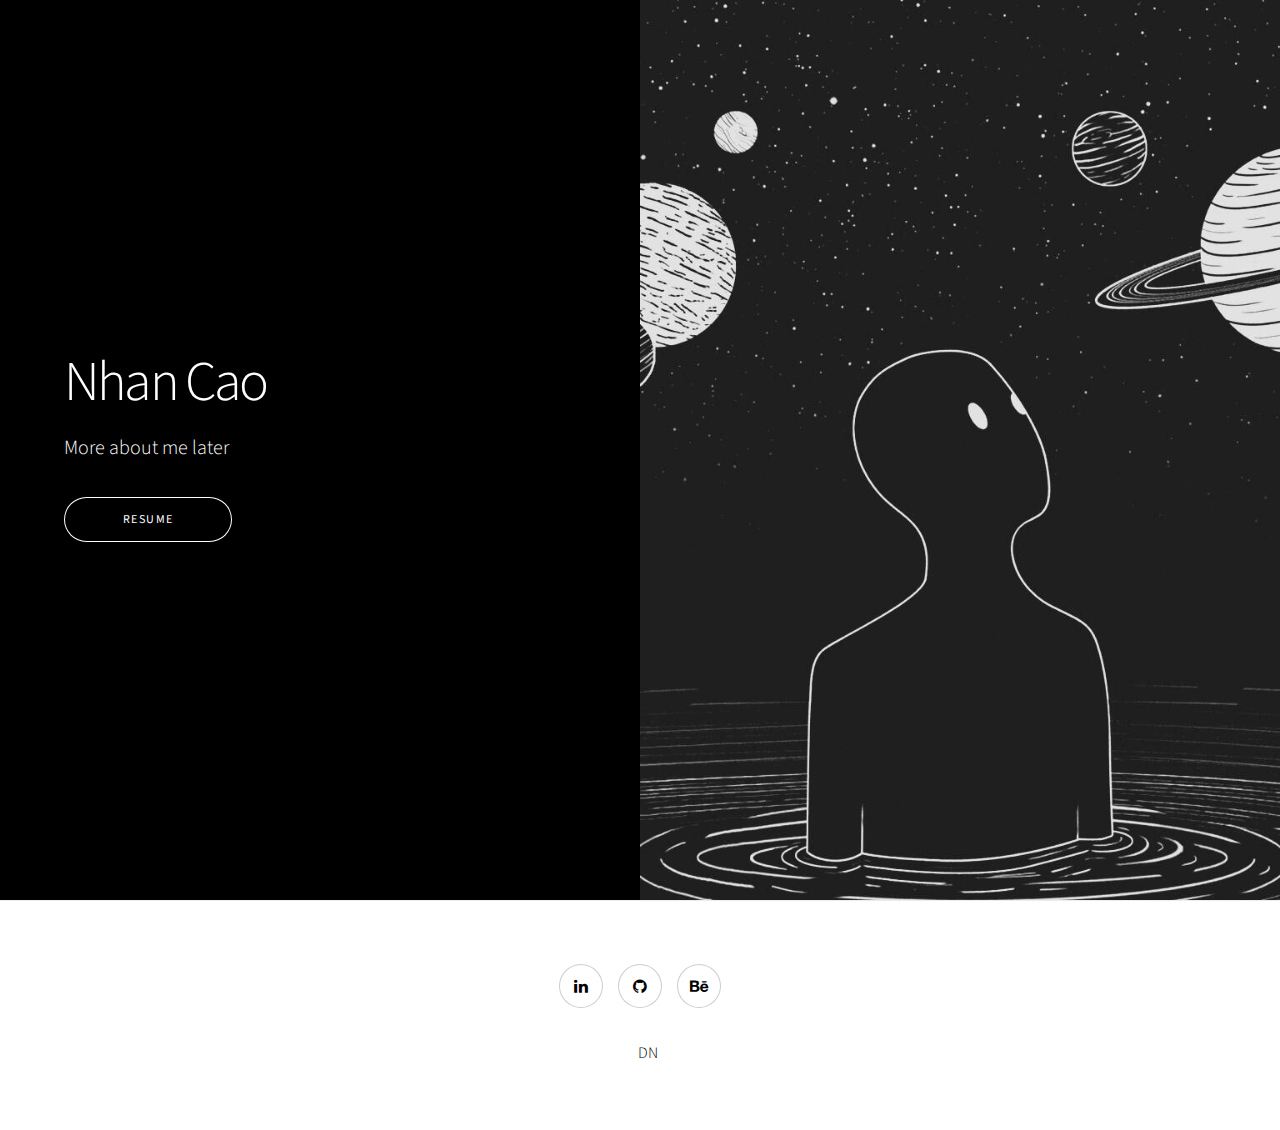
==== commit b139d926: "Added about me" ====
--- a/aboutme.html
+++ b/aboutme.html
@@ -1,70 +1,70 @@
 <!DOCTYPE HTML>
 <html>
-<head>
-    <title>Nhan Cao</title>
-    <meta charset="utf-8" />
-    <meta name="viewport" content="width=device-width, initial-scale=1, user-scalable=no" />
-    <link rel="stylesheet" href="assets2/css/main.css" />
-    <noscript><link rel="stylesheet" href="assets2 /css/noscript.css" /></noscript>
-</head>
-<body class="is-preload">
+    <head>
+        <title>About Me</title>
+        <meta charset="utf-8" />
+        <meta name="viewport" content="width=device-width, initial-scale=1, user-scalable=no" />
+        <link rel="stylesheet" href="assets2/css/main.css" />
+        <noscript><link rel="stylesheet" href="assets2/css/noscript.css" /></noscript>
+    </head>
+    <body class="is-preload">
 
-<!-- Wrapper -->
-<div id="wrapper" class="divided">
+    <!-- Wrapper -->
+    <div id="wrapper" class="divided">
 
-    <!-- One -->
-    <section class="banner style1 orient-left content-align-left image-position-right fullscreen onload-image-fade-in onload-content-fade-right">
-        <div class="content">
-            <h1><a href="index.html">Nhan Cao</a></h1>
-            <p class="major">More about me later</p>
-            <ul class="actions stacked">
-                <li><a href="#first" class="button big wide smooth-scroll-middle">Resume</a></li>
-            </ul>
-        </div>
-        <div class="image">
-            <img src="images/banner.jpg" alt="" />
-        </div>
-    </section>
+        <!-- One -->
+        <section class="banner style1 invert orient-left content-align-left image-position-center fullscreen onload-image-fade-in onload-content-fade-right">
+            <div class="content">
+                <h1><a href="index.html">Nhan Cao</a></h1>
+                <p class="major">More about me later</p>
+                <ul class="actions stacked">
+                    <li><a href="Nhan_Cao_Resume_2019.pdf" class="button big wide smooth-scroll-middle">Resume</a></li>
+                </ul>
+            </div>
+            <div class="image">
+                <img src="images/pcbgspace.jpg" alt="" />
+            </div>
+        </section>
 
-    <!-- Two -->
-    <!--
-    <section class="spotlight style1 orient-right content-align-left image-position-center onscroll-image-fade-in" id="first">
-        <div class="content">
-            <h2>Magna etiam feugiat</h2>
-            <p>Lorem ipsum dolor sit amet, consectetur adipiscing elit. Morbi id ante sed ex pharetra lacinia sit amet vel massa. Donec facilisis laoreet nulla eu bibendum. Donec ut ex risus. Fusce lorem lectus, pharetra pretium massa et, hendrerit vestibulum odio lorem ipsum dolor sit amet.</p>
-            <ul class="actions stacked">
-                <li><a href="#" class="button">Learn More</a></li>
-            </ul>
-        </div>
-        <div class="image">
-            <img src="images/spotlight01.jpg" alt="" />
-        </div>
-    </section>
-    -->
+        <!-- Two -->
+        <!--
+        <section class="spotlight style1 orient-right content-align-left image-position-center onscroll-image-fade-in" id="first">
+            <div class="content">
+                <h2>Magna etiam feugiat</h2>
+                <p>Lorem ipsum dolor sit amet, consectetur adipiscing elit. Morbi id ante sed ex pharetra lacinia sit amet vel massa. Donec facilisis laoreet nulla eu bibendum. Donec ut ex risus. Fusce lorem lectus, pharetra pretium massa et, hendrerit vestibulum odio lorem ipsum dolor sit amet.</p>
+                <ul class="actions stacked">
+                    <li><a href="#" class="button">Learn More</a></li>
+                </ul>
+            </div>
+            <div class="image">
+                <img src="images/spotlight01.jpg" alt="" />
+            </div>
+        </section>
+        -->
 
 
-    <!-- Footer -->
-    <footer class="wrapper style1 align-center">
-        <div class="inner">
-            <ul class="icons">
-                <li><a href="https://www.linkedin.com/in/nhan-cao/" class="icon style2 fa-linkedin"><span class="label">LinkedIn</span></a></li>
-                <li><a href="https://github.com/duynhan39" class="icon style2 fa-github"><span class="label">GitHub</span></a></li>
-                <li><a href="https://www.behance.net/duynhan39" class="icon style2 fa-behance"><span class="label">Behance</span></a></li>
-            </ul>
-            <ul>DN</ul>
-        </div>
-    </footer>
+        <!-- Footer -->
+        <footer class="wrapper style1 align-center">
+            <div class="inner">
+                <ul class="icons">
+                    <li><a href="https://www.linkedin.com/in/nhan-cao/" class="icon style2 fa-linkedin"><span class="label">LinkedIn</span></a></li>
+                    <li><a href="https://github.com/duynhan39" class="icon style2 fa-github"><span class="label">GitHub</span></a></li>
+                    <li><a href="https://www.behance.net/duynhan39" class="icon style2 fa-behance"><span class="label">Behance</span></a></li>
+                </ul>
+                <ul>DN</ul>
+            </div>
+        </footer>
 
-</div>
+    </div>
 
-<!-- Scripts -->
-<script src="assets2/js/jquery.min.js"></script>
-<script src="assets2/js/jquery.scrollex.min.js"></script>
-<script src="assets2/js/jquery.scrolly.min.js"></script>
-<script src="assets2/js/browser.min.js"></script>
-<script src="assets2/js/breakpoints.min.js"></script>
-<script src="assets2/js/util.js"></script>
-<script src="assets2/js/main.js"></script>
+    <!-- Scripts -->
+    <script src="assets2/js/jquery.min.js"></script>
+    <script src="assets2/js/jquery.scrollex.min.js"></script>
+    <script src="assets2/js/jquery.scrolly.min.js"></script>
+    <script src="assets2/js/browser.min.js"></script>
+    <script src="assets2/js/breakpoints.min.js"></script>
+    <script src="assets2/js/util.js"></script>
+    <script src="assets2/js/main.js"></script>
 
-</body>
+    </body>
 </html>--- a/assets2/css/noscript.css
+++ b/assets2/css/noscript.css
@@ -0,0 +1,387 @@
+/*
+	Story by HTML5 UP
+	html5up.net | @ajlkn
+	Free for personal and commercial use under the CCA 3.0 license (html5up.net/license)
+*/
+
+/* Banner (transitions) */
+
+	.banner.onload-content-fade-up .content {
+		-moz-transition: none;
+		-webkit-transition: none;
+		-ms-transition: none;
+		transition: none;
+	}
+
+	body.is-preload .banner.onload-content-fade-up .content {
+		-moz-transform: none;
+		-webkit-transform: none;
+		-ms-transform: none;
+		transform: none;
+		opacity: 1;
+	}
+
+	.banner.onload-content-fade-down .content {
+		-moz-transition: none;
+		-webkit-transition: none;
+		-ms-transition: none;
+		transition: none;
+	}
+
+	body.is-preload .banner.onload-content-fade-down .content {
+		-moz-transform: none;
+		-webkit-transform: none;
+		-ms-transform: none;
+		transform: none;
+		opacity: 1;
+	}
+
+	.banner.onload-content-fade-left .content {
+		-moz-transition: none;
+		-webkit-transition: none;
+		-ms-transition: none;
+		transition: none;
+	}
+
+	body.is-preload .banner.onload-content-fade-left .content {
+		-moz-transform: none;
+		-webkit-transform: none;
+		-ms-transform: none;
+		transform: none;
+		opacity: 1;
+	}
+
+	.banner.onload-content-fade-right .content {
+		-moz-transition: none;
+		-webkit-transition: none;
+		-ms-transition: none;
+		transition: none;
+	}
+
+	body.is-preload .banner.onload-content-fade-right .content {
+		-moz-transform: none;
+		-webkit-transform: none;
+		-ms-transform: none;
+		transform: none;
+		opacity: 1;
+	}
+
+	.banner.onload-content-fade-in .content {
+		-moz-transition: none;
+		-webkit-transition: none;
+		-ms-transition: none;
+		transition: none;
+	}
+
+	body.is-preload .banner.onload-content-fade-in .content {
+		-moz-transform: none;
+		-webkit-transform: none;
+		-ms-transform: none;
+		transform: none;
+		opacity: 1;
+	}
+
+	.banner.onload-image-fade-up .image {
+		-moz-transition: none;
+		-webkit-transition: none;
+		-ms-transition: none;
+		transition: none;
+	}
+
+		.banner.onload-image-fade-up .image img {
+			-moz-transition: none;
+			-webkit-transition: none;
+			-ms-transition: none;
+			transition: none;
+		}
+
+	body.is-preload .banner.onload-image-fade-up .image {
+		-moz-transform: none;
+		-webkit-transform: none;
+		-ms-transform: none;
+		transform: none;
+		opacity: 1;
+	}
+
+		body.is-preload .banner.onload-image-fade-up .image img {
+			opacity: 1;
+		}
+
+	.banner.onload-image-fade-down .image {
+		-moz-transition: none;
+		-webkit-transition: none;
+		-ms-transition: none;
+		transition: none;
+	}
+
+		.banner.onload-image-fade-down .image img {
+			-moz-transition: none;
+			-webkit-transition: none;
+			-ms-transition: none;
+			transition: none;
+		}
+
+	body.is-preload .banner.onload-image-fade-down .image {
+		-moz-transform: none;
+		-webkit-transform: none;
+		-ms-transform: none;
+		transform: none;
+		opacity: 1;
+	}
+
+		body.is-preload .banner.onload-image-fade-down .image img {
+			opacity: 1;
+		}
+
+	.banner.onload-image-fade-left .image {
+		-moz-transition: none;
+		-webkit-transition: none;
+		-ms-transition: none;
+		transition: none;
+	}
+
+		.banner.onload-image-fade-left .image img {
+			-moz-transition: none;
+			-webkit-transition: none;
+			-ms-transition: none;
+			transition: none;
+		}
+
+	body.is-preload .banner.onload-image-fade-left .image {
+		-moz-transform: none;
+		-webkit-transform: none;
+		-ms-transform: none;
+		transform: none;
+		opacity: 1;
+	}
+
+		body.is-preload .banner.onload-image-fade-left .image img {
+			opacity: 1;
+		}
+
+	.banner.onload-image-fade-right .image {
+		-moz-transition: none;
+		-webkit-transition: none;
+		-ms-transition: none;
+		transition: none;
+	}
+
+		.banner.onload-image-fade-right .image img {
+			-moz-transition: none;
+			-webkit-transition: none;
+			-ms-transition: none;
+			transition: none;
+		}
+
+	body.is-preload .banner.onload-image-fade-right .image {
+		-moz-transform: none;
+		-webkit-transform: none;
+		-ms-transform: none;
+		transform: none;
+		opacity: 1;
+	}
+
+		body.is-preload .banner.onload-image-fade-right .image img {
+			opacity: 1;
+		}
+
+	.banner.onload-image-fade-in .image img {
+		-moz-transition: none;
+		-webkit-transition: none;
+		-ms-transition: none;
+		transition: none;
+	}
+
+	body.is-preload .banner.onload-image-fade-in .image img {
+		opacity: 1;
+	}
+
+	.banner.onscroll-content-fade-up .content {
+		-moz-transition: none;
+		-webkit-transition: none;
+		-ms-transition: none;
+		transition: none;
+	}
+
+	.banner.onscroll-content-fade-up.is-inactive .content {
+		-moz-transform: none;
+		-webkit-transform: none;
+		-ms-transform: none;
+		transform: none;
+		opacity: 1;
+	}
+
+	.banner.onscroll-content-fade-down .content {
+		-moz-transition: none;
+		-webkit-transition: none;
+		-ms-transition: none;
+		transition: none;
+	}
+
+	.banner.onscroll-content-fade-down.is-inactive .content {
+		-moz-transform: none;
+		-webkit-transform: none;
+		-ms-transform: none;
+		transform: none;
+		opacity: 1;
+	}
+
+	.banner.onscroll-content-fade-left .content {
+		-moz-transition: none;
+		-webkit-transition: none;
+		-ms-transition: none;
+		transition: none;
+	}
+
+	.banner.onscroll-content-fade-left.is-inactive .content {
+		-moz-transform: none;
+		-webkit-transform: none;
+		-ms-transform: none;
+		transform: none;
+		opacity: 1;
+	}
+
+	.banner.onscroll-content-fade-right .content {
+		-moz-transition: none;
+		-webkit-transition: none;
+		-ms-transition: none;
+		transition: none;
+	}
+
+	.banner.onscroll-content-fade-right.is-inactive .content {
+		-moz-transform: none;
+		-webkit-transform: none;
+		-ms-transform: none;
+		transform: none;
+		opacity: 1;
+	}
+
+	.banner.onscroll-content-fade-in .content {
+		-moz-transition: none;
+		-webkit-transition: none;
+		-ms-transition: none;
+		transition: none;
+	}
+
+	.banner.onscroll-content-fade-in.is-inactive .content {
+		-moz-transform: none;
+		-webkit-transform: none;
+		-ms-transform: none;
+		transform: none;
+		opacity: 1;
+	}
+
+	.banner.onscroll-image-fade-up .image {
+		-moz-transition: none;
+		-webkit-transition: none;
+		-ms-transition: none;
+		transition: none;
+	}
+
+		.banner.onscroll-image-fade-up .image img {
+			-moz-transition: none;
+			-webkit-transition: none;
+			-ms-transition: none;
+			transition: none;
+		}
+
+	.banner.onscroll-image-fade-up.is-inactive .image {
+		-moz-transform: none;
+		-webkit-transform: none;
+		-ms-transform: none;
+		transform: none;
+		opacity: 1;
+	}
+
+		.banner.onscroll-image-fade-up.is-inactive .image img {
+			opacity: 1;
+		}
+
+	.banner.onscroll-image-fade-down .image {
+		-moz-transition: none;
+		-webkit-transition: none;
+		-ms-transition: none;
+		transition: none;
+	}
+
+		.banner.onscroll-image-fade-down .image img {
+			-moz-transition: none;
+			-webkit-transition: none;
+			-ms-transition: none;
+			transition: none;
+		}
+
+	.banner.onscroll-image-fade-down.is-inactive .image {
+		-moz-transform: none;
+		-webkit-transform: none;
+		-ms-transform: none;
+		transform: none;
+		opacity: 1;
+	}
+
+		.banner.onscroll-image-fade-down.is-inactive .image img {
+			opacity: 1;
+		}
+
+	.banner.onscroll-image-fade-left .image {
+		-moz-transition: none;
+		-webkit-transition: none;
+		-ms-transition: none;
+		transition: none;
+	}
+
+		.banner.onscroll-image-fade-left .image img {
+			-moz-transition: none;
+			-webkit-transition: none;
+			-ms-transition: none;
+			transition: none;
+		}
+
+	.banner.onscroll-image-fade-left.is-inactive .image {
+		-moz-transform: none;
+		-webkit-transform: none;
+		-ms-transform: none;
+		transform: none;
+		opacity: 1;
+	}
+
+		.banner.onscroll-image-fade-left.is-inactive .image img {
+			opacity: 1;
+		}
+
+	.banner.onscroll-image-fade-right .image {
+		-moz-transition: none;
+		-webkit-transition: none;
+		-ms-transition: none;
+		transition: none;
+	}
+
+		.banner.onscroll-image-fade-right .image img {
+			-moz-transition: none;
+			-webkit-transition: none;
+			-ms-transition: none;
+			transition: none;
+		}
+
+	.banner.onscroll-image-fade-right.is-inactive .image {
+		-moz-transform: none;
+		-webkit-transform: none;
+		-ms-transform: none;
+		transform: none;
+		opacity: 1;
+	}
+
+		.banner.onscroll-image-fade-right.is-inactive .image img {
+			opacity: 1;
+		}
+
+	.banner.onscroll-image-fade-in .image img {
+		-moz-transition: none;
+		-webkit-transition: none;
+		-ms-transition: none;
+		transition: none;
+	}
+
+	.banner.onscroll-image-fade-in.is-inactive .image img {
+		opacity: 1;
+	}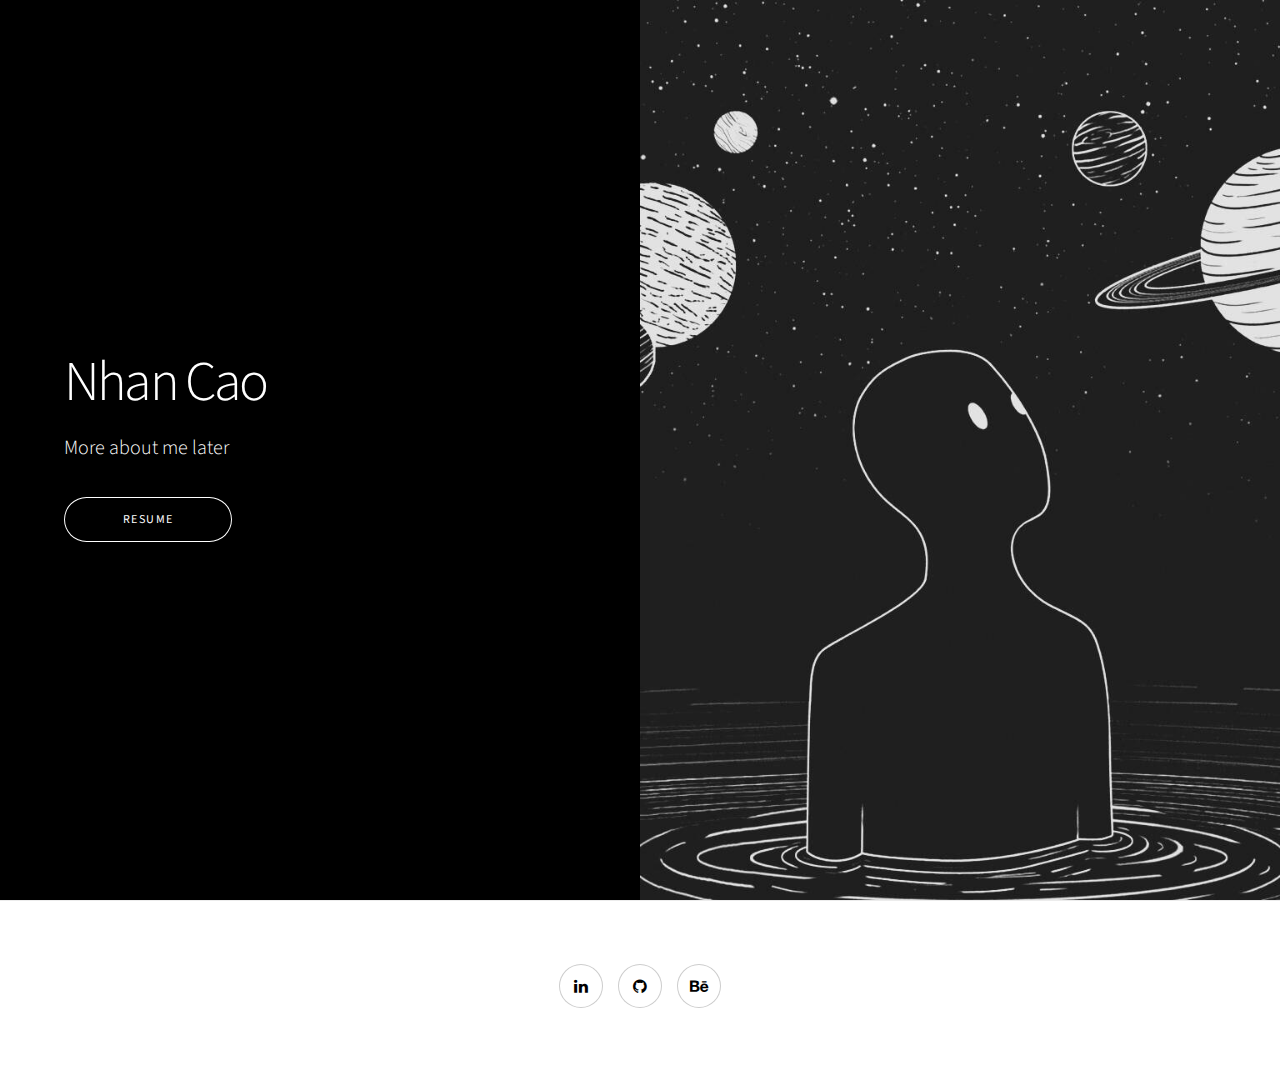
==== commit 444847cd: "Editted wks" ====
--- a/aboutme.html
+++ b/aboutme.html
@@ -51,7 +51,7 @@
                     <li><a href="https://github.com/duynhan39" class="icon style2 fa-github"><span class="label">GitHub</span></a></li>
                     <li><a href="https://www.behance.net/duynhan39" class="icon style2 fa-behance"><span class="label">Behance</span></a></li>
                 </ul>
-                <ul>DN</ul>
+                <ul></ul>
             </div>
         </footer>
 
